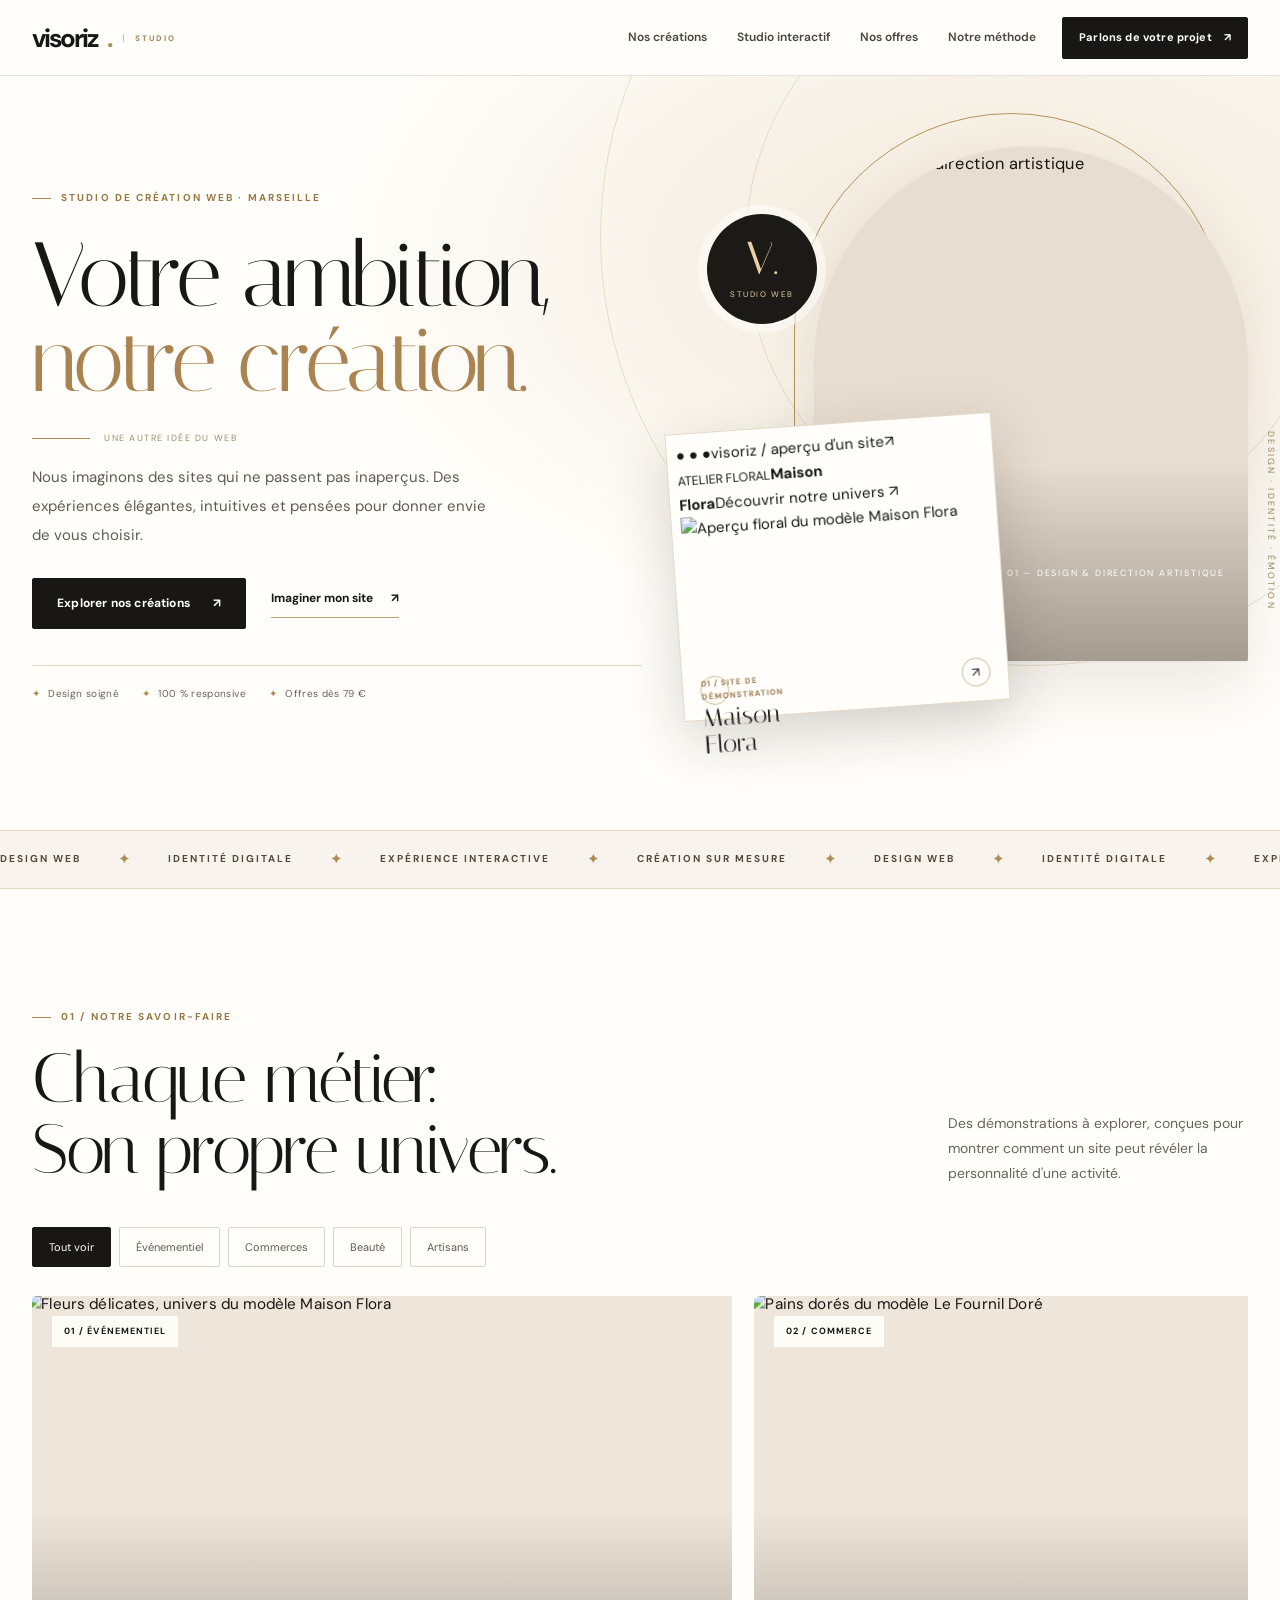
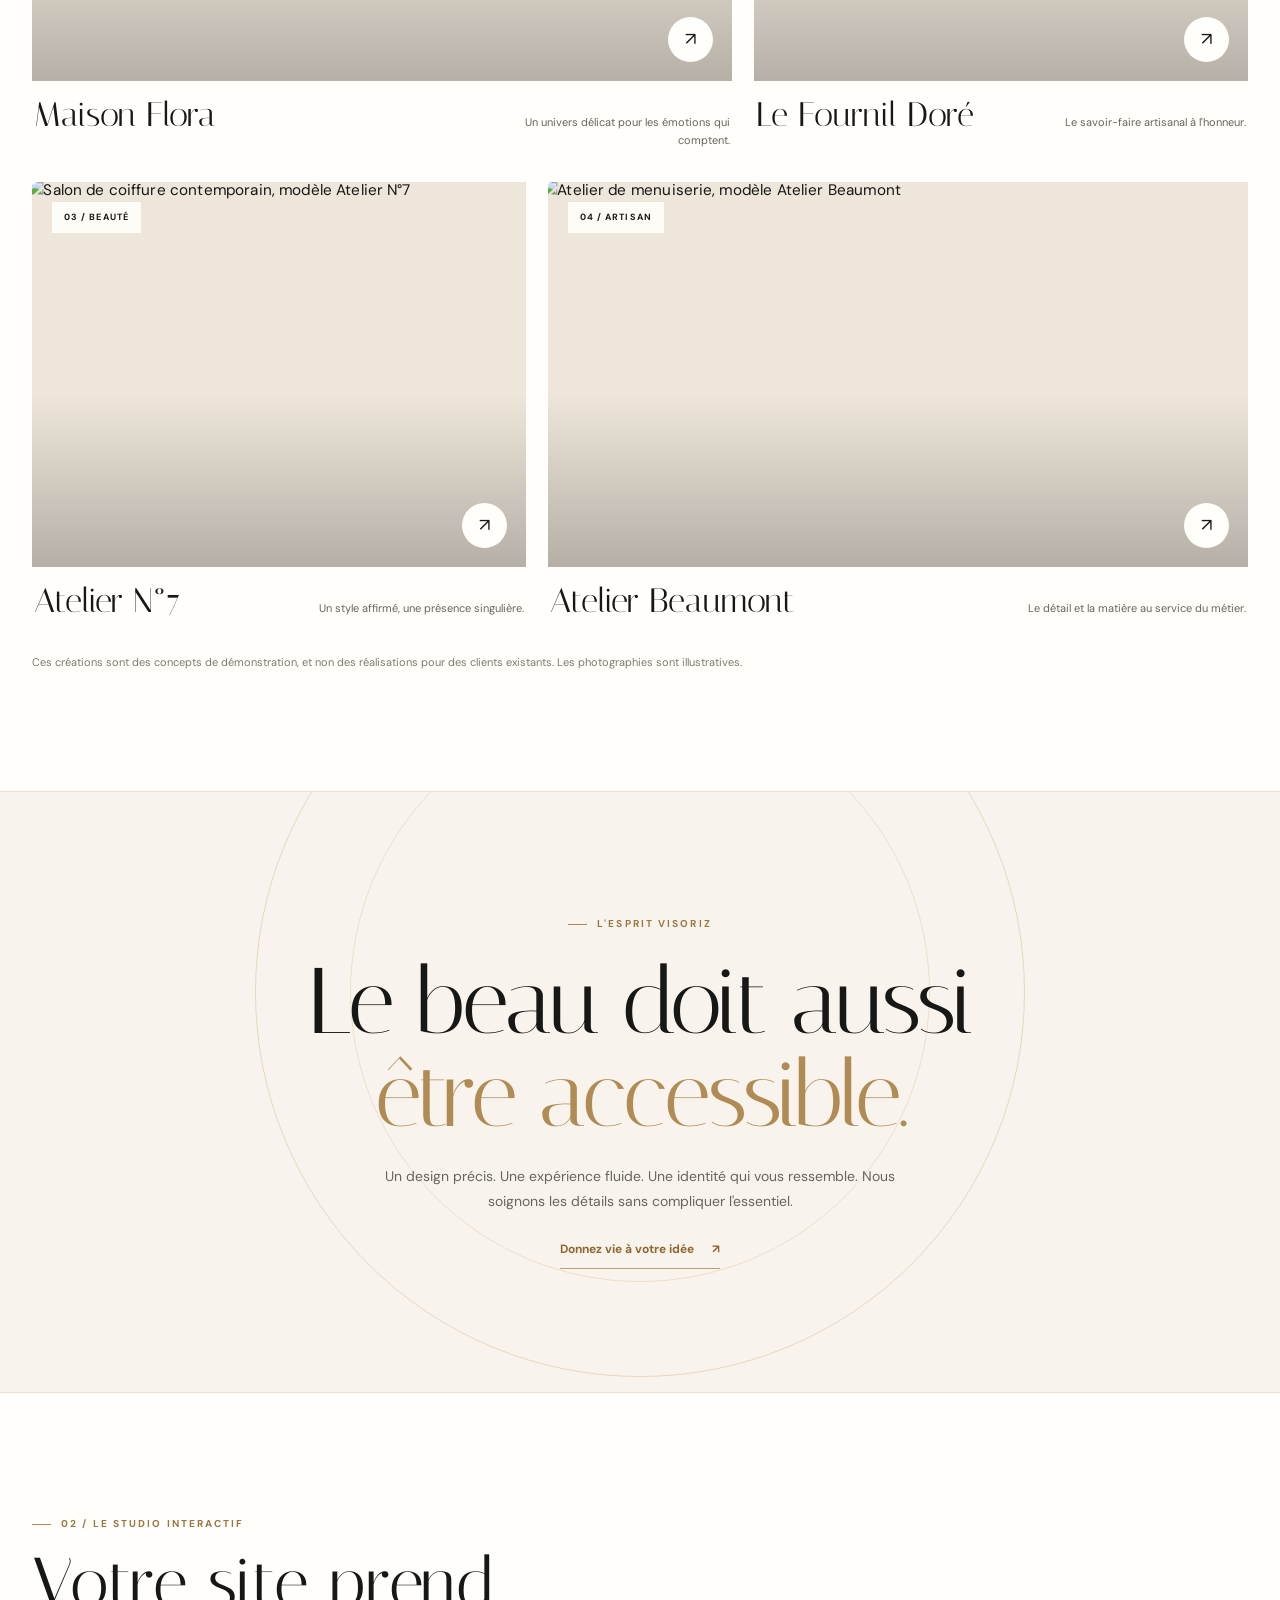
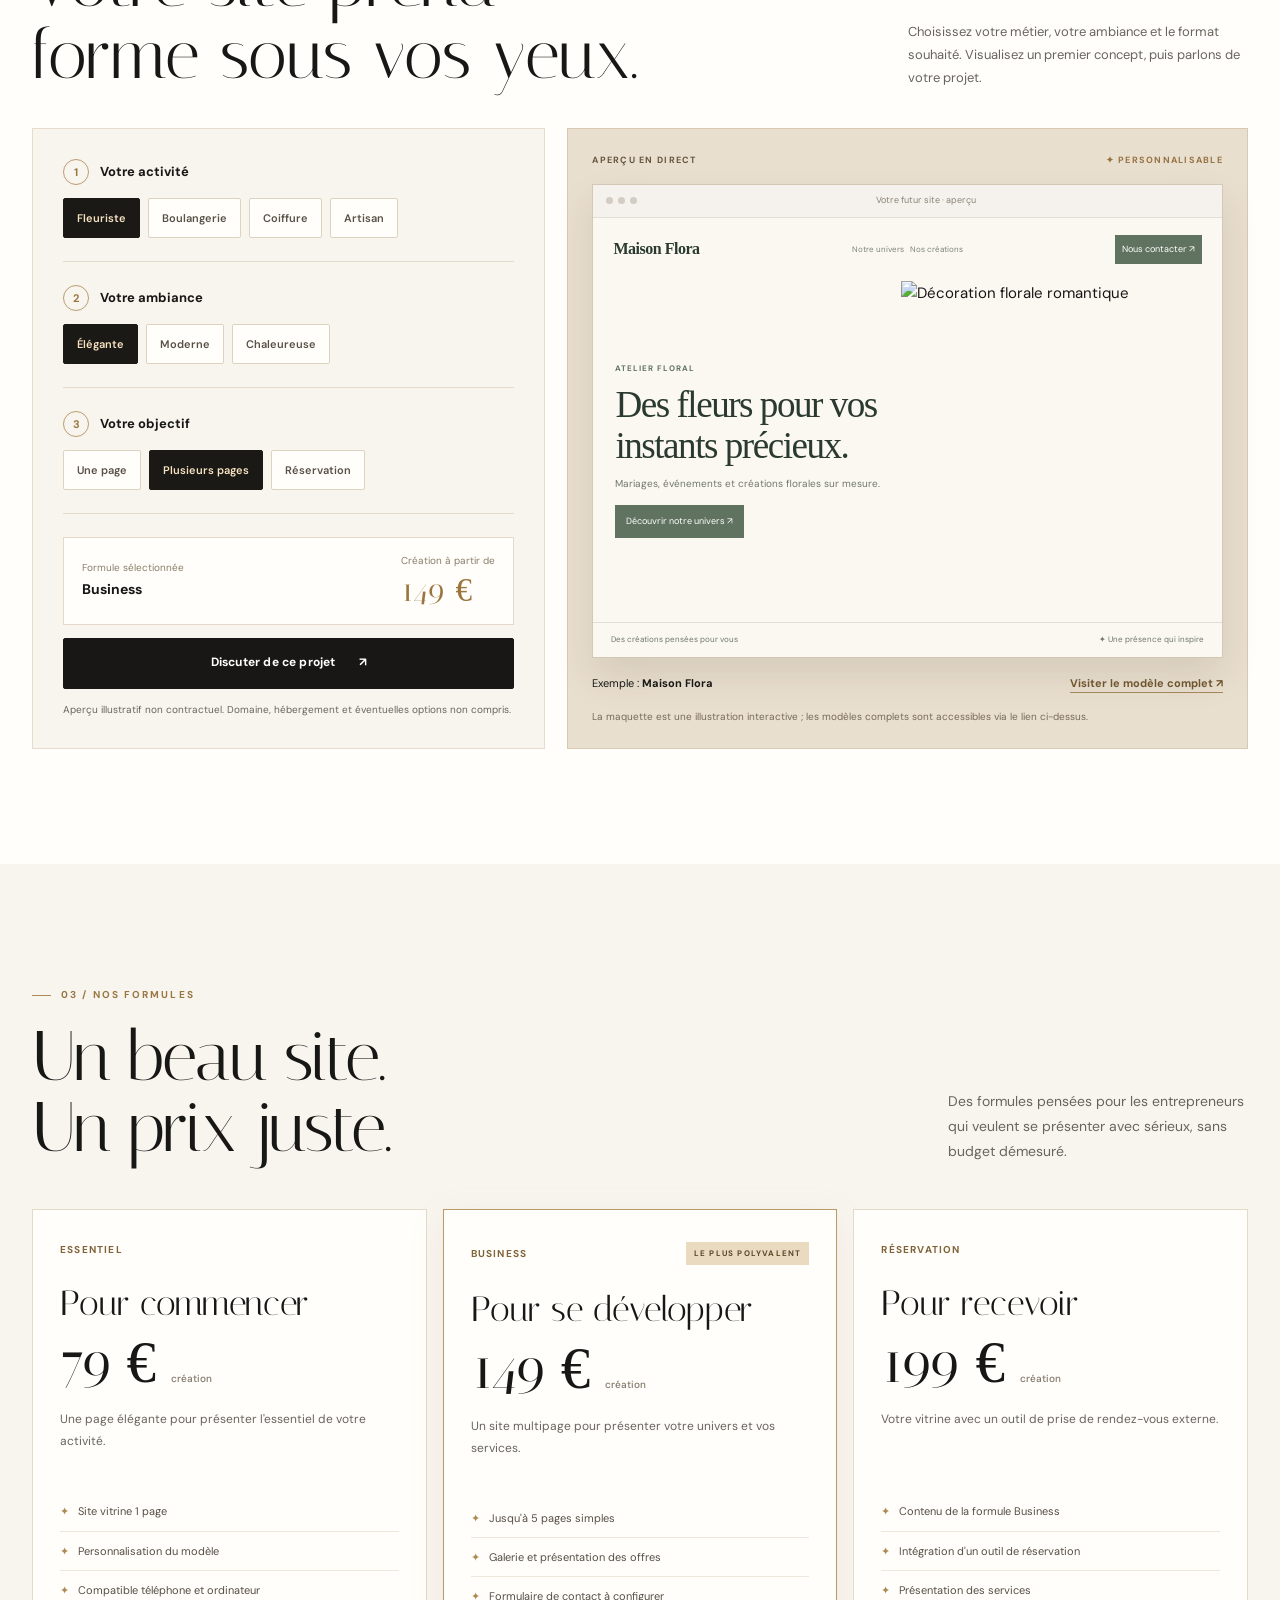
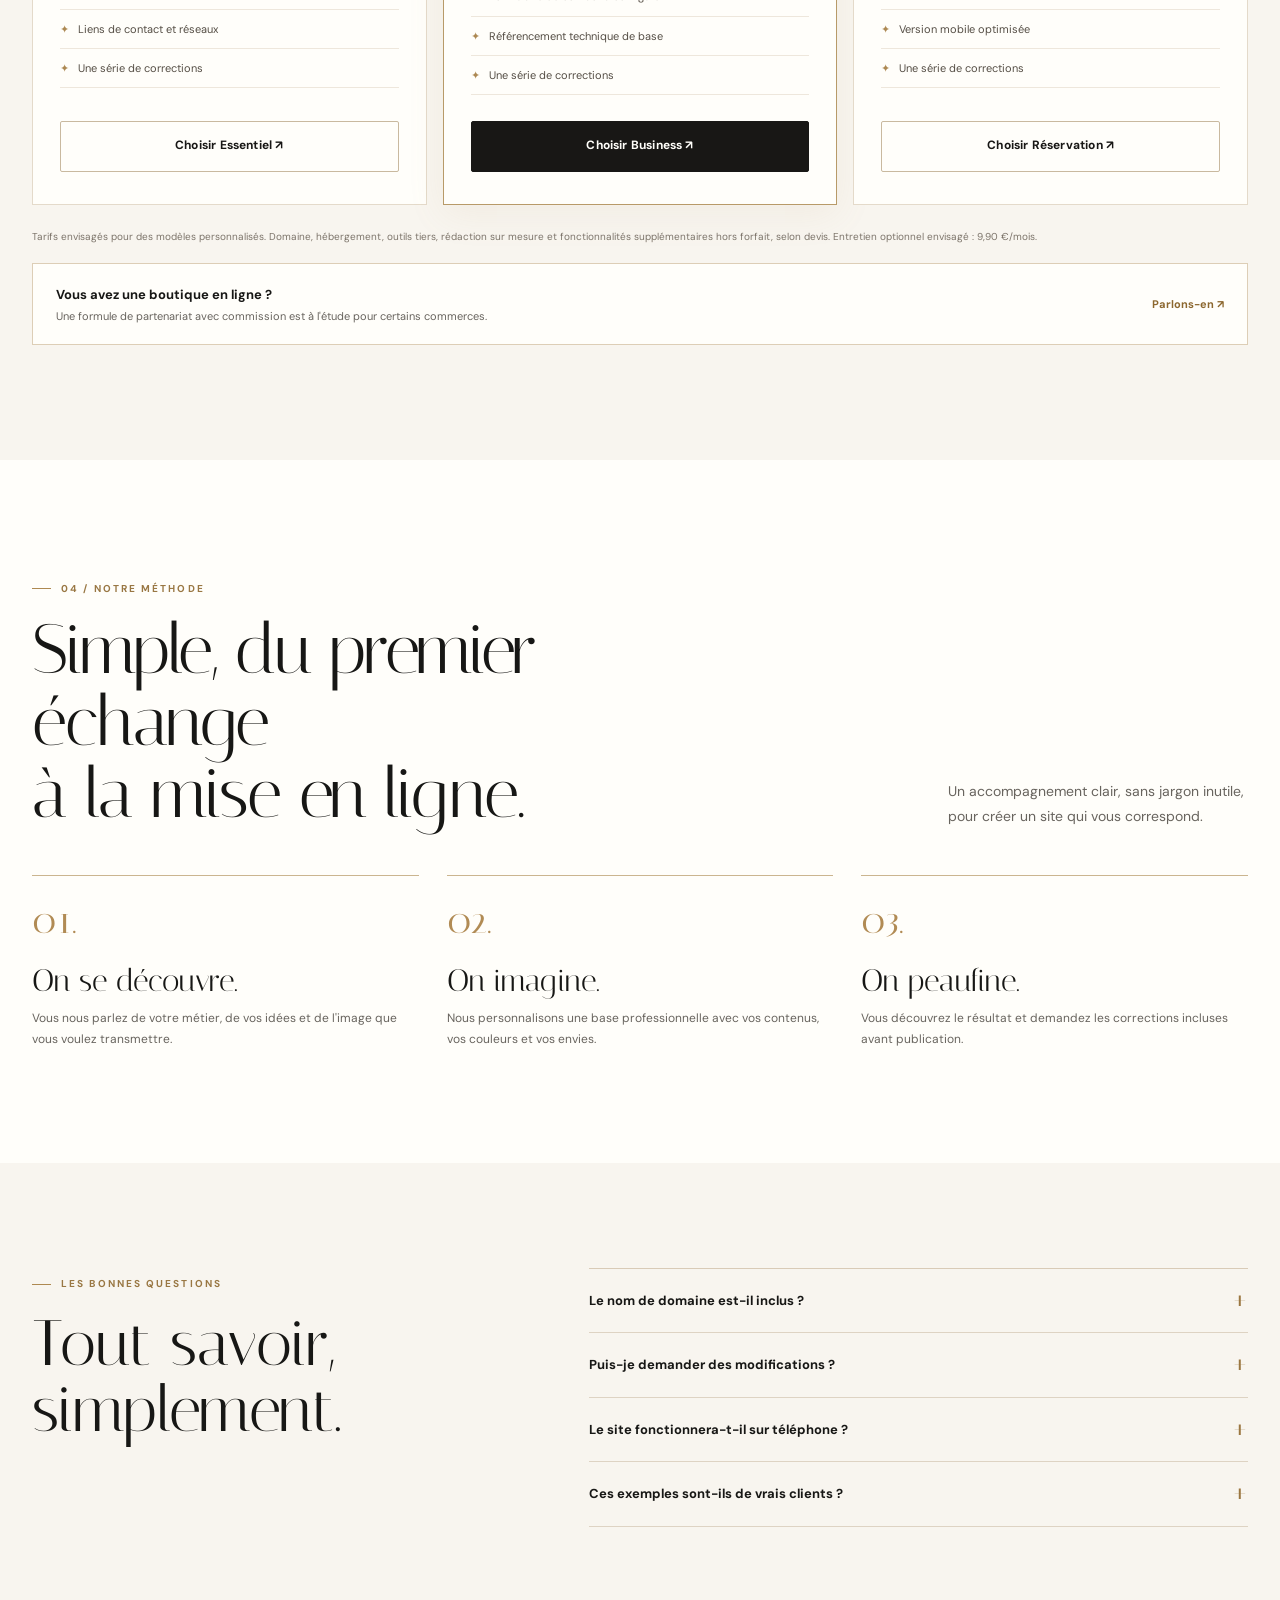
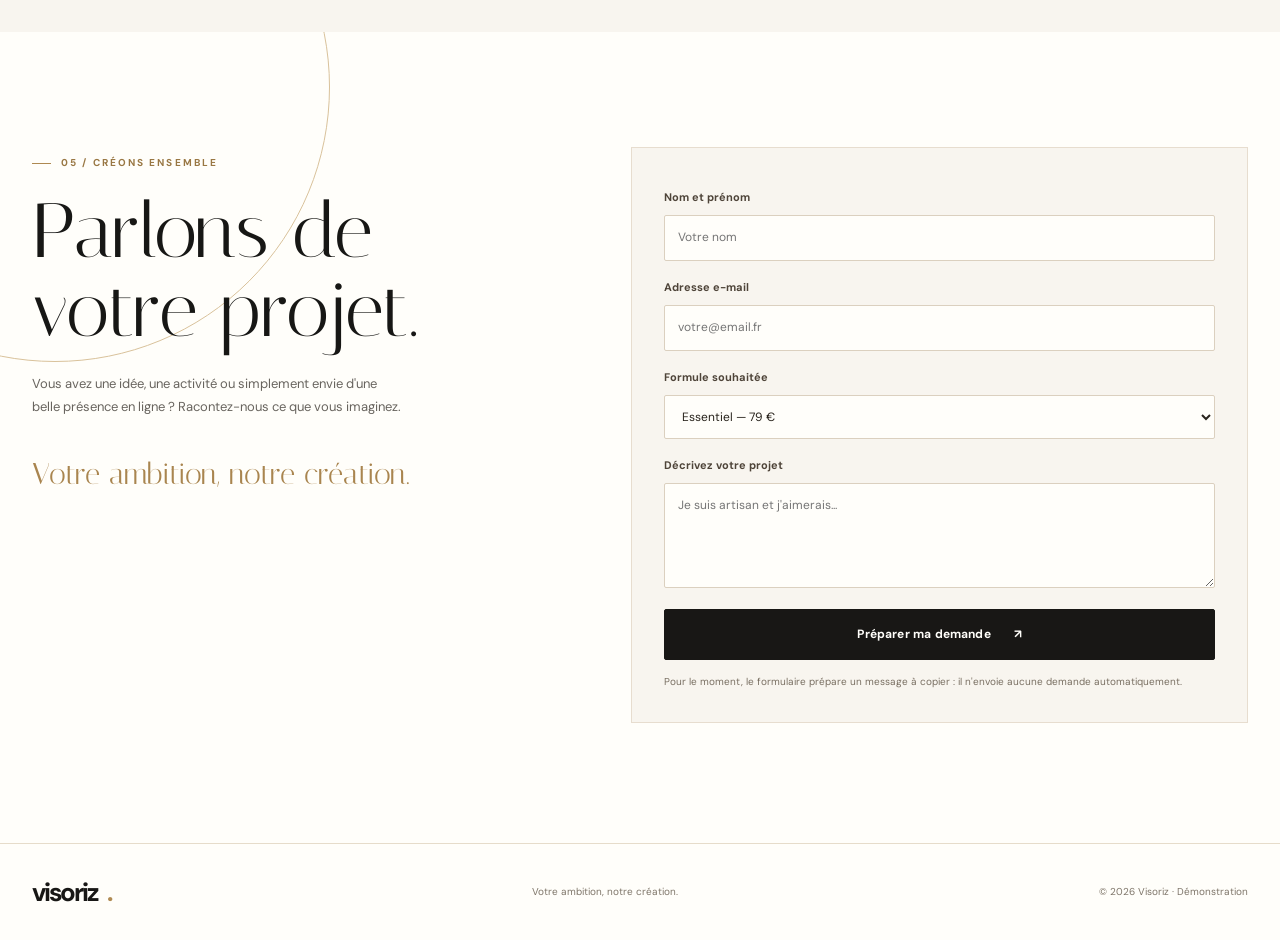
==== index.html @ ea5e7c1d "Visoriz: remplacer visuels incohérents par une maquette de site et une photo architecturale" ====
<!doctype html>
<html lang="fr">
<head>
<meta charset="utf-8">
<meta name="viewport" content="width=device-width,initial-scale=1">
<meta name="theme-color" content="#fffefa">
<meta name="color-scheme" content="light">
<meta name="supported-color-schemes" content="light">
<meta name="description" content="Visoriz, studio de création web. Des sites élégants et accessibles pour les artisans, commerçants et indépendants. Découvrez nos modèles et nos formules dès 79 €.">
<title>Visoriz — Studio de création web | Votre ambition, notre création.</title>
<link rel="preconnect" href="https://fonts.googleapis.com">
<link rel="preconnect" href="https://fonts.gstatic.com" crossorigin>
<link rel="preconnect" href="https://images.unsplash.com">
<link rel="stylesheet" href="assets/editorial.css">
</head>
<body>
<a class="skip" href="#contenu">Aller au contenu</a>
<header class="header">
<nav class="container header-inner" aria-label="Navigation principale">
<a class="brand" href="./" aria-label="Visoriz, accueil">visoriz<span class="brand-dot">.</span><span class="brand-sub">STUDIO</span></a>
<div class="desktop-nav"><a href="#realisations">Nos créations</a><a href="#studio">Studio interactif</a><a href="#tarifs">Nos offres</a><a href="#comment">Notre méthode</a></div>
<a class="btn small" href="#contact">Parlons de votre projet <span aria-hidden="true">↗</span></a>
<button class="burger" id="burger" aria-label="Ouvrir le menu" aria-controls="mobile-nav" aria-expanded="false" type="button">☰</button>
<div class="mobile-nav" id="mobile-nav"><a href="#realisations">Nos créations</a><a href="#studio">Studio interactif</a><a href="#tarifs">Nos offres</a><a href="#comment">Notre méthode</a><a href="#faq">Questions fréquentes</a><a class="btn" href="#contact">Parlons de votre projet ↗</a></div>
</nav>
</header>
<main id="contenu">
<section class="hero" aria-labelledby="hero-title">
<div class="container hero-grid">
<div class="hero-copy">
<span class="eyebrow">STUDIO DE CRÉATION WEB · MARSEILLE</span>
<h1 id="hero-title">Votre ambition,<em>notre création.</em></h1>
<div class="hero-line"><span>UNE AUTRE IDÉE DU WEB</span></div>
<p class="hero-lead">Nous imaginons des sites qui ne passent pas inaperçus. Des expériences élégantes, intuitives et pensées pour donner envie de vous choisir.</p>
<div class="hero-actions"><a class="btn" href="#realisations">Explorer nos créations <span aria-hidden="true">↗</span></a><a class="text-link" href="#studio">Imaginer mon site <span aria-hidden="true">↗</span></a></div>
<div class="hero-facts"><span>Design soigné</span><span>100 % responsive</span><span>Offres dès 79 €</span></div>
</div>
<div class="hero-art" aria-label="Aperçu de nos univers visuels">
<div class="art-outline" aria-hidden="true"></div>
<div class="hero-arch" data-luxe-depth="0.035"><img src="https://images.unsplash.com/photo-1487958449943-2429e8be8625?w=1100&q=88" alt="Architecture contemporaine blanche aux formes épurées, symbole de notre direction artistique" fetchpriority="high"><span class="art-caption">01 — DESIGN & DIRECTION ARTISTIQUE</span></div>
<a class="art-preview" href="demos/fleuriste.html" aria-label="Explorer le site de démonstration Maison Flora">
<div class="art-browser"><span class="art-browser-dots" aria-hidden="true">● ● ●</span><span>visoriz / aperçu d'un site</span><span aria-hidden="true">↗</span></div>
<div class="art-preview-scene"><div class="art-preview-scene-copy"><small>ATELIER FLORAL</small><strong>Maison<br>Flora</strong><span>Découvrir notre univers ↗</span></div><img src="https://images.unsplash.com/photo-1525310072745-f49212b5ac6d?w=700&q=85" alt="Aperçu floral du modèle Maison Flora"></div>
<div class="art-preview-body"><span><small>01 / SITE DE DÉMONSTRATION</small><strong>Maison Flora</strong></span><span aria-hidden="true">↗</span></div>
</a>
<div class="art-stamp" aria-hidden="true"><b>V.</b><small>STUDIO WEB</small></div>
<span class="art-side-label">DESIGN · IDENTITÉ · ÉMOTION</span>
</div>
</div>
</section>
<div class="marquee" aria-label="Design web, identité digitale, expérience interactive et création sur mesure"><div class="marquee-track" aria-hidden="true">
<span>DESIGN WEB</span><i>✦</i><span>IDENTITÉ DIGITALE</span><i>✦</i><span>EXPÉRIENCE INTERACTIVE</span><i>✦</i><span>CRÉATION SUR MESURE</span><i>✦</i>
<span>DESIGN WEB</span><i>✦</i><span>IDENTITÉ DIGITALE</span><i>✦</i><span>EXPÉRIENCE INTERACTIVE</span><i>✦</i><span>CRÉATION SUR MESURE</span><i>✦</i>
</div></div>
<section class="work" id="realisations" aria-labelledby="work-title"><div class="container">
<div class="section-heading"><div><span class="eyebrow">01 / NOTRE SAVOIR-FAIRE</span><h2 id="work-title">Chaque métier.<br>Son propre univers.</h2></div><p>Des démonstrations à explorer, conçues pour montrer comment un site peut révéler la personnalité d'une activité.</p></div>
<div class="filters" role="group" aria-label="Filtrer les modèles">
<button class="filter active" type="button" data-filter="all" aria-pressed="true">Tout voir</button>
<button class="filter" type="button" data-filter="fleuriste" aria-pressed="false">Événementiel</button>
<button class="filter" type="button" data-filter="boulangerie" aria-pressed="false">Commerces</button>
<button class="filter" type="button" data-filter="coiffure" aria-pressed="false">Beauté</button>
<button class="filter" type="button" data-filter="artisan" aria-pressed="false">Artisans</button>
</div>
<div class="projects">
<a class="project" data-category="fleuriste" href="demos/fleuriste.html"><div class="project-image"><img loading="lazy" src="https://images.unsplash.com/photo-1525310072745-f49212b5ac6d?w=1300&q=86" alt="Fleurs délicates, univers du modèle Maison Flora"><span class="project-tag">01 / Événementiel</span><span class="project-arrow" aria-hidden="true">↗</span></div><div class="project-text"><h3>Maison Flora</h3><p>Un univers délicat pour les émotions qui comptent.</p></div></a>
<a class="project" data-category="boulangerie" href="demos/boulangerie.html"><div class="project-image"><img loading="lazy" src="https://images.unsplash.com/photo-1509440159596-0249088772ff?w=1000&q=86" alt="Pains dorés du modèle Le Fournil Doré"><span class="project-tag">02 / Commerce</span><span class="project-arrow" aria-hidden="true">↗</span></div><div class="project-text"><h3>Le Fournil Doré</h3><p>Le savoir-faire artisanal à l'honneur.</p></div></a>
<a class="project" data-category="coiffure" href="demos/coiffure.html"><div class="project-image"><img loading="lazy" src="https://images.unsplash.com/photo-1503951914875-452162b0f3f1?w=1000&q=86" alt="Salon de coiffure contemporain, modèle Atelier N°7"><span class="project-tag">03 / Beauté</span><span class="project-arrow" aria-hidden="true">↗</span></div><div class="project-text"><h3>Atelier N°7</h3><p>Un style affirmé, une présence singulière.</p></div></a>
<a class="project" data-category="artisan" href="demos/artisan.html"><div class="project-image"><img loading="lazy" src="https://images.unsplash.com/photo-1530124566582-a618bc2615dc?w=1300&q=86" alt="Atelier de menuiserie, modèle Atelier Beaumont"><span class="project-tag">04 / Artisan</span><span class="project-arrow" aria-hidden="true">↗</span></div><div class="project-text"><h3>Atelier Beaumont</h3><p>Le détail et la matière au service du métier.</p></div></a>
</div><p class="work-note">Ces créations sont des concepts de démonstration, et non des réalisations pour des clients existants. Les photographies sont illustratives.</p>
</div></section>
<section class="signature" aria-labelledby="signature-title"><div class="container"><span class="eyebrow">L'ESPRIT VISORIZ</span><h2 id="signature-title">Le beau doit aussi<br><em>être accessible.</em></h2><p>Un design précis. Une expérience fluide. Une identité qui vous ressemble. Nous soignons les détails sans compliquer l'essentiel.</p><a href="#studio" class="text-link">Donnez vie à votre idée <span aria-hidden="true">↗</span></a></div></section>
<section class="vx-studio" id="studio" data-vx-studio aria-labelledby="vx-studio-title"><div class="container">
<div class="vx-studio-head"><div><span class="eyebrow">02 / LE STUDIO INTERACTIF</span><h2 id="vx-studio-title">Votre site prend<br>forme sous vos yeux.</h2></div><p>Choisissez votre métier, votre ambiance et le format souhaité. Visualisez un premier concept, puis parlons de votre projet.</p></div>
<div class="vx-studio-grid"><div class="vx-panel">
<div class="vx-group"><div class="vx-group-title"><span>1</span> Votre activité</div><div class="vx-options" role="group" aria-label="Votre activité">
<button class="vx-choice" type="button" data-vx-group="sector" data-vx-option="fleuriste" aria-pressed="true">Fleuriste</button><button class="vx-choice" type="button" data-vx-group="sector" data-vx-option="boulangerie" aria-pressed="false">Boulangerie</button><button class="vx-choice" type="button" data-vx-group="sector" data-vx-option="coiffure" aria-pressed="false">Coiffure</button><button class="vx-choice" type="button" data-vx-group="sector" data-vx-option="artisan" aria-pressed="false">Artisan</button></div></div>
<div class="vx-group"><div class="vx-group-title"><span>2</span> Votre ambiance</div><div class="vx-options" role="group" aria-label="Ambiance du site">
<button class="vx-choice" type="button" data-vx-group="theme" data-vx-option="refined" aria-pressed="true">Élégante</button><button class="vx-choice" type="button" data-vx-group="theme" data-vx-option="bold" aria-pressed="false">Moderne</button><button class="vx-choice" type="button" data-vx-group="theme" data-vx-option="warm" aria-pressed="false">Chaleureuse</button></div></div>
<div class="vx-group"><div class="vx-group-title"><span>3</span> Votre objectif</div><div class="vx-options" role="group" aria-label="Type de site">
<button class="vx-choice" type="button" data-vx-group="goal" data-vx-option="essentiel" aria-pressed="false">Une page</button><button class="vx-choice" type="button" data-vx-group="goal" data-vx-option="business" aria-pressed="true">Plusieurs pages</button><button class="vx-choice" type="button" data-vx-group="goal" data-vx-option="reservation" aria-pressed="false">Réservation</button></div></div>
<div class="vx-estimate" aria-live="polite"><div><small>Formule sélectionnée</small><strong id="vx-offer">Business</strong></div><div><small>Création à partir de</small><strong class="vx-price" id="vx-price">149 €</strong></div></div>
<button class="btn" id="vx-request" type="button">Discuter de ce projet <span aria-hidden="true">↗</span></button>
<p class="vx-panel-note">Aperçu illustratif non contractuel. Domaine, hébergement et éventuelles options non compris.</p>
</div>
<div class="vx-preview-wrap"><div class="vx-preview-top"><span>APERÇU EN DIRECT</span><b>✦ PERSONNALISABLE</b></div>
<div class="vx-browser" aria-label="Maquette interactive de votre futur site"><div class="vx-browser-bar"><i></i><i></i><i></i><span>Votre futur site · aperçu</span></div>
<div class="vx-site" id="vx-site"><div class="vx-site-nav"><strong id="vx-brand">Maison Flora</strong><span>Notre univers &nbsp; Nos créations</span><em>Nous contacter ↗</em></div>
<div class="vx-site-hero"><div class="vx-site-copy"><small id="vx-category">ATELIER FLORAL</small><h3 id="vx-title">Des fleurs pour vos instants précieux.</h3><p id="vx-description">Mariages, événements et créations florales sur mesure.</p><span class="vx-site-cta">Découvrir notre univers ↗</span></div><div class="vx-site-photo"><img id="vx-photo" src="https://images.unsplash.com/photo-1525310072745-f49212b5ac6d?w=1000&q=85" alt="Décoration florale romantique" data-sector="fleuriste" loading="lazy"></div></div>
<div class="vx-site-footer"><span>Des créations pensées pour vous</span><span>✦ Une présence qui inspire</span></div></div></div>
<div class="vx-preview-actions"><span>Exemple : <strong id="vx-preview-sector">Maison Flora</strong></span><a id="vx-demo" href="demos/fleuriste.html">Visiter le modèle complet ↗</a></div><span class="vx-preview-disclaimer">La maquette est une illustration interactive ; les modèles complets sont accessibles via le lien ci-dessus.</span></div>
</div></div></section>
<section id="tarifs" class="pricing" aria-labelledby="tarifs-title"><div class="container">
<div class="section-heading"><div><span class="eyebrow">03 / NOS FORMULES</span><h2 id="tarifs-title">Un beau site.<br>Un prix juste.</h2></div><p>Des formules pensées pour les entrepreneurs qui veulent se présenter avec sérieux, sans budget démesuré.</p></div>
<div class="plans">
<article class="plan"><div class="plan-top"><span>Essentiel</span></div><h3>Pour commencer</h3><div class="price">79 € <small>création</small></div><p>Une page élégante pour présenter l'essentiel de votre activité.</p><ul><li>Site vitrine 1 page</li><li>Personnalisation du modèle</li><li>Compatible téléphone et ordinateur</li><li>Liens de contact et réseaux</li><li>Une série de corrections</li></ul><a class="btn ghost" href="#contact" data-offer="Essentiel — 79 €">Choisir Essentiel ↗</a></article>
<article class="plan popular"><div class="plan-top"><span>Business</span><span class="pill">Le plus polyvalent</span></div><h3>Pour se développer</h3><div class="price">149 € <small>création</small></div><p>Un site multipage pour présenter votre univers et vos services.</p><ul><li>Jusqu'à 5 pages simples</li><li>Galerie et présentation des offres</li><li>Formulaire de contact à configurer</li><li>Référencement technique de base</li><li>Une série de corrections</li></ul><a class="btn" href="#contact" data-offer="Business — 149 €">Choisir Business ↗</a></article>
<article class="plan"><div class="plan-top"><span>Réservation</span></div><h3>Pour recevoir</h3><div class="price">199 € <small>création</small></div><p>Votre vitrine avec un outil de prise de rendez-vous externe.</p><ul><li>Contenu de la formule Business</li><li>Intégration d'un outil de réservation</li><li>Présentation des services</li><li>Version mobile optimisée</li><li>Une série de corrections</li></ul><a class="btn ghost" href="#contact" data-offer="Réservation — 199 €">Choisir Réservation ↗</a></article>
</div>
<p class="disclaimer">Tarifs envisagés pour des modèles personnalisés. Domaine, hébergement, outils tiers, rédaction sur mesure et fonctionnalités supplémentaires hors forfait, selon devis. Entretien optionnel envisagé : 9,90 €/mois.</p>
<div class="partner-mini"><div><strong>Vous avez une boutique en ligne ?</strong><p>Une formule de partenariat avec commission est à l'étude pour certains commerces.</p></div><a href="#contact" data-offer="Boutique partenaire">Parlons-en ↗</a></div>
</div></section>
<section class="process" id="comment" aria-labelledby="process-title"><div class="container">
<div class="section-heading"><div><span class="eyebrow">04 / NOTRE MÉTHODE</span><h2 id="process-title">Simple, du premier échange<br>à la mise en ligne.</h2></div><p>Un accompagnement clair, sans jargon inutile, pour créer un site qui vous correspond.</p></div>
<div class="steps"><article class="step"><span class="step-no">01.</span><h3>On se découvre.</h3><p>Vous nous parlez de votre métier, de vos idées et de l'image que vous voulez transmettre.</p></article><article class="step"><span class="step-no">02.</span><h3>On imagine.</h3><p>Nous personnalisons une base professionnelle avec vos contenus, vos couleurs et vos envies.</p></article><article class="step"><span class="step-no">03.</span><h3>On peaufine.</h3><p>Vous découvrez le résultat et demandez les corrections incluses avant publication.</p></article></div>
</div></section>
<section class="faq-section" id="faq" aria-labelledby="faq-title"><div class="container faq-grid"><div><span class="eyebrow">LES BONNES QUESTIONS</span><h2 id="faq-title">Tout savoir,<br>simplement.</h2></div><div class="faq">
<details><summary>Le nom de domaine est-il inclus ?</summary><p>Non. Le domaine et l'hébergement sont distincts du tarif de création. Nous pouvons vous guider vers une solution adaptée.</p></details>
<details><summary>Puis-je demander des modifications ?</summary><p>Oui, une série de corrections est comprise dans chaque formule. Les changements importants ou nouvelles fonctionnalités nécessitent un devis.</p></details>
<details><summary>Le site fonctionnera-t-il sur téléphone ?</summary><p>Oui. Les modèles sont conçus pour les smartphones, les tablettes et les ordinateurs.</p></details>
<details><summary>Ces exemples sont-ils de vrais clients ?</summary><p>Non. Il s'agit de démonstrations fictives permettant d'explorer notre approche graphique et nos possibilités de personnalisation.</p></details>
</div></div></section>
<section id="contact" class="contact" aria-labelledby="contact-title"><div class="container contact-grid">
<div><span class="eyebrow">05 / CRÉONS ENSEMBLE</span><h2 id="contact-title">Parlons de<br>votre projet.</h2><p>Vous avez une idée, une activité ou simplement envie d'une belle présence en ligne ? Racontez-nous ce que vous imaginez.</p><span class="contact-signature">Votre ambition, notre création.</span></div>
<form class="form" id="contact-form"><label for="name">Nom et prénom</label><input id="name" name="name" placeholder="Votre nom" autocomplete="name" required>
<label for="email">Adresse e-mail</label><input id="email" name="email" type="email" placeholder="votre@email.fr" autocomplete="email" required>
<label for="offer">Formule souhaitée</label><select id="offer" name="offer"><option>Essentiel — 79 €</option><option>Business — 149 €</option><option>Réservation — 199 €</option><option>Boutique partenaire</option><option>Je ne sais pas encore</option></select>
<label for="message">Décrivez votre projet</label><textarea id="message" name="message" rows="4" placeholder="Je suis artisan et j'aimerais..." required></textarea>
<button class="btn" type="submit">Préparer ma demande <span aria-hidden="true">↗</span></button>
<div id="form-feedback" role="status" class="form-feedback">Pour le moment, le formulaire prépare un message à copier : il n'envoie aucune demande automatiquement.</div><button class="copy-btn" id="copy-btn" type="button">Copier mon message</button>
</form></div></section>
</main>
<footer class="footer"><div class="container footer-inner"><a class="brand" href="#contenu">visoriz<span class="brand-dot">.</span></a><span>Votre ambition, notre création.</span><span>© 2026 Visoriz · Démonstration</span></div></footer>
<script src="assets/main.js" defer></script>
<script src="assets/experience.js" defer></script>
<script src="assets/luxe.js" defer></script>
<script src="assets/editorial.js" defer></script>
</body></html>
---- assets/editorial.css ----
@import url('https://fonts.googleapis.com/css2?family=DM+Sans:wght@400;500;600;700&family=Italiana&display=swap');
:root{color-scheme:light;--ink:#171715;--paper:#fffefa;--cream:#f6f2eb;--gold:#ae8951;--line:#e5ded2;--muted:#68645e;--ease:cubic-bezier(.22,1,.36,1)}
*,*:before,*:after{box-sizing:border-box}
html{scroll-behavior:smooth;scroll-padding-top:86px}
body{margin:0;background:var(--paper);color:var(--ink);font:15px/1.65 'DM Sans',Arial,sans-serif;-webkit-font-smoothing:antialiased;overflow-x:hidden}
button,input,select,textarea{font:inherit}button{cursor:pointer}img{display:block;width:100%;max-width:100%}a{color:inherit;text-decoration:none}h1,h2,h3,p{margin:0}p{color:var(--muted);line-height:1.8}
::selection{background:#e7d2a8;color:#15130f}
:focus-visible{outline:2px solid var(--gold)!important;outline-offset:4px}
.container{width:min(1216px,calc(100% - 64px));margin-inline:auto}
.skip{position:fixed;left:-9999px;top:10px;z-index:200;background:#fff;padding:10px}.skip:focus{left:10px}
.eyebrow{font-size:10px;letter-spacing:.21em;text-transform:uppercase;font-weight:700;color:#997743;display:inline-flex;align-items:center;gap:10px}
.eyebrow:before{content:'';display:inline-block;width:19px;height:1px;background:var(--gold)}
.section-heading h2,.section-title{font:400 clamp(3rem,5.5vw,6rem)/1.02 'Italiana',Georgia,serif;letter-spacing:-.027em}
.section-heading{display:flex;align-items:end;justify-content:space-between;gap:35px;margin-bottom:45px}
.section-heading h2{margin-top:17px;max-width:740px}
.section-heading p{max-width:300px;font-size:14px}
.btn{display:inline-flex;align-items:center;justify-content:center;gap:23px;min-height:51px;padding:13px 24px;border:1px solid #181715;background:#181715;color:#fffefa;border-radius:2px;font-size:12px;font-weight:700;letter-spacing:.015em;transition:background .3s,transform .3s,color .3s,border-color .3s}
.btn:hover{background:#b08b53;border-color:#b08b53;color:#171511;transform:translateY(-3px)}
.btn.light,.btn.ghost{background:transparent;color:#181715;border-color:#c9b99f}
.btn.light:hover,.btn.ghost:hover{background:#f2e7d6}
.btn.small{min-height:42px;padding:10px 16px;font-size:11px;gap:12px}
.text-link{display:inline-flex;align-items:center;gap:18px;border-bottom:1px solid #bba071;padding-bottom:8px;font-size:12px;font-weight:700;transition:gap .25s}
.text-link:hover{gap:26px}
/* Header */
.header{position:sticky;top:0;z-index:80;height:76px;background:#fffefaed;backdrop-filter:blur(18px);border-bottom:1px solid #e9e1d5;transition:box-shadow .3s}
.header.is-scrolled{box-shadow:0 12px 30px #21190e0d}
.header-inner{height:100%;display:flex;align-items:center;gap:26px;justify-content:space-between}
.brand{display:flex;align-items:center;gap:10px;font-size:26px;font-weight:700;letter-spacing:-.085em;line-height:1}
.brand .brand-dot{color:#b08b53}
.brand .brand-sub{font-size:8px;letter-spacing:.25em;color:#a18357;font-weight:700;border-left:1px solid #cbbfae;padding-left:11px;margin-left:3px;align-self:center}
.desktop-nav{display:flex;align-items:center;gap:30px;margin-left:auto}
.desktop-nav>a{font-size:12px;color:#49453e;font-weight:600;transition:color .2s}
.desktop-nav>a:hover{color:#ad8548}
.burger{display:none;width:43px;height:43px;align-items:center;justify-content:center;background:#fff;border:1px solid #dfd4c3;border-radius:2px;color:#181715;font-size:22px}
.mobile-nav{display:none}
/* Editorial hero */
.hero{position:relative;overflow:hidden;background:radial-gradient(ellipse at 78% 24%,#f1e8d9 0%,#fffefa 48%,#fffefa 100%);padding:74px 0 95px;isolation:isolate}
.hero:before{content:'';position:absolute;right:-180px;top:-270px;width:860px;height:860px;border:1px solid #cfb78766;border-radius:50%;z-index:-1}
.hero:after{content:'';position:absolute;right:-55px;top:-125px;width:590px;height:590px;border:1px solid #c6a77050;border-radius:50%;z-index:-1}
.hero-grid{display:grid;grid-template-columns:1.04fr .96fr;gap:42px;align-items:center}
.hero-copy{position:relative;z-index:2;padding:25px 0}
.hero h1{font:400 clamp(4.4rem,7.1vw,8.15rem)/.94 'Italiana',Georgia,serif;letter-spacing:-.035em;margin:26px 0 0;white-space:nowrap}
.hero h1 em{display:block;font-style:normal;color:#aa8350}
.hero-line{display:flex;align-items:center;gap:14px;margin:27px 0 17px}
.hero-line:before{content:'';width:58px;height:1px;background:#b08b53}
.hero-line span{font-size:9px;letter-spacing:.17em;color:#9e8b6e}
.hero-lead{max-width:460px;font-size:15px;line-height:1.95;color:#5f5b54}
.hero-actions{display:flex;align-items:center;gap:25px;flex-wrap:wrap;margin-top:28px}
.hero-facts{display:flex;align-items:center;gap:23px;flex-wrap:wrap;margin-top:36px;padding-top:20px;border-top:1px solid #e3d7c6}
.hero-facts span{font-size:10px;letter-spacing:.035em;color:#6c6357}
.hero-facts span:before{content:'✦';color:#af874e;margin-right:8px}
/* Hero art: full-size photographic arch and layered creative work */
.hero-art{height:585px;position:relative;min-width:0}
.hero-arch{position:absolute;top:0;right:0;width:77%;height:88%;overflow:hidden;border-radius:260px 260px 3px 3px;background:#e7ddd0;box-shadow:0 25px 65px #4d39201d}
.hero-arch:after{content:'';position:absolute;inset:0;background:linear-gradient(180deg,transparent 62%,#18120b52)}
.hero-arch img{width:100%;height:100%;object-fit:cover;object-position:48% 50%;transform:scale(1.09);will-change:transform}
.hero-art .art-outline{position:absolute;z-index:-1;right:7%;top:-28px;width:77%;height:88%;border:1px solid #b9935a;border-radius:260px 260px 3px 3px;transform:translate(19px,-9px)}
.hero-art .art-caption{position:absolute;right:23px;bottom:80px;color:#fff;font-size:9px;letter-spacing:.2em;z-index:2}
.art-preview{position:absolute;left:-10px;bottom:24px;width:58%;background:#fffefa;box-shadow:0 20px 55px #271c112e;border:1px solid #e4d9c7;padding:9px;transform:rotate(-4deg);transition:transform .4s var(--ease);z-index:4}
.art-preview:hover{transform:rotate(0deg) translateY(-7px)}
.art-preview img{height:148px;object-fit:cover}
.art-preview-body{display:flex;align-items:center;justify-content:space-between;gap:9px;padding:12px 8px 5px}
.art-preview-body small{display:block;color:#9a794c;font-size:8px;letter-spacing:.13em;font-weight:700}
.art-preview-body strong{font:400 25px/1.1 'Italiana',Georgia,serif}
.art-preview-body>span{display:grid;place-items:center;width:29px;height:29px;border:1px solid #cbb995;border-radius:50%;font-size:13px}
.art-stamp{position:absolute;top:11%;left:4%;width:110px;height:110px;display:flex;flex-direction:column;align-items:center;justify-content:center;background:#1c1a17;color:#e9d1a4;border-radius:50%;z-index:5;box-shadow:0 0 0 9px #fffefa8c}
.art-stamp b{font:400 46px/.9 'Italiana',Georgia,serif}.art-stamp small{font-size:8px;letter-spacing:.2em;margin-top:9px}
.art-side-label{position:absolute;right:-30px;top:48%;writing-mode:vertical-rl;letter-spacing:.25em;font-size:9px;color:#9d865f}
/* Gold line marquee */
.marquee{overflow:hidden;border-block:1px solid #e5d9c4;background:#f8f4ed;padding:16px 0}
.marquee-track{display:flex;width:max-content;gap:37px;align-items:center;animation:marquee 37s linear infinite}
.marquee-track span{white-space:nowrap;font-size:10px;letter-spacing:.2em;font-weight:700;color:#54483a}
.marquee-track i{font-style:normal;color:#b08b53}
@keyframes marquee{to{transform:translateX(-50%)}}
/* Work / portfolio */
.work{padding:112px 0 118px;background:#fffefa}
.filters{display:flex;flex-wrap:wrap;gap:8px;margin:-4px 0 29px}
.filter{border:1px solid #ded4c5;background:#fffefa;padding:10px 16px;font-size:11px;color:#625b51;border-radius:2px;transition:all .25s}
.filter:hover,.filter.active{background:#181715;border-color:#181715;color:#fff}
.projects{display:grid;grid-template-columns:repeat(12,1fr);gap:28px 22px}
.project{display:block;grid-column:span 6;min-width:0;position:relative}
.project:nth-child(4n+1){grid-column:span 7}
.project:nth-child(4n+2){grid-column:span 5}
.project:nth-child(4n+3){grid-column:span 5}
.project:nth-child(4n+4){grid-column:span 7}
.project[data-filtered=true]{display:none}
.project-image{position:relative;height:385px;overflow:hidden;background:#eee6da}
.project-image img{height:100%;object-fit:cover;transition:transform .85s var(--ease);transform:scale(1.02)}
.project:hover .project-image img{transform:scale(1.095)}
.project-image:after{content:'';position:absolute;inset:0;background:linear-gradient(0deg,#0a08083f,transparent 45%);pointer-events:none}
.project-tag{position:absolute;top:20px;left:20px;background:#fffefaee;padding:8px 12px;font-size:9px;letter-spacing:.12em;font-weight:700;text-transform:uppercase;z-index:1}
.project-arrow{position:absolute;right:19px;bottom:19px;width:45px;height:45px;display:grid;place-items:center;background:#fffefa;border-radius:50%;font-size:18px;z-index:2;transition:background .25s,transform .25s}
.project:hover .project-arrow{background:#d9bb87;transform:rotate(45deg)}
.project-text{display:flex;justify-content:space-between;gap:14px;align-items:baseline;padding:16px 2px 5px}
.project-text h3{font:400 34px/1.05 'Italiana',Georgia,serif}
.project-text p{font-size:11px;max-width:250px;line-height:1.6;text-align:right}
.work-note{margin-top:29px;color:#81786c;font-size:11px}
/* Signature */
.signature{background:#f8f4ed;position:relative;overflow:hidden;text-align:center;padding:116px 0 123px;border-block:1px solid #ebe1d3}
.signature:before{content:'';position:absolute;top:-185px;left:50%;transform:translateX(-50%);width:770px;height:770px;border:1px solid #d3b98b7c;border-radius:50%;pointer-events:none}
.signature:after{content:'';position:absolute;top:-90px;left:50%;transform:translateX(-50%);width:580px;height:580px;border:1px solid #e0cda987;border-radius:50%;pointer-events:none}
.signature .container{position:relative;z-index:1}
.signature h2{font:400 clamp(3.9rem,7.3vw,8.5rem)/1 'Italiana',Georgia,serif;letter-spacing:-.03em;margin:22px 0}
.signature h2 em{font-style:normal;color:#b08b53}
.signature p{max-width:560px;margin:0 auto 22px;font-size:14px}
.signature .text-link{color:#8e682f}
/* Configurator */
.vx-studio{background:#fffefa;padding:115px 0}
.vx-studio-head{display:flex;align-items:end;justify-content:space-between;gap:35px;margin-bottom:38px}
.vx-studio-head h2{font:400 clamp(3rem,5.4vw,5.8rem)/1.03 'Italiana',Georgia,serif;margin-top:15px}
.vx-studio-head p{max-width:340px;font-size:13px}
.vx-studio-grid{display:grid;grid-template-columns:minmax(0,.86fr) minmax(0,1.14fr);gap:22px;align-items:stretch}
.vx-panel{background:#f8f5ef;border:1px solid #e6dccd;padding:30px}
.vx-group{border-bottom:1px solid #e4dacc;padding-bottom:23px;margin-bottom:23px}
.vx-group-title{display:flex;align-items:center;gap:11px;font-size:13px;font-weight:700;margin-bottom:13px}
.vx-group-title span{width:26px;height:26px;border:1px solid #b99d70;border-radius:50%;display:grid;place-items:center;color:#9b763f;font-size:11px}
.vx-options{display:flex;flex-wrap:wrap;gap:8px}
.vx-choice{border:1px solid #ded2c0;background:#fffefa;padding:10px 13px;border-radius:2px;font-size:11px;font-weight:600;color:#595147;transition:background .25s,border-color .25s,color .25s}
.vx-choice:hover{border-color:#aa8957}
.vx-choice[aria-pressed=true]{background:#1b1916;color:#f8e3c0;border-color:#1b1916}
.vx-estimate{display:flex;align-items:center;justify-content:space-between;gap:15px;background:#fffefa;border:1px solid #e5dac9;padding:15px 18px}
.vx-estimate small{display:block;color:#8b7d69;font-size:10px}
.vx-estimate strong{font-size:14px}
.vx-estimate .vx-price{font:400 33px 'Italiana',Georgia,serif;color:#9c753e;white-space:nowrap}
.vx-panel>.btn{width:100%;margin-top:13px}
.vx-panel-note{font-size:10px;margin-top:12px;line-height:1.7}
.vx-preview-wrap{background:#e9dfcf;padding:24px;display:flex;flex-direction:column;gap:16px;border:1px solid #d9c9b0}
.vx-preview-top{display:flex;align-items:center;justify-content:space-between;gap:15px;color:#655640;font-size:9px;letter-spacing:.14em;font-weight:700}
.vx-preview-top b{color:#967243}
.vx-browser{background:#fff;border:1px solid #d5c7b5;box-shadow:0 18px 36px #3d2a121c;flex:1;min-height:360px;overflow:hidden;display:flex;flex-direction:column}
.vx-browser-bar{height:33px;display:flex;align-items:center;gap:5px;padding:0 13px;background:#f5f2ed;border-bottom:1px solid #e5ded4}
.vx-browser-bar i{height:7px;width:7px;background:#d2ccc4;border-radius:50%}
.vx-browser-bar span{margin:auto;color:#8b8278;font-size:9px}
.vx-site{--vx-theme:#607361;--vx-txt:#2a3a30;--vx-surface:#fbf8f2;--vx-serif:Georgia,serif;flex:1;background:var(--vx-surface);display:flex;flex-direction:column;transition:background .25s}
.vx-site.theme-bold{--vx-theme:#22252a;--vx-txt:#202328;--vx-surface:#f1f1f2;--vx-serif:'DM Sans',sans-serif}
.vx-site.theme-warm{--vx-theme:#a3634e;--vx-txt:#5a3d33;--vx-surface:#fbf1e7;--vx-serif:Georgia,serif}
.vx-site-nav{display:flex;align-items:center;justify-content:space-between;padding:17px 20px;gap:8px}
.vx-site-nav strong{font:700 16px var(--vx-serif);letter-spacing:-.03em;color:var(--vx-txt)}
.vx-site-nav span{font-size:8px;color:#7e847c}
.vx-site-nav em{font-size:9px;font-style:normal;background:var(--vx-theme);color:#fff;padding:7px}
.vx-site-hero{display:grid;grid-template-columns:.98fr 1.02fr;flex:1;min-height:260px}
.vx-site-copy{padding:24px 8px 27px 22px;display:flex;flex-direction:column;align-items:flex-start;justify-content:center}
.vx-site-copy small{font-size:8px;color:var(--vx-theme);letter-spacing:.12em;font-weight:700}
.vx-site-copy h3{font:400 clamp(1.5rem,2.9vw,2.6rem)/1.09 var(--vx-serif);color:var(--vx-txt);letter-spacing:-.04em;margin:10px 0}
.vx-site-copy p{font-size:10px;line-height:1.6;color:#70776d;margin-bottom:13px}
.vx-site-cta{font-size:9px;background:var(--vx-theme);color:#fff;padding:9px 11px}
.vx-site-photo{min-width:0;overflow:hidden}.vx-site-photo img{height:100%;object-fit:cover;transition:opacity .25s,transform .5s}
.vx-site-photo img.vx-fade{opacity:.5;transform:scale(1.04)}
.vx-site-footer{border-top:1px solid #e3ded5;padding:10px 18px;display:flex;justify-content:space-between;gap:10px;font-size:8px;color:#6f756e}
.vx-preview-actions{display:flex;align-items:center;justify-content:space-between;gap:14px;font-size:11px}
.vx-preview-actions a{color:#70552f;font-weight:700;border-bottom:1px solid #a3875b}
.vx-preview-disclaimer{font-size:10px;color:#766a5a;line-height:1.5}
/* Offers */
.pricing{background:#f8f5ef;padding:115px 0}
.plans{display:grid;grid-template-columns:repeat(3,1fr);gap:16px}
.plan{position:relative;background:#fffefa;border:1px solid #e4daca;padding:32px 27px;display:flex;flex-direction:column;transition:transform .3s,box-shadow .3s}
.plan:hover{transform:translateY(-7px);box-shadow:0 17px 40px #3c2c1615}
.plan.popular{border-color:#b89a68;box-shadow:0 9px 35px #b49b7419}
.plan-top{display:flex;justify-content:space-between;align-items:center;gap:10px;font-size:10px;font-weight:700;letter-spacing:.12em;text-transform:uppercase;color:#80633a}
.pill{background:#e9dac0;padding:5px 8px;font-size:8px;color:#5c4627}
.plan h3{font:400 35px 'Italiana',Georgia,serif;margin:24px 0 10px}
.price{font:400 59px/.98 'Italiana',Georgia,serif;letter-spacing:-.025em;margin-bottom:18px}
.price small{font:500 10px 'DM Sans',sans-serif;color:#817567;letter-spacing:0}
.plan p{font-size:12px;min-height:65px}
.plan ul{list-style:none;margin:18px 0 26px;padding:0;flex:1}
.plan li{font-size:11px;padding:10px 0;border-bottom:1px solid #eee7dc;color:#554e45}
.plan li:before{content:'✦';color:#ad8953;margin-right:9px}
.plan .btn{width:100%}
.disclaimer{font-size:10px;margin-top:23px;color:#7c746a;line-height:1.7}
.partner-mini{margin-top:18px;border:1px solid #ddceb6;padding:18px 23px;display:flex;align-items:center;justify-content:space-between;gap:20px;background:#fffefa}
.partner-mini strong{font-size:13px}.partner-mini p{font-size:11px}.partner-mini a{font-size:11px;color:#8c672e;font-weight:700;white-space:nowrap}
/* Process */
.process{padding:112px 0;background:#fffefa}
.steps{display:grid;grid-template-columns:repeat(3,1fr);gap:28px}
.step{border-top:1px solid #cbb58f;padding-top:22px}
.step-no{font:400 38px 'Italiana',Georgia,serif;color:#b18b54}
.step h3{font:400 31px/1.1 'Italiana',Georgia,serif;margin:21px 0 10px}
.step p{font-size:12px}
/* FAQ */
.faq-section{background:#f8f5ef;padding:105px 0}
.faq-grid{display:grid;grid-template-columns:.85fr 1.15fr;gap:70px}
.faq-grid h2{font:400 clamp(3rem,5vw,5.5rem)/1.03 'Italiana',Georgia,serif;margin-top:18px}
.faq{border-top:1px solid #d9cbb7}
.faq details{border-bottom:1px solid #ded3c3}
.faq summary{cursor:pointer;padding:21px 26px 21px 0;font-size:13px;font-weight:700;position:relative;list-style:none}
.faq summary::-webkit-details-marker{display:none}
.faq summary:after{content:'+';position:absolute;right:0;top:15px;font:400 25px 'Italiana',serif;color:#9b7741}
.faq details[open] summary:after{content:'−'}
.faq details p{font-size:12px;padding:0 20px 20px 0}
/* Contact */
.contact{position:relative;background:#fffefa;padding:115px 0 120px;overflow:hidden}
.contact:before{content:'';position:absolute;left:-220px;top:-220px;width:550px;height:550px;border:1px solid #d9c29b;border-radius:50%;pointer-events:none}
.contact-grid{position:relative;display:grid;grid-template-columns:.9fr 1.1fr;gap:95px;align-items:start}
.contact h2{font:400 clamp(3.5rem,6vw,6.4rem)/1.03 'Italiana',Georgia,serif;margin:21px 0}
.contact p{font-size:13px;max-width:370px}
.contact-signature{display:block;font:400 30px 'Italiana',Georgia,serif;color:#a9854f;margin-top:38px}
.form{background:#f8f5ef;border:1px solid #e7ddcf;padding:32px;display:flex;flex-direction:column;gap:9px}
.form label{font-size:11px;font-weight:700;color:#4e4439;margin-top:8px}
.form input,.form select,.form textarea{background:#fffefa;border:1px solid #dbd0bf;border-radius:2px;padding:12px 13px;color:#29241d;outline:none;font-size:12px;width:100%}
.form input:focus,.form select:focus,.form textarea:focus{border-color:#a9864f;box-shadow:0 0 0 2px #c6a46d26}
.form .btn{margin-top:12px}
.form-feedback{font-size:10px;color:#786e61;line-height:1.6;margin-top:5px}
.copy-btn{display:none;border:1px solid #b99c71;background:transparent;color:#6c4d25;padding:11px;font-size:11px}
.copy-btn.visible{display:block}
.footer{border-top:1px solid #e6dcca;background:#fffefa}
.footer-inner{min-height:96px;display:flex;align-items:center;justify-content:space-between;gap:15px;color:#7e7569;font-size:10px}
.footer .brand{color:#181715}
.footer .brand-sub{display:none}
/* Motion and responsive */
.vx-reveal{opacity:0;transform:translateY(26px);transition:opacity .8s var(--ease),transform .8s var(--ease)}
.vx-reveal.is-visible{opacity:1;transform:none}
.vx-progress{position:fixed;top:0;left:0;width:0;height:2px;background:#b58b50;z-index:120;pointer-events:none}
[data-luxe-depth]{will-change:transform}
@media(max-width:1100px){
 .desktop-nav{gap:18px}.hero h1{font-size:clamp(3.9rem,6.9vw,6.5rem)}
 .hero-art{height:500px}.art-preview img{height:120px}
 .project-image{height:315px}.contact-grid{gap:50px}
}
@media(max-width:900px){
 .desktop-nav,.header .btn.small{display:none}
 .burger{display:flex}
 .mobile-nav{display:none;position:absolute;top:75px;left:0;right:0;padding:18px 32px 25px;background:#fffefa;box-shadow:0 17px 25px #2b20101c;border-bottom:1px solid #e4d9c7}
 .mobile-nav.open{display:flex;flex-direction:column;gap:0}
 .mobile-nav a{font-size:13px;padding:12px 0;border-bottom:1px solid #eee7de}
 .mobile-nav .btn{margin-top:13px;color:#fff;justify-content:center}
 .hero-grid{grid-template-columns:1fr 1fr;gap:20px}
 .hero h1{font-size:clamp(3.8rem,7.2vw,5.6rem)}
 .hero-art{height:430px}.art-stamp{width:80px;height:80px}.art-stamp b{font-size:32px}.art-stamp small{font-size:6px}
 .art-preview{width:65%}.art-preview img{height:100px}
 .vx-studio-grid{grid-template-columns:1fr}
 .vx-preview-wrap{order:-1}
 .plans{gap:10px}.plan{padding:24px 18px}
}
@media(max-width:700px){
 html{scroll-padding-top:67px}
 .container{width:calc(100% - 40px)}
 .header{height:65px}.mobile-nav{top:64px}
 .brand{font-size:24px}.brand .brand-sub{font-size:7px}
 .hero{padding:32px 0 50px}
 .hero-grid{display:flex;flex-direction:column;gap:20px}
 .hero-copy{padding:0;width:100%}
 .hero .eyebrow{font-size:9px;letter-spacing:.14em}
 .hero h1{font-size:clamp(3.3rem,11.5vw,5.25rem);line-height:.97;margin:17px 0 0;white-space:normal}
 .hero-line{margin:17px 0 13px}
 .hero-lead{font-size:12px;line-height:1.7;max-width:500px}
 .hero-actions{margin-top:19px;gap:16px}
 .hero-actions .btn{min-height:44px;padding:10px 16px;font-size:11px}
 .hero-actions .text-link{font-size:11px}
 .hero-facts{display:none}
 .hero-art{width:100%;height:300px;margin-top:4px}
 .hero-arch{width:76%;height:93%;right:4%;border-radius:180px 180px 2px 2px}
 .hero-art .art-outline{right:4%;height:93%;width:76%;border-radius:180px 180px 2px 2px}
 .art-preview{width:47%;left:1%;bottom:0;padding:6px}
 .art-preview img{height:95px}
 .art-preview-body{padding:7px 4px 2px}
 .art-preview-body small{font-size:6px}
 .art-preview-body strong{font-size:20px}
 .art-preview-body>span{width:23px;height:23px;font-size:12px}
 .art-stamp{left:0;top:6%;width:63px;height:63px;box-shadow:0 0 0 6px #fffefa99}
 .art-stamp b{font-size:26px}.art-stamp small{font-size:5px;margin-top:4px}
 .art-side-label,.hero-art .art-caption{display:none}
 .marquee{padding:11px 0}.marquee-track{gap:24px}.marquee-track span{font-size:9px}
 .work,.vx-studio,.pricing,.process,.faq-section,.contact{padding:73px 0}
 .section-heading{display:block;margin-bottom:27px}
 .section-heading h2{font-size:clamp(3rem,10.5vw,4.6rem)}
 .section-heading p{font-size:12px;margin-top:15px}
 .filters{gap:6px;margin-bottom:20px}
 .filter{padding:9px 11px;font-size:10px}
 .projects{grid-template-columns:1fr;gap:30px}
 .project,.project:nth-child(n){grid-column:1}
 .project-image{height:275px}
 .project-text h3{font-size:30px}
 .project-text p{font-size:10px}
 .signature{padding:87px 0}
 .signature h2{font-size:clamp(3.7rem,12vw,5.5rem)}
 .signature p{font-size:12px}
 .signature:before{width:500px;height:500px;top:-100px}
 .signature:after{width:350px;height:350px;top:-30px}
 .vx-studio-head{display:block;margin-bottom:25px}
 .vx-studio-head h2{font-size:clamp(3rem,10vw,4.5rem)}
 .vx-studio-head p{font-size:12px;margin-top:13px}
 .vx-panel{padding:20px}
 .vx-preview-wrap{padding:13px}
 .vx-browser{min-height:300px}
 .vx-site-nav{padding:11px}
 .vx-site-nav span{display:none}
 .vx-site-hero{min-height:220px}
 .vx-site-copy{padding:14px 8px 16px 13px}
 .vx-site-copy h3{font-size:clamp(1.4rem,5.8vw,2.3rem)}
 .vx-site-copy p{font-size:9px}
 .vx-preview-actions{font-size:10px}
 .plans{grid-template-columns:1fr;gap:15px}
 .plan{padding:27px 24px}
 .plan p{min-height:0}
 .partner-mini{display:block}
 .partner-mini a{display:inline-block;margin-top:10px}
 .steps{grid-template-columns:1fr;gap:28px}
 .faq-grid{grid-template-columns:1fr;gap:26px}
 .faq-grid h2{font-size:clamp(3.1rem,11vw,4.8rem)}
 .contact-grid{grid-template-columns:1fr;gap:27px}
 .contact h2{font-size:clamp(3.3rem,11vw,5rem)}
 .contact-signature{margin-top:20px}
 .form{padding:21px}
 .footer-inner{min-height:120px;flex-wrap:wrap;justify-content:flex-start;gap:10px 20px}
 .footer-inner span:last-child{width:100%}
}
@media(max-width:370px){
 .hero h1{font-size:clamp(2.9rem,11.2vw,3.45rem)}
 .hero-art{height:255px}
 .art-preview img{height:75px}
 .hero-actions{gap:11px}
 .hero-actions .btn{padding:10px 11px}
}
@media(prefers-reduced-motion:reduce){
 html{scroll-behavior:auto}
 .marquee-track{animation:none}
 .vx-reveal{opacity:1;transform:none;transition:none}
 *,*:before,*:after{animation-duration:.01ms!important;transition-duration:.01ms!important}
}

/* Motion polish: restrained parallax, gold active indicator */
.hero-arch[data-luxe-depth]{transform:translate3d(0,calc(var(--luxe-depth,0px) + var(--hero-shift,0px)),0)}
.desktop-nav>a[aria-current]{color:#98713d}
.desktop-nav>a[aria-current]:after{content:'';display:block;width:100%;height:1px;background:#b28d57;margin-top:5px}
@media(prefers-reduced-motion:reduce){.hero-arch[data-luxe-depth]{transform:none!important}}
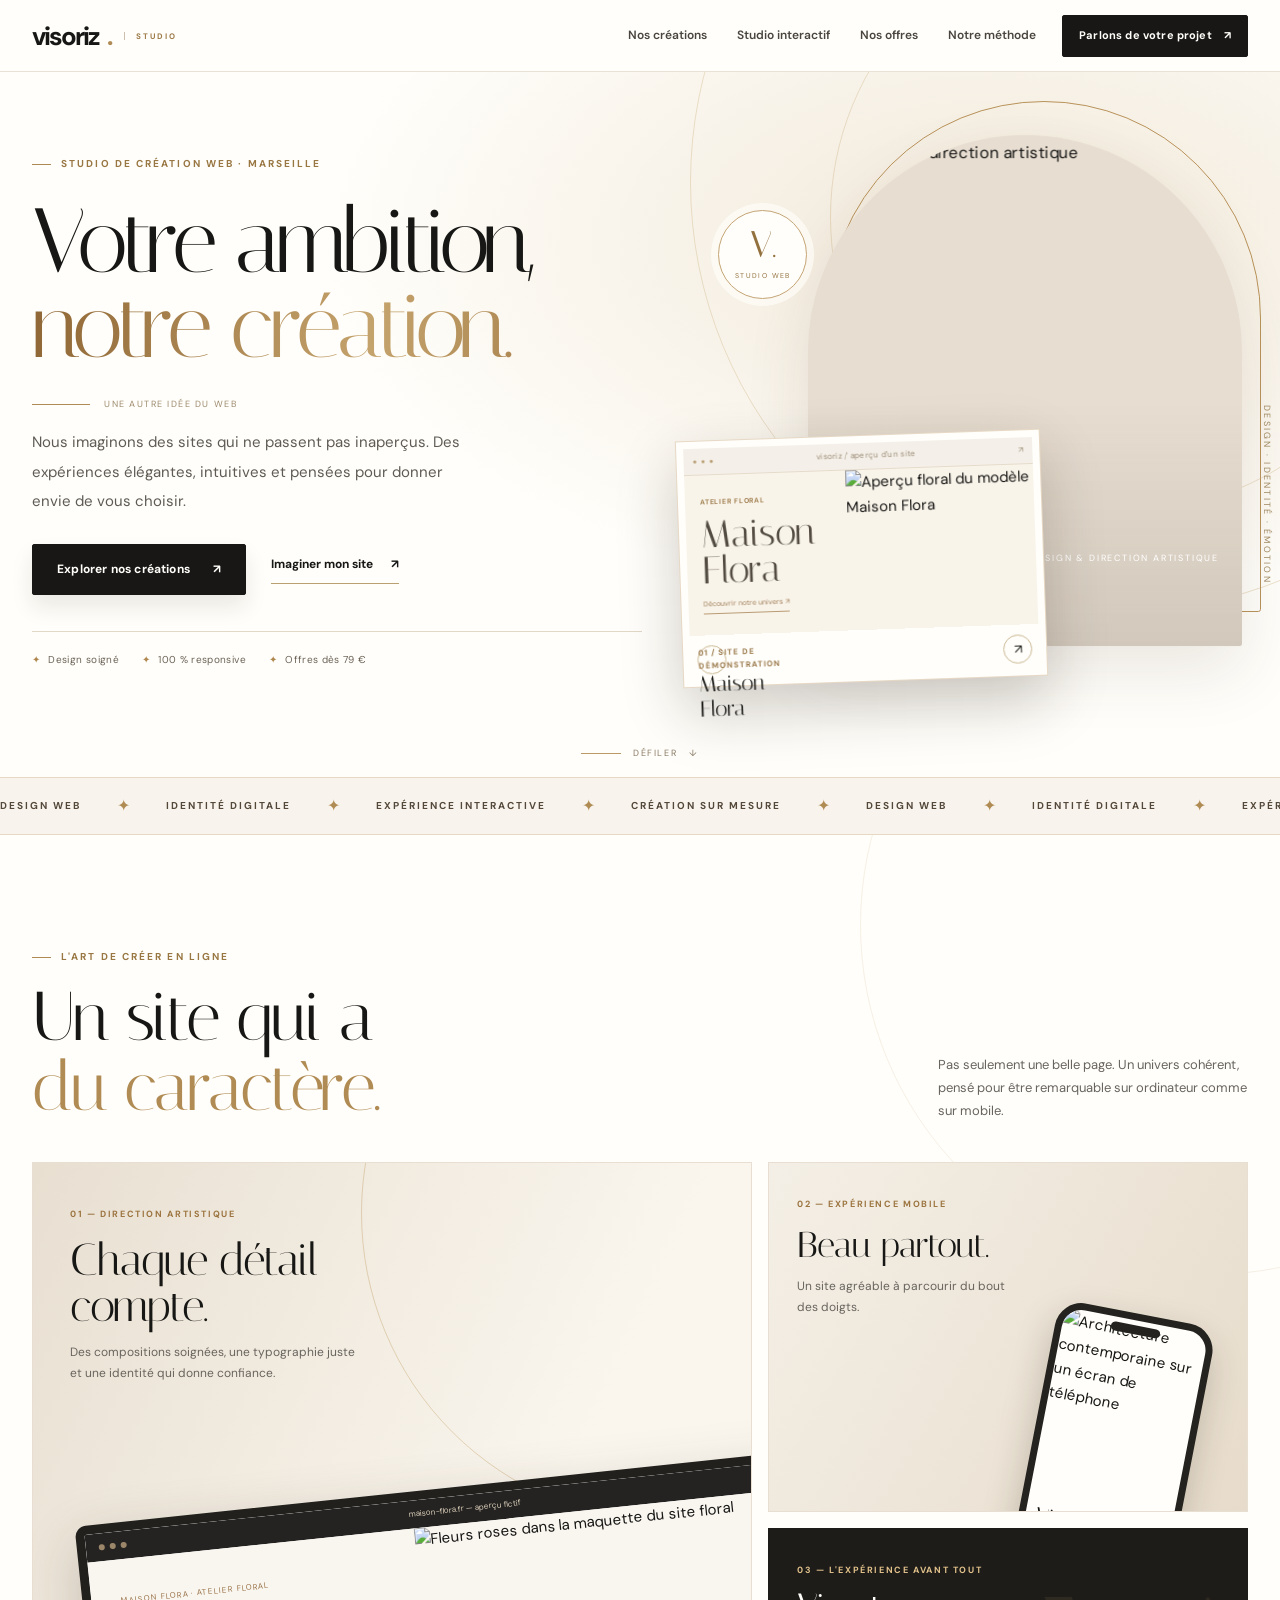
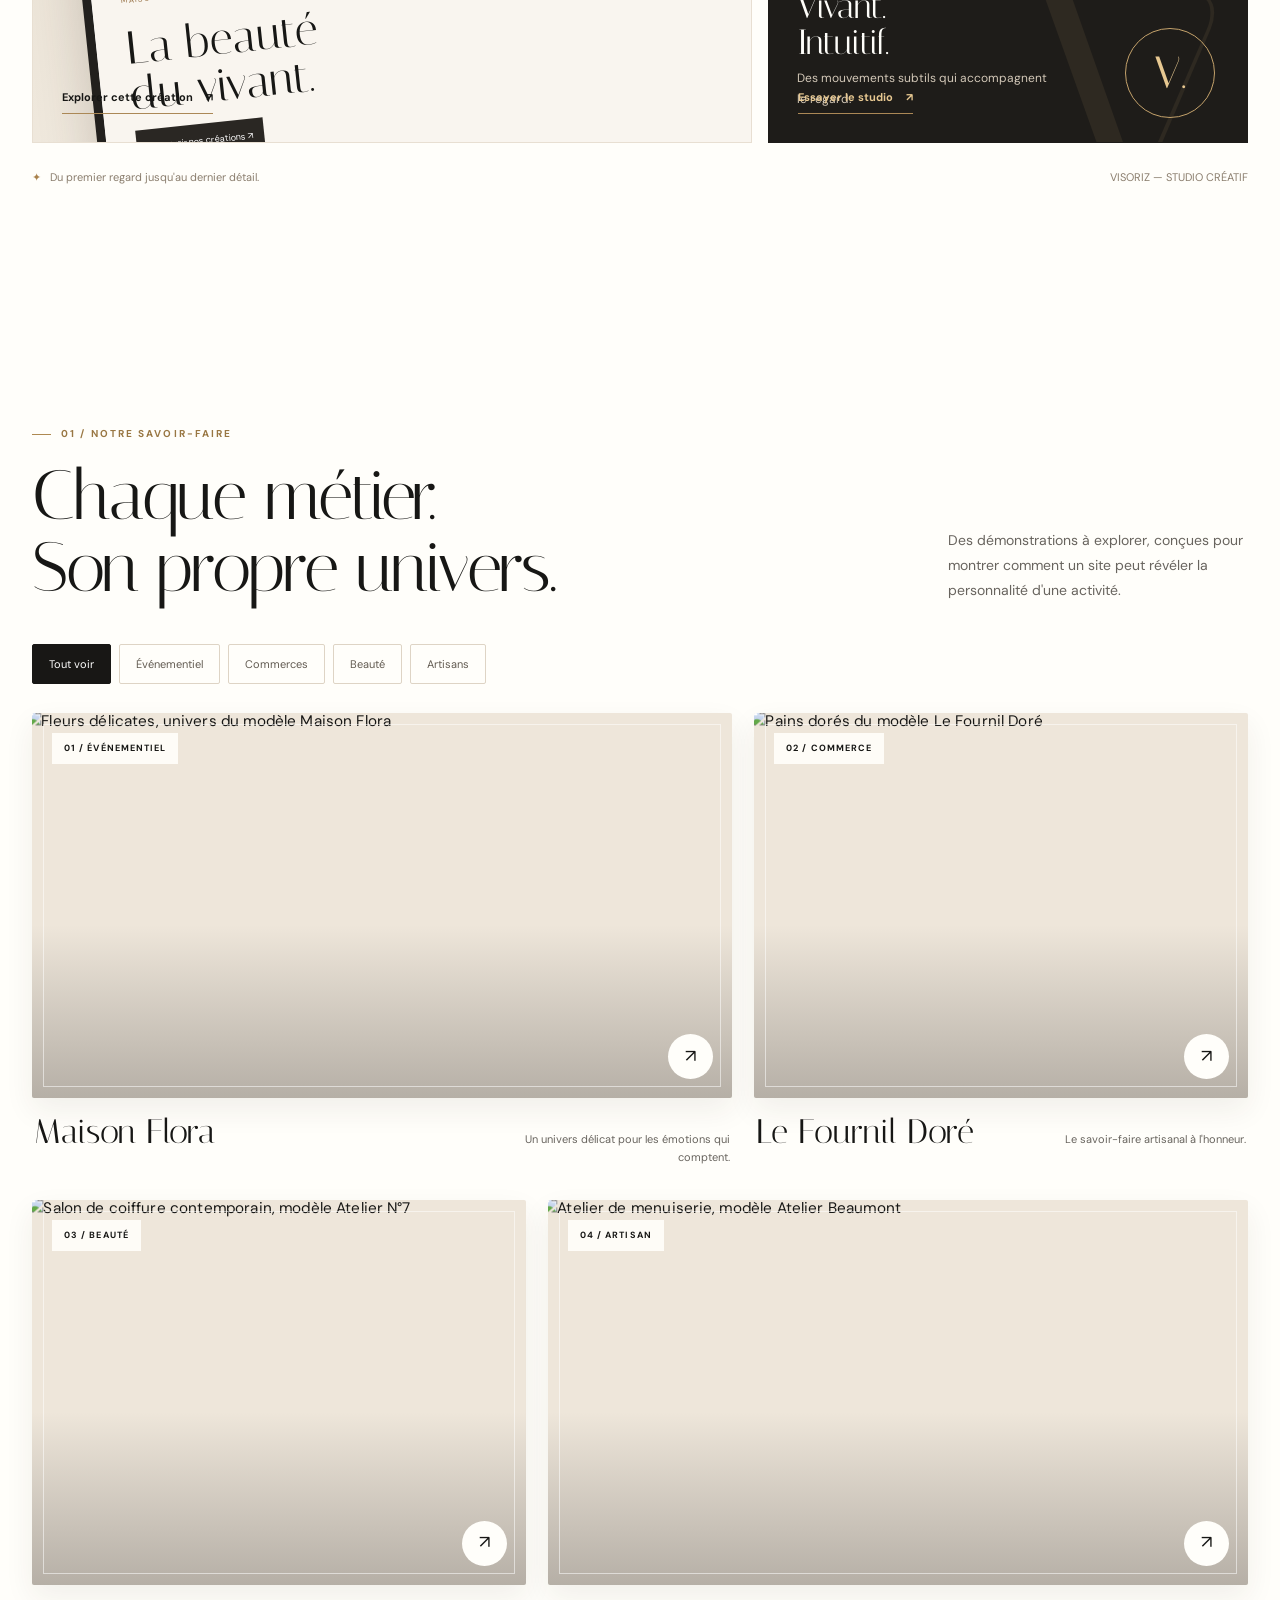
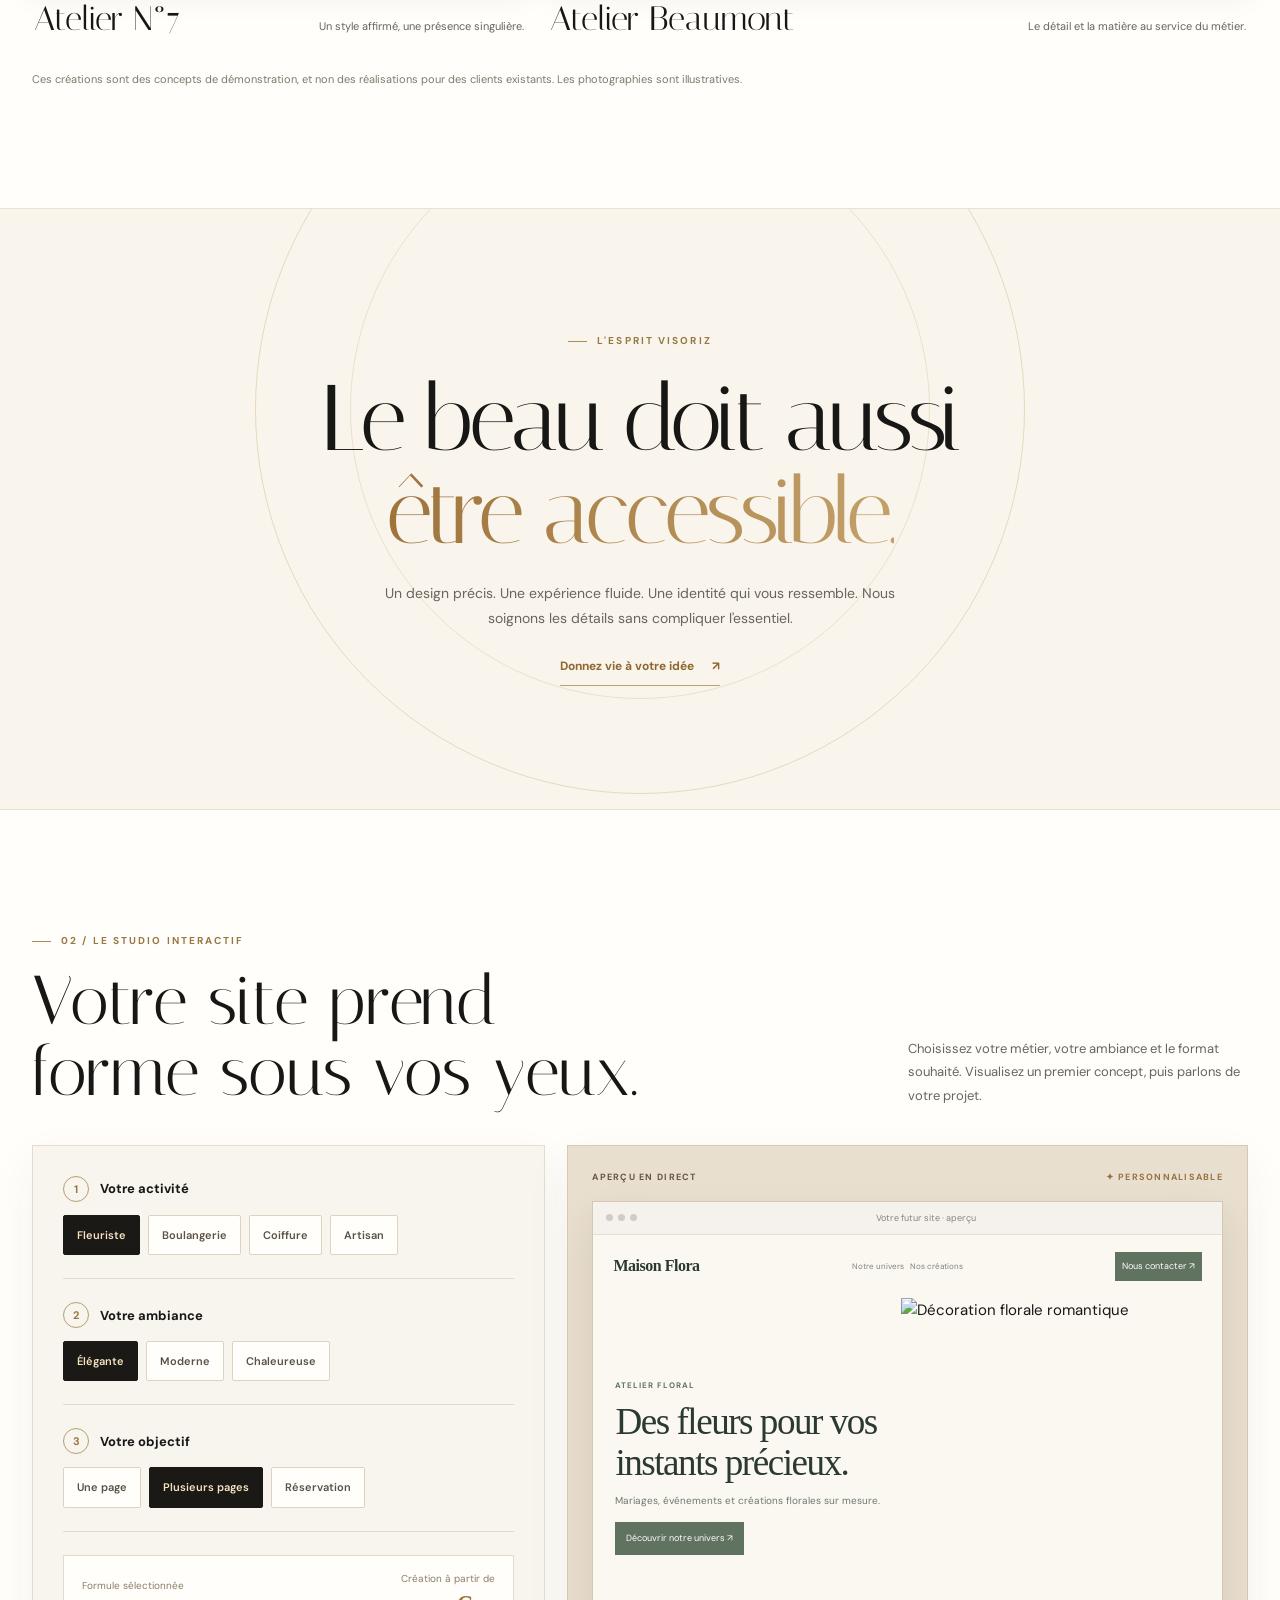
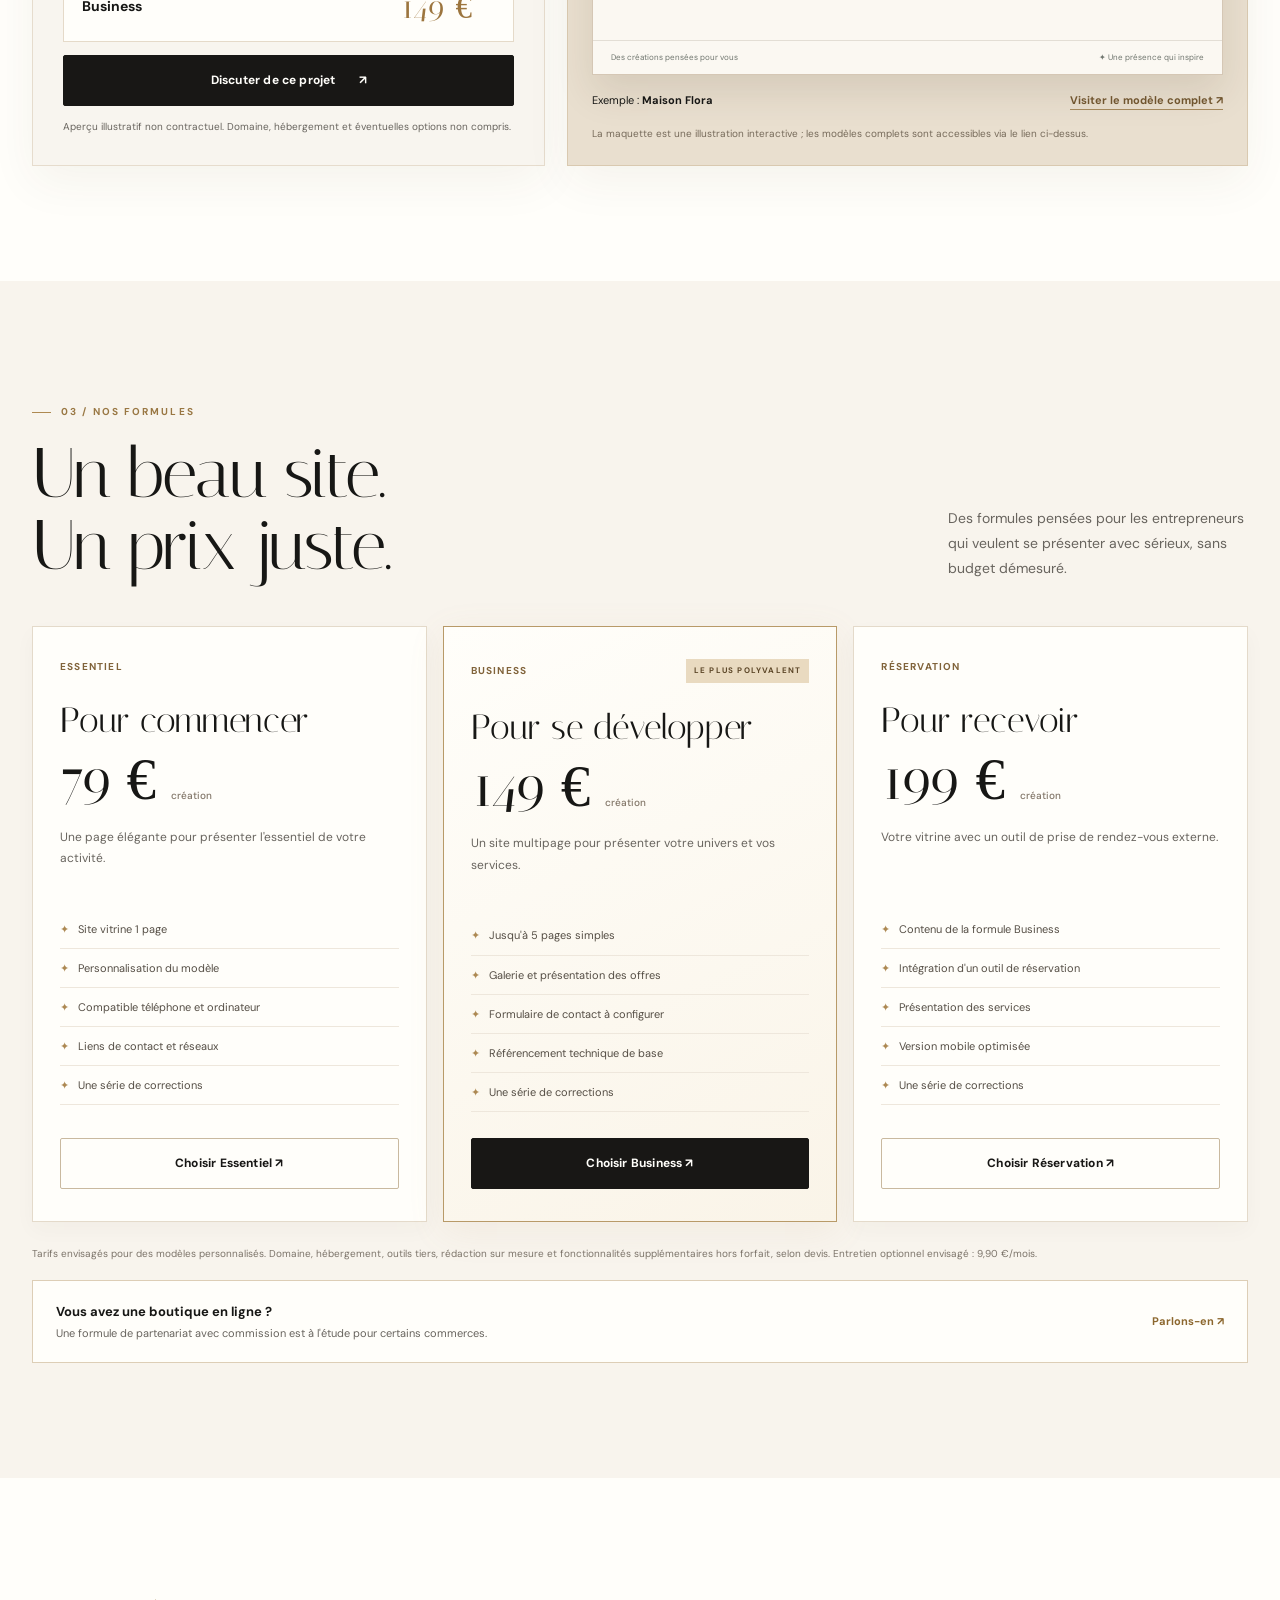
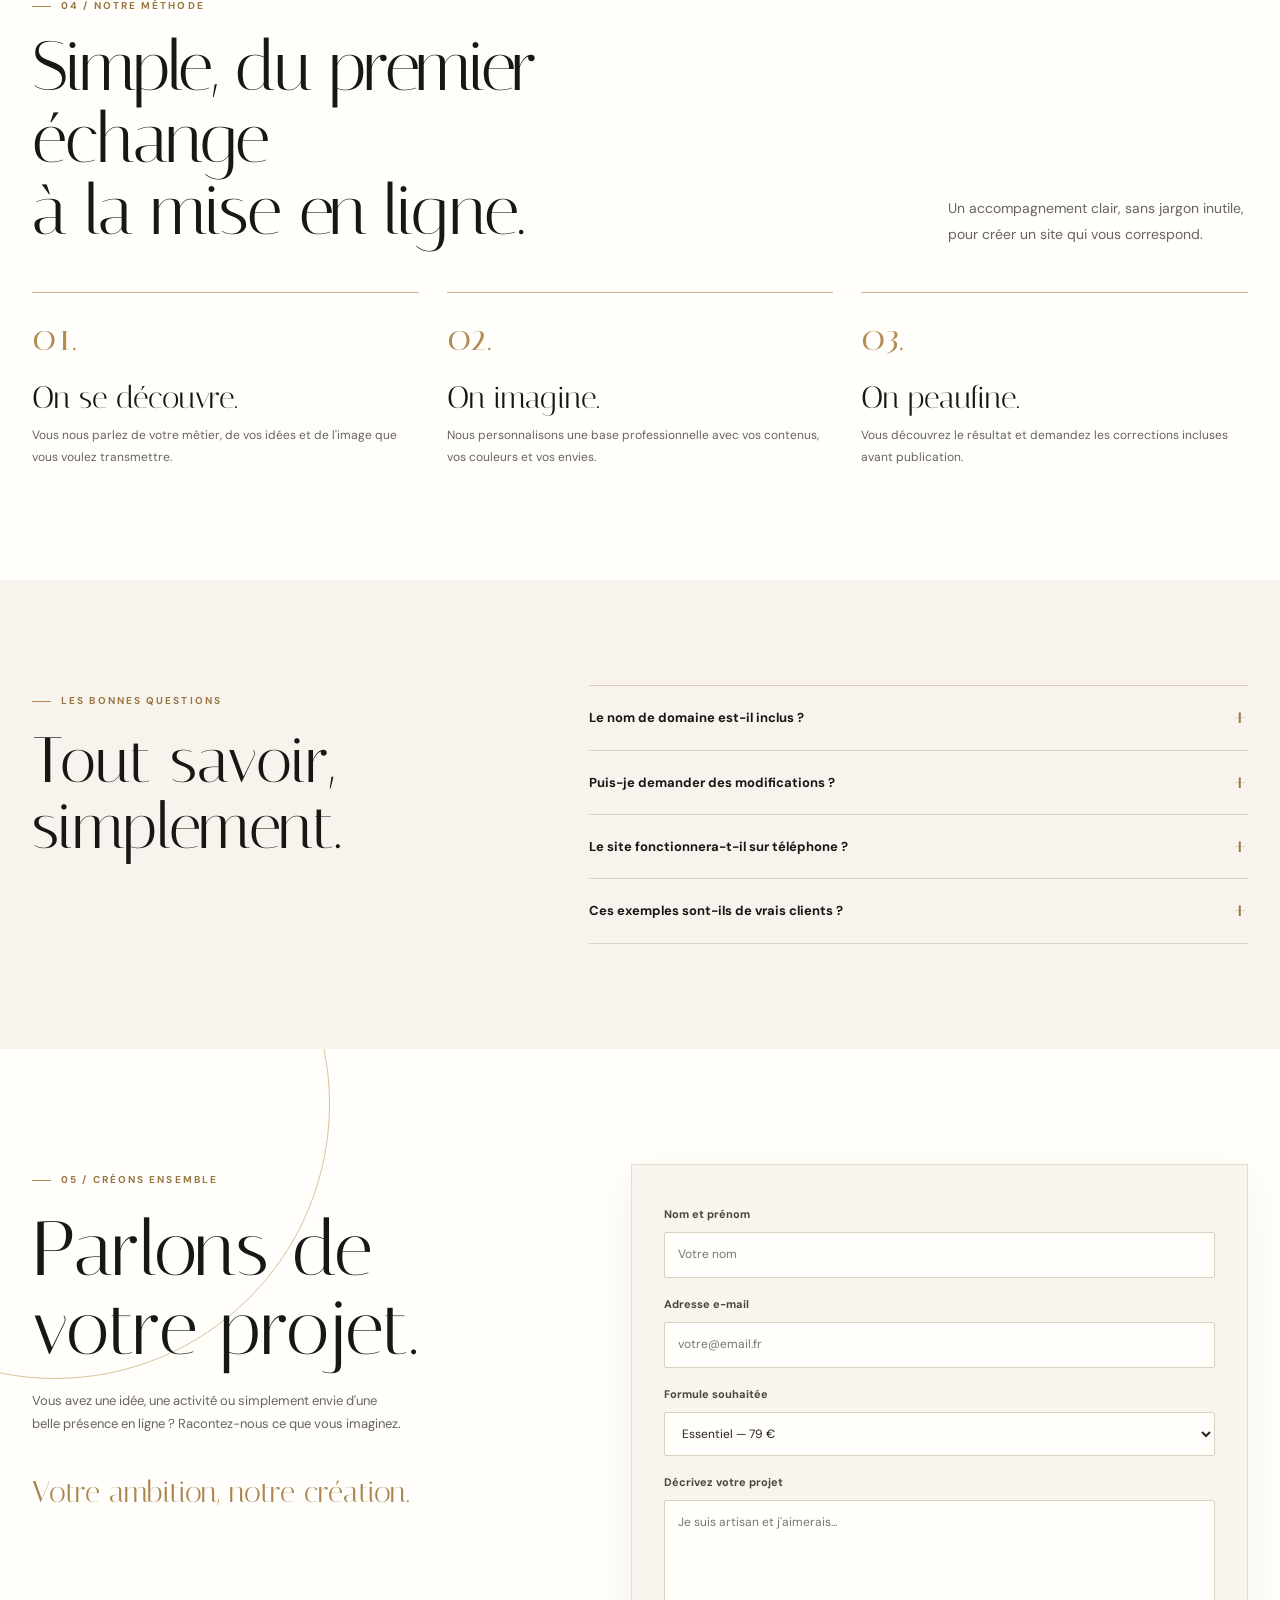
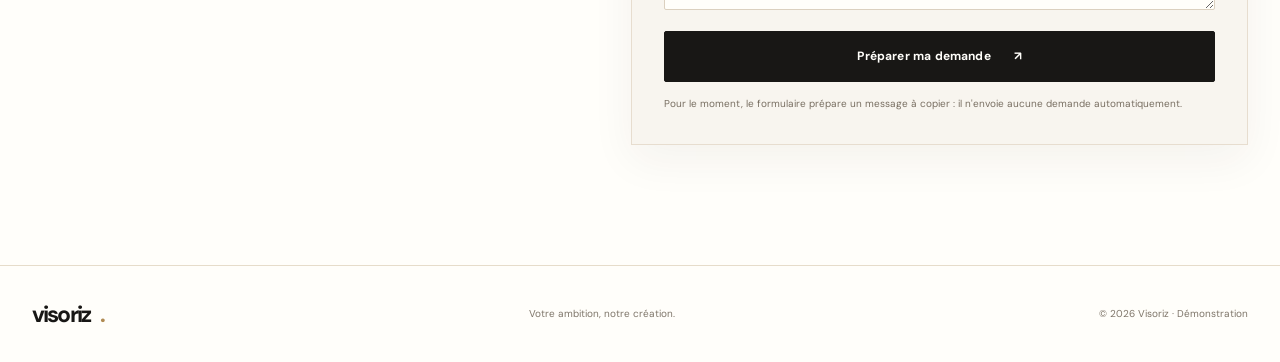
==== commit 457911ef: "Visoriz: intégrer une section bento design et une navigation visuelle dans la page" ====
--- a/index.html
+++ b/index.html
@@ -12,6 +12,7 @@
 <link rel="preconnect" href="https://fonts.gstatic.com" crossorigin>
 <link rel="preconnect" href="https://images.unsplash.com">
 <link rel="stylesheet" href="assets/editorial.css">
+<link rel="stylesheet" href="assets/ui-atelier.css">
 </head>
 <body>
 <a class="skip" href="#contenu">Aller au contenu</a>
@@ -47,11 +48,33 @@
 <span class="art-side-label">DESIGN · IDENTITÉ · ÉMOTION</span>
 </div>
 </div>
+<a class="hero-scroll" href="#expertise" aria-label="Découvrir notre savoir-faire">DÉFILER <span aria-hidden="true">↓</span></a>
 </section>
 <div class="marquee" aria-label="Design web, identité digitale, expérience interactive et création sur mesure"><div class="marquee-track" aria-hidden="true">
 <span>DESIGN WEB</span><i>✦</i><span>IDENTITÉ DIGITALE</span><i>✦</i><span>EXPÉRIENCE INTERACTIVE</span><i>✦</i><span>CRÉATION SUR MESURE</span><i>✦</i>
 <span>DESIGN WEB</span><i>✦</i><span>IDENTITÉ DIGITALE</span><i>✦</i><span>EXPÉRIENCE INTERACTIVE</span><i>✦</i><span>CRÉATION SUR MESURE</span><i>✦</i>
 </div></div>
+<section class="ui-craft" id="expertise" aria-labelledby="ui-craft-title">
+<div class="container">
+<div class="ui-craft-head"><div><span class="eyebrow">L'ART DE CRÉER EN LIGNE</span><h2 id="ui-craft-title">Un site qui a<br><em>du caractère.</em></h2></div><p>Pas seulement une belle page. Un univers cohérent, pensé pour être remarquable sur ordinateur comme sur mobile.</p></div>
+<div class="ui-bento">
+<article class="ui-panel ui-panel--main">
+<div class="ui-panel-copy"><span class="ui-panel-eyebrow">01 — DIRECTION ARTISTIQUE</span><h3>Chaque détail<br>compte.</h3><p>Des compositions soignées, une typographie juste et une identité qui donne confiance.</p></div>
+<div class="ui-device-desktop" aria-label="Maquette de site de démonstration pour un atelier floral"><div class="ui-device-toolbar"><i></i><i></i><i></i><span>maison-flora.fr — aperçu fictif</span></div><div class="ui-device-screen"><div class="ui-device-screen-copy"><small>MAISON FLORA · ATELIER FLORAL</small><strong>La beauté<br>du vivant.</strong><span>Découvrir nos créations ↗</span></div><img loading="lazy" src="https://images.unsplash.com/photo-1525310072745-f49212b5ac6d?w=850&q=84" alt="Fleurs roses dans la maquette du site floral"></div></div>
+<a class="ui-panel-link" href="demos/fleuriste.html">Explorer cette création <span aria-hidden="true">↗</span></a>
+</article>
+<article class="ui-panel ui-panel--phone">
+<div class="ui-panel-copy"><span class="ui-panel-eyebrow">02 — EXPÉRIENCE MOBILE</span><h3>Beau partout.</h3><p>Un site agréable à parcourir du bout des doigts.</p></div>
+<div class="ui-phone" aria-label="Illustration d'un site sur smartphone"><img loading="lazy" src="https://images.unsplash.com/photo-1487958449943-2429e8be8625?w=500&q=82" alt="Architecture contemporaine sur un écran de téléphone"><strong>Visoriz Studio</strong><span>DESIGN & ÉMOTION</span></div>
+</article>
+<article class="ui-panel ui-panel--detail">
+<div class="ui-panel-copy"><span class="ui-panel-eyebrow">03 — L'EXPÉRIENCE AVANT TOUT</span><h3>Vivant.<br>Intuitif.</h3><p>Des mouvements subtils qui accompagnent le regard.</p></div>
+<div class="ui-detail-orb" aria-hidden="true">V.</div>
+<a class="ui-panel-link" href="#studio">Essayer le studio <span aria-hidden="true">↗</span></a>
+</article>
+</div>
+<div class="ui-craft-foot"><span>Du premier regard jusqu'au dernier détail.</span><span>VISORIZ — STUDIO CRÉATIF</span></div>
+</div></section>
 <section class="work" id="realisations" aria-labelledby="work-title"><div class="container">
 <div class="section-heading"><div><span class="eyebrow">01 / NOTRE SAVOIR-FAIRE</span><h2 id="work-title">Chaque métier.<br>Son propre univers.</h2></div><p>Des démonstrations à explorer, conçues pour montrer comment un site peut révéler la personnalité d'une activité.</p></div>
 <div class="filters" role="group" aria-label="Filtrer les modèles">
--- a/assets/editorial.css
+++ b/assets/editorial.css
@@ -323,3 +323,53 @@
 .desktop-nav>a[aria-current]{color:#98713d}
 .desktop-nav>a[aria-current]:after{content:'';display:block;width:100%;height:1px;background:#b28d57;margin-top:5px}
 @media(prefers-reduced-motion:reduce){.hero-arch[data-luxe-depth]{transform:none!important}}
+
+/* Light-mode protection: prevent Chromium's automatic darkening of light sites. */
+:root,html{color-scheme:only light!important;background-color:#fffefa!important}
+body{color-scheme:only light!important;background-color:#fffefa!important}
+.header{background:#fffefa!important;color:#171715!important}
+.hero{background:radial-gradient(ellipse at 78% 24%,#f1e8d9 0%,#fffefa 48%,#fffefa 100%)!important;color:#171715!important}
+.hero h1,.hero h1:not(em){color:#171715!important}
+.hero h1 em{color:#aa8350!important}
+.hero .hero-lead{color:#5f5b54!important}
+.hero .eyebrow{color:#997743!important}
+.work,.vx-studio,.process,.contact,.footer{background:#fffefa!important;color:#171715!important}
+.signature,.pricing,.faq-section{background:#f8f4ed!important;color:#171715!important}
+.marquee{background:#f8f4ed!important;color:#54483a!important}
+.art-preview{width:67%;max-width:365px;left:-5%;bottom:12px;padding:7px;transform:rotate(-3deg)}
+.art-browser{height:27px;display:flex;align-items:center;justify-content:space-between;gap:7px;padding:0 9px;background:#f4f0e9;border-bottom:1px solid #e5dbcb;color:#9a8a74;font-size:8px;letter-spacing:.035em}
+.art-browser-dots{color:#b79b6f;font-size:7px;letter-spacing:1px}
+.art-preview-scene{display:grid;grid-template-columns:.92fr 1.08fr;background:#f9f4ea;min-height:155px}
+.art-preview-scene-copy{display:flex;flex-direction:column;align-items:flex-start;justify-content:center;padding:15px 9px 15px 15px}
+.art-preview-scene-copy small{font-size:7px;color:#a18152;letter-spacing:.11em;font-weight:700}
+.art-preview-scene-copy strong{font:400 32px/.96 'Italiana',Georgia,serif;color:#514b41;margin:9px 0}
+.art-preview-scene-copy>span{font-size:7px;color:#9b7850;border-bottom:1px solid #b89b73;padding-bottom:3px}
+.art-preview-scene img{height:100%;min-height:155px;object-fit:cover;object-position:center}
+.art-preview-body{padding:10px 7px 5px}
+.art-preview-body strong{font-size:22px}
+@media(max-width:900px){
+.art-preview{width:74%;left:-7%}
+.art-preview-scene{min-height:118px}
+.art-preview-scene img{min-height:118px}
+.art-preview-scene-copy{padding:10px}
+.art-preview-scene-copy strong{font-size:25px}
+}
+@media(max-width:700px){
+.art-preview{width:62%;left:0;bottom:-5px;padding:5px}
+.art-browser{height:20px;padding:0 5px;font-size:6px}
+.art-browser-dots{font-size:5px}
+.art-preview-scene{min-height:90px}
+.art-preview-scene img{min-height:90px}
+.art-preview-scene-copy{padding:6px}
+.art-preview-scene-copy small{font-size:5px}
+.art-preview-scene-copy strong{font-size:21px;margin:5px 0}
+.art-preview-scene-copy>span{font-size:5px}
+.art-preview-body{padding:5px 4px 2px}
+.art-preview-body strong{font-size:17px}
+.art-preview-body small{font-size:5px}
+}
+@media(max-width:370px){
+.art-preview-scene{min-height:75px}
+.art-preview-scene img{min-height:75px}
+.art-preview-scene-copy strong{font-size:18px}
+}
--- a/assets/ui-atelier.css
+++ b/assets/ui-atelier.css
@@ -0,0 +1,171 @@
+/* VISORIZ / UI ATELIER — Visual composition refinements */
+:root{--ui-gold:#aa824c;--ui-cream:#f8f4ec;--ui-border:#e8dfd0;--ui-ink:#191713}
+body{background:#fffefa}
+.header{height:72px}
+.header-inner{position:relative}
+.brand{letter-spacing:-.08em}
+.brand-sub{color:#9d7a48!important}
+.desktop-nav>a{position:relative}
+.desktop-nav>a:after{content:'';position:absolute;left:0;bottom:-7px;width:0;height:1px;background:#b08b53;transition:width .3s}
+.desktop-nav>a:hover:after{width:100%}
+.hero{padding:66px 0 83px}
+.hero:before{right:-270px;top:-320px}
+.hero:after{right:-140px;top:-150px}
+.hero-copy{padding-top:10px}
+.hero h1{letter-spacing:-.047em}
+.hero h1 em{background:linear-gradient(95deg,#8f6736,#c5a36c 56%,#9b7340);-webkit-background-clip:text;background-clip:text;-webkit-text-fill-color:transparent}
+.hero-lead{max-width:430px}
+.hero-actions .btn{box-shadow:0 12px 22px #261c0c18}
+.hero-art{height:555px}
+.hero-arch{width:77%;right:1%;height:92%;border-radius:240px 240px 3px 3px}
+.hero-arch img{filter:saturate(.72) contrast(.98);object-position:52% center}
+.hero-arch:after{background:linear-gradient(0deg,#1b18131a,transparent 48%)}
+.hero-art .art-outline{height:92%;right:1%;width:77%;border-radius:240px 240px 3px 3px}
+.art-stamp{width:89px;height:89px;top:13%;left:6%;box-shadow:0 0 0 7px #fffefaab;background:#fffefa;color:#93713f;border:1px solid #c4a474}
+.art-stamp b{font-size:37px}.art-stamp small{font-size:7px}
+.art-preview{width:66%;left:-1%;bottom:2%;border:1px solid #e6d8c4;box-shadow:0 24px 56px #2a1d0e38;transform:rotate(-2deg)}
+.art-preview:hover{transform:rotate(0deg) translateY(-7px)}
+.art-preview-scene{min-height:160px}
+.art-preview-scene img{min-height:160px}
+.art-preview-scene-copy strong{font-size:38px}
+.art-side-label{right:-26px}
+.hero-scroll{position:absolute;bottom:16px;left:50%;transform:translateX(-50%);display:flex;align-items:center;gap:12px;color:#8b7b66;font-size:9px;letter-spacing:.18em}
+.hero-scroll:before{content:'';width:40px;height:1px;background:#bb9a68}
+.hero-scroll span{animation:ui-scroll-hint 2.5s ease-in-out infinite;display:inline-block}
+@keyframes ui-scroll-hint{50%{transform:translateY(4px)}}
+.marquee{padding:15px 0}
+.marquee-track{gap:36px}
+.marquee-track i{font-size:16px}
+/* Creative bento / designed visual UI */
+.ui-craft{position:relative;padding:106px 0 120px;background:#fffefa;overflow:hidden}
+.ui-craft:before{content:'';position:absolute;right:-280px;top:-260px;width:700px;height:700px;border-radius:50%;border:1px solid #cdb18330;pointer-events:none}
+.ui-craft-head{display:flex;justify-content:space-between;align-items:end;gap:32px;margin-bottom:39px}
+.ui-craft-head h2{font:400 clamp(3.1rem,5.4vw,6rem)/1.02 'Italiana',Georgia,serif;letter-spacing:-.03em;margin-top:16px}
+.ui-craft-head h2 em{font-style:normal;color:#b08b53}
+.ui-craft-head p{max-width:310px;font-size:13px}
+.ui-bento{display:grid;grid-template-columns:1.2fr .8fr;grid-template-rows:350px 215px;gap:16px}
+.ui-panel{position:relative;overflow:hidden;border:1px solid #e8dfd2;background:#f7f2e9;isolation:isolate}
+.ui-panel--main{grid-row:span 2;background:#eae1d3}
+.ui-panel--main:before{content:'';position:absolute;inset:0;background:linear-gradient(115deg,#e8dfd1,#faf6ee 70%);z-index:-2}
+.ui-panel--main:after{content:'';position:absolute;width:620px;height:620px;border:1px solid #c6a46d6e;border-radius:50%;right:-230px;top:-260px;z-index:-1}
+.ui-panel-eyebrow{font-size:9px;letter-spacing:.18em;font-weight:700;color:#9c7540}
+.ui-panel h3{font:400 clamp(2.2rem,3.5vw,3.8rem)/1.04 'Italiana',Georgia,serif;letter-spacing:-.025em;margin:12px 0}
+.ui-panel p{font-size:12px;line-height:1.75}
+.ui-panel--main>.ui-panel-copy{position:absolute;top:37px;left:37px;right:30px;z-index:3;max-width:370px}
+.ui-panel--main .ui-panel-copy p{max-width:290px}
+.ui-device-desktop{position:absolute;left:8%;right:-12%;bottom:-16%;height:62%;background:#fff;border:9px solid #22201d;border-radius:11px 11px 0 0;box-shadow:0 20px 55px #3a281d39;transform:rotate(-6deg) translateY(12px);transition:transform .8s cubic-bezier(.22,1,.36,1);overflow:hidden}
+.ui-panel--main:hover .ui-device-desktop{transform:rotate(-2deg) translateY(0)}
+.ui-device-toolbar{height:28px;background:#242321;display:flex;align-items:center;gap:5px;padding:0 13px;color:#ddd0bc;font-size:8px}
+.ui-device-toolbar i{width:6px;height:6px;border-radius:50%;background:#9b8669}
+.ui-device-toolbar span{margin:auto}
+.ui-device-screen{height:calc(100% - 28px);display:grid;grid-template-columns:.9fr 1.1fr;background:#f9f5ef}
+.ui-device-screen-copy{padding:27px 9%}
+.ui-device-screen-copy small{font-size:8px;color:#9a754a;letter-spacing:.12em}
+.ui-device-screen-copy strong{display:block;font:400 clamp(1.6rem,3.6vw,3.8rem)/1 'Italiana',Georgia,serif;margin:15px 0 13px}
+.ui-device-screen-copy span{font-size:9px;background:#2a2723;color:#fff;padding:10px;display:inline-block}
+.ui-device-screen img{height:100%;object-fit:cover}
+.ui-panel--phone{background:linear-gradient(120deg,#f4efe6,#e7dccb);display:flex;align-items:center;justify-content:center}
+.ui-panel--phone .ui-panel-copy{position:absolute;top:27px;left:28px;z-index:3;max-width:210px}
+.ui-panel--phone h3{font-size:clamp(2rem,2.8vw,3rem)}
+.ui-phone{position:absolute;width:160px;height:300px;right:12%;bottom:-100px;border:7px solid #25231f;border-radius:27px;background:#fffefa;box-shadow:0 15px 35px #2b1e1238;transform:rotate(11deg);transition:transform .7s cubic-bezier(.22,1,.36,1);overflow:hidden}
+.ui-panel--phone:hover .ui-phone{transform:rotate(3deg) translateY(-18px)}
+.ui-phone:before{content:'';position:absolute;top:5px;left:50%;transform:translateX(-50%);width:50px;height:9px;background:#25231f;border-radius:8px;z-index:3}
+.ui-phone img{width:100%;height:65%;object-fit:cover}
+.ui-phone strong{display:block;font:400 22px/1 'Italiana',Georgia,serif;padding:13px 10px 6px}
+.ui-phone span{display:block;font-size:7px;color:#a07d4b;padding:0 10px}
+.ui-panel--detail{background:#1e1c19;color:#fffefa;border-color:#1e1c19}
+.ui-panel--detail:before{content:'V.';position:absolute;right:-12px;bottom:-115px;font:400 320px/.9 'Italiana',Georgia,serif;color:#d6b57a15;pointer-events:none}
+.ui-panel--detail .ui-panel-copy{position:absolute;inset:27px 28px auto;z-index:2}
+.ui-panel--detail h3{font-size:clamp(2rem,2.7vw,3rem);margin:8px 0}
+.ui-panel--detail p{color:#d3c8b8;max-width:250px}
+.ui-panel--detail .ui-panel-eyebrow{color:#e2c28b}
+.ui-detail-orb{position:absolute;right:32px;bottom:24px;width:90px;height:90px;border:1px solid #c4a26b;border-radius:50%;display:grid;place-items:center;color:#e7c891;font:400 45px 'Italiana',Georgia,serif;transition:transform .5s}
+.ui-panel--detail:hover .ui-detail-orb{transform:rotate(35deg)}
+.ui-panel-link{position:absolute;bottom:28px;left:29px;z-index:5;display:inline-flex;align-items:center;gap:13px;border-bottom:1px solid #ab8856;padding-bottom:7px;font-size:11px;font-weight:700}
+.ui-panel--detail .ui-panel-link{color:#e7c891}
+.ui-craft-foot{margin-top:25px;display:flex;justify-content:space-between;align-items:center;gap:20px;color:#8a7d6d;font-size:11px}
+.ui-craft-foot span:first-child:before{content:'✦';margin-right:9px;color:#a9824d}
+/* Portfolio images: consistent premium frames */
+.project-image{border-radius:2px;box-shadow:0 12px 30px #35291a12}
+.project-image:before{content:'';position:absolute;inset:11px;border:1px solid #fff8;z-index:1;pointer-events:none}
+.project-image img{filter:saturate(.82)}
+.project:hover .project-image img{filter:saturate(1)}
+.project-text h3{transition:color .25s}
+.project:hover .project-text h3{color:#9a713a}
+.project-arrow{transition:background .25s,transform .25s}
+.filter{transition:background .2s,color .2s,border-color .2s,transform .2s}
+.filter:active{transform:scale(.96)}
+/* Subtle typographic polish */
+.signature{background:#f9f5ed!important}
+.signature h2{letter-spacing:-.045em}
+.signature h2 em{background:linear-gradient(90deg,#9e743b,#c3a06a);-webkit-background-clip:text;background-clip:text;-webkit-text-fill-color:transparent}
+.vx-panel,.vx-preview-wrap{box-shadow:0 16px 45px #48351b0e}
+.vx-choice{transition:all .23s}
+.vx-choice:active{transform:scale(.97)}
+.plan{box-shadow:0 8px 20px #49321a08}
+.plan.popular{background:linear-gradient(155deg,#fffefa,#faf4e8)}
+.contact .form{box-shadow:0 15px 42px #3a2d1c0e}
+.form input,.form select,.form textarea{min-height:44px}
+.form textarea{min-height:110px}
+.footer-inner .brand{font-size:23px}
+/* small but real microinteractions */
+.btn,.text-link,.project,.art-preview,.ui-panel-link{-webkit-tap-highlight-color:transparent}
+@media(max-width:1000px){
+ .ui-bento{grid-template-rows:330px 215px}
+ .ui-panel--main>.ui-panel-copy{left:26px;top:27px}
+ .ui-device-desktop{height:55%}
+ .ui-panel--phone .ui-panel-copy{left:23px;top:22px}
+ .ui-phone{right:6%}
+}
+@media(max-width:700px){
+ .header{height:64px}
+ .hero{padding:28px 0 49px}
+ .hero h1{font-size:clamp(3.2rem,11vw,5rem);margin-top:17px}
+ .hero-lead{font-size:12px;max-width:430px}
+ .hero-actions{gap:15px}
+ .hero-actions .btn{box-shadow:none}
+ .hero-art{height:365px;margin-top:5px}
+ .hero-arch{height:94%;width:78%;right:3%;border-radius:180px 180px 2px 2px}
+ .hero-art .art-outline{height:94%;width:78%;right:3%;border-radius:180px 180px 2px 2px}
+ .art-stamp{width:65px;height:65px;left:1%;top:10%;box-shadow:0 0 0 5px #fffefaaa}
+ .art-stamp b{font-size:28px}.art-stamp small{font-size:5px}
+ .art-preview{width:65%;left:0;bottom:0}
+ .art-preview-scene{min-height:110px}
+ .art-preview-scene img{min-height:110px}
+ .art-preview-scene-copy strong{font-size:26px}
+ .hero-scroll{display:none}
+ .ui-craft{padding:70px 0 77px}
+ .ui-craft-head{display:block;margin-bottom:25px}
+ .ui-craft-head h2{font-size:clamp(3.1rem,10vw,4.5rem)}
+ .ui-craft-head p{margin-top:13px;font-size:12px}
+ .ui-bento{grid-template-columns:1fr;grid-template-rows:430px 270px 220px;gap:12px}
+ .ui-panel--main{grid-row:span 1}
+ .ui-panel--main>.ui-panel-copy{top:25px;left:24px}
+ .ui-panel h3{font-size:clamp(2.5rem,9vw,3.7rem)}
+ .ui-panel p{font-size:11px}
+ .ui-device-desktop{height:55%;left:7%;right:-15%;bottom:-12%;transform:rotate(-6deg)}
+ .ui-device-screen-copy{padding:18px 8%}
+ .ui-device-screen-copy strong{font-size:clamp(1.6rem,7vw,2.8rem)}
+ .ui-panel--phone .ui-panel-copy{top:24px;left:24px}
+ .ui-panel--phone h3,.ui-panel--detail h3{font-size:clamp(2.2rem,8vw,3rem)}
+ .ui-phone{right:12%;bottom:-128px}
+ .ui-panel--detail .ui-panel-copy{top:22px;left:24px}
+ .ui-panel-link{bottom:22px;left:24px}
+ .ui-detail-orb{width:76px;height:76px;right:23px;bottom:20px}
+ .ui-craft-foot{font-size:10px;align-items:start}
+ .ui-craft-foot span:last-child{white-space:nowrap}
+ .work{padding-top:75px}
+ .project-image{height:300px}
+}
+@media(max-width:390px){
+ .hero-art{height:310px}
+ .art-preview-scene{min-height:92px}
+ .art-preview-scene img{min-height:92px}
+ .art-preview-scene-copy strong{font-size:21px}
+ .ui-bento{grid-template-rows:390px 250px 220px}
+ .ui-phone{right:6%}
+}
+@media(prefers-reduced-motion:reduce){
+ .hero-scroll span{animation:none}
+ .ui-device-desktop,.ui-phone,.ui-detail-orb{transition:none}
+}
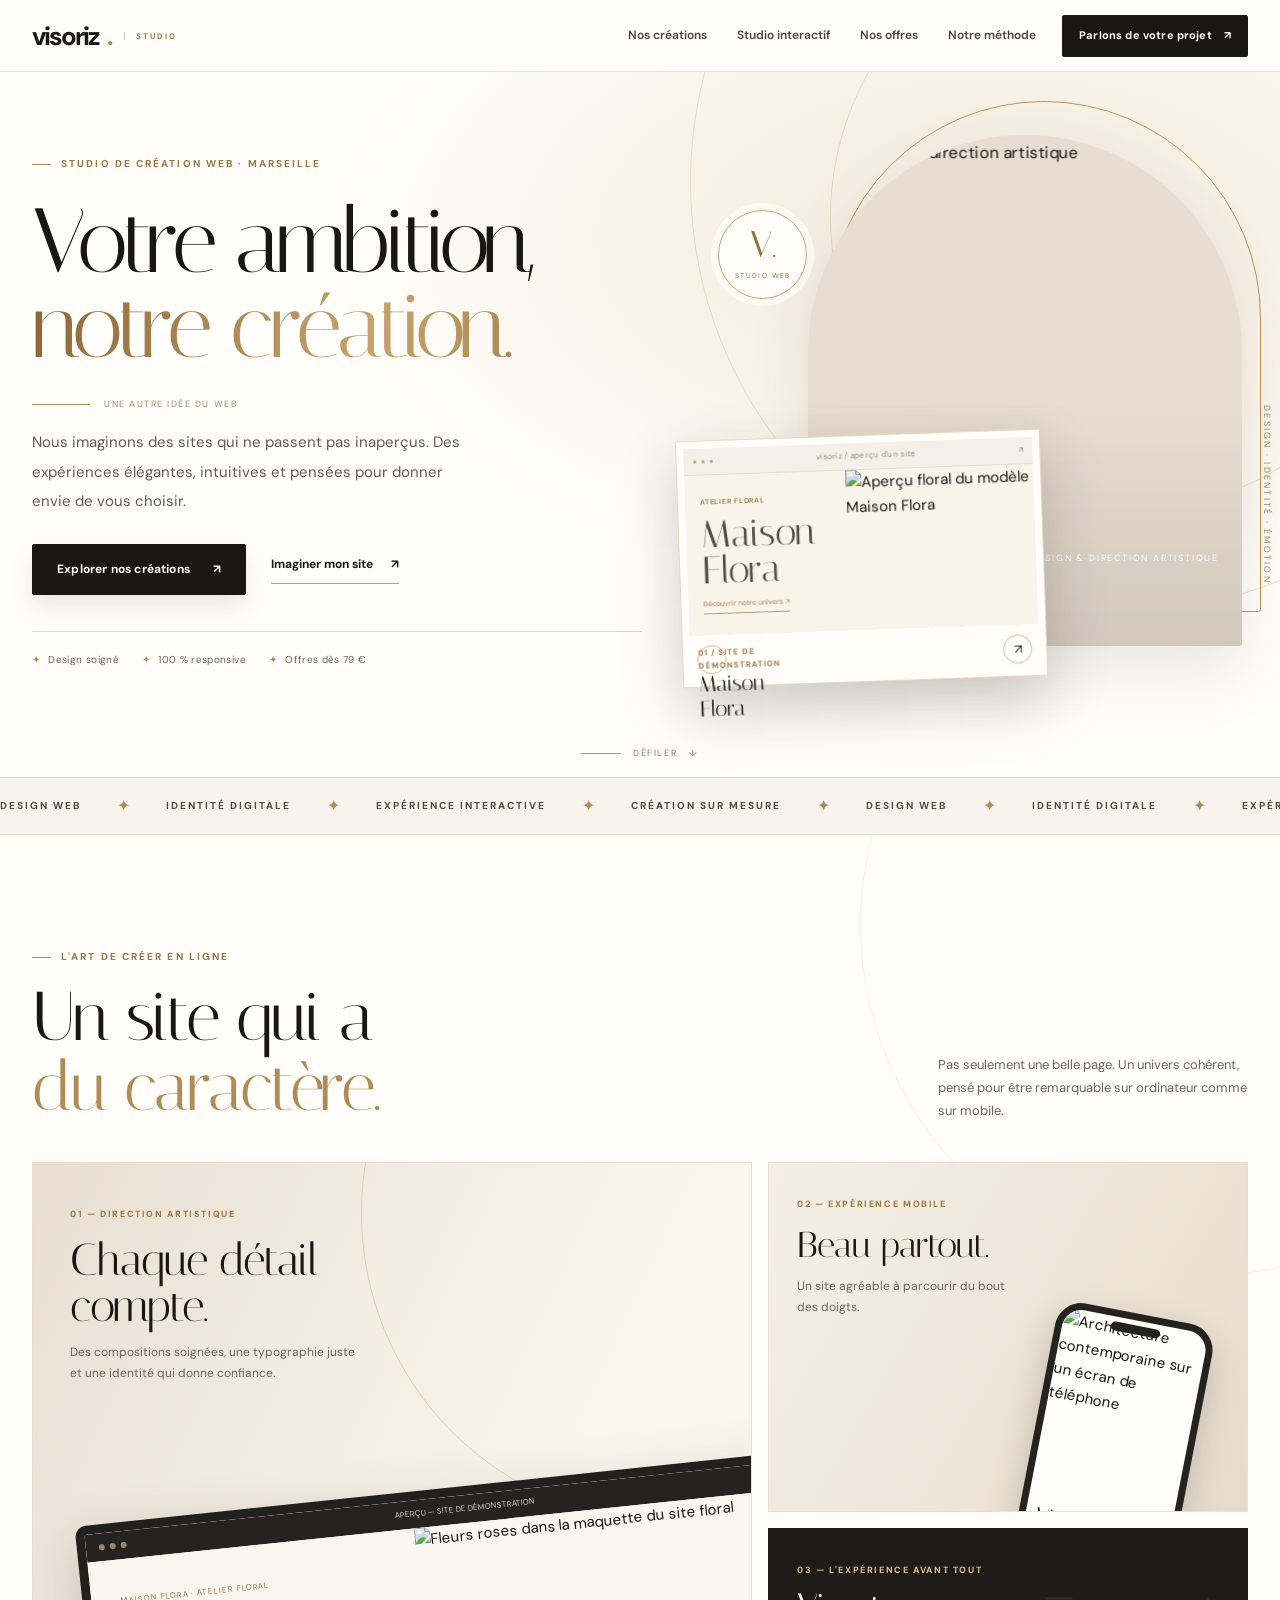
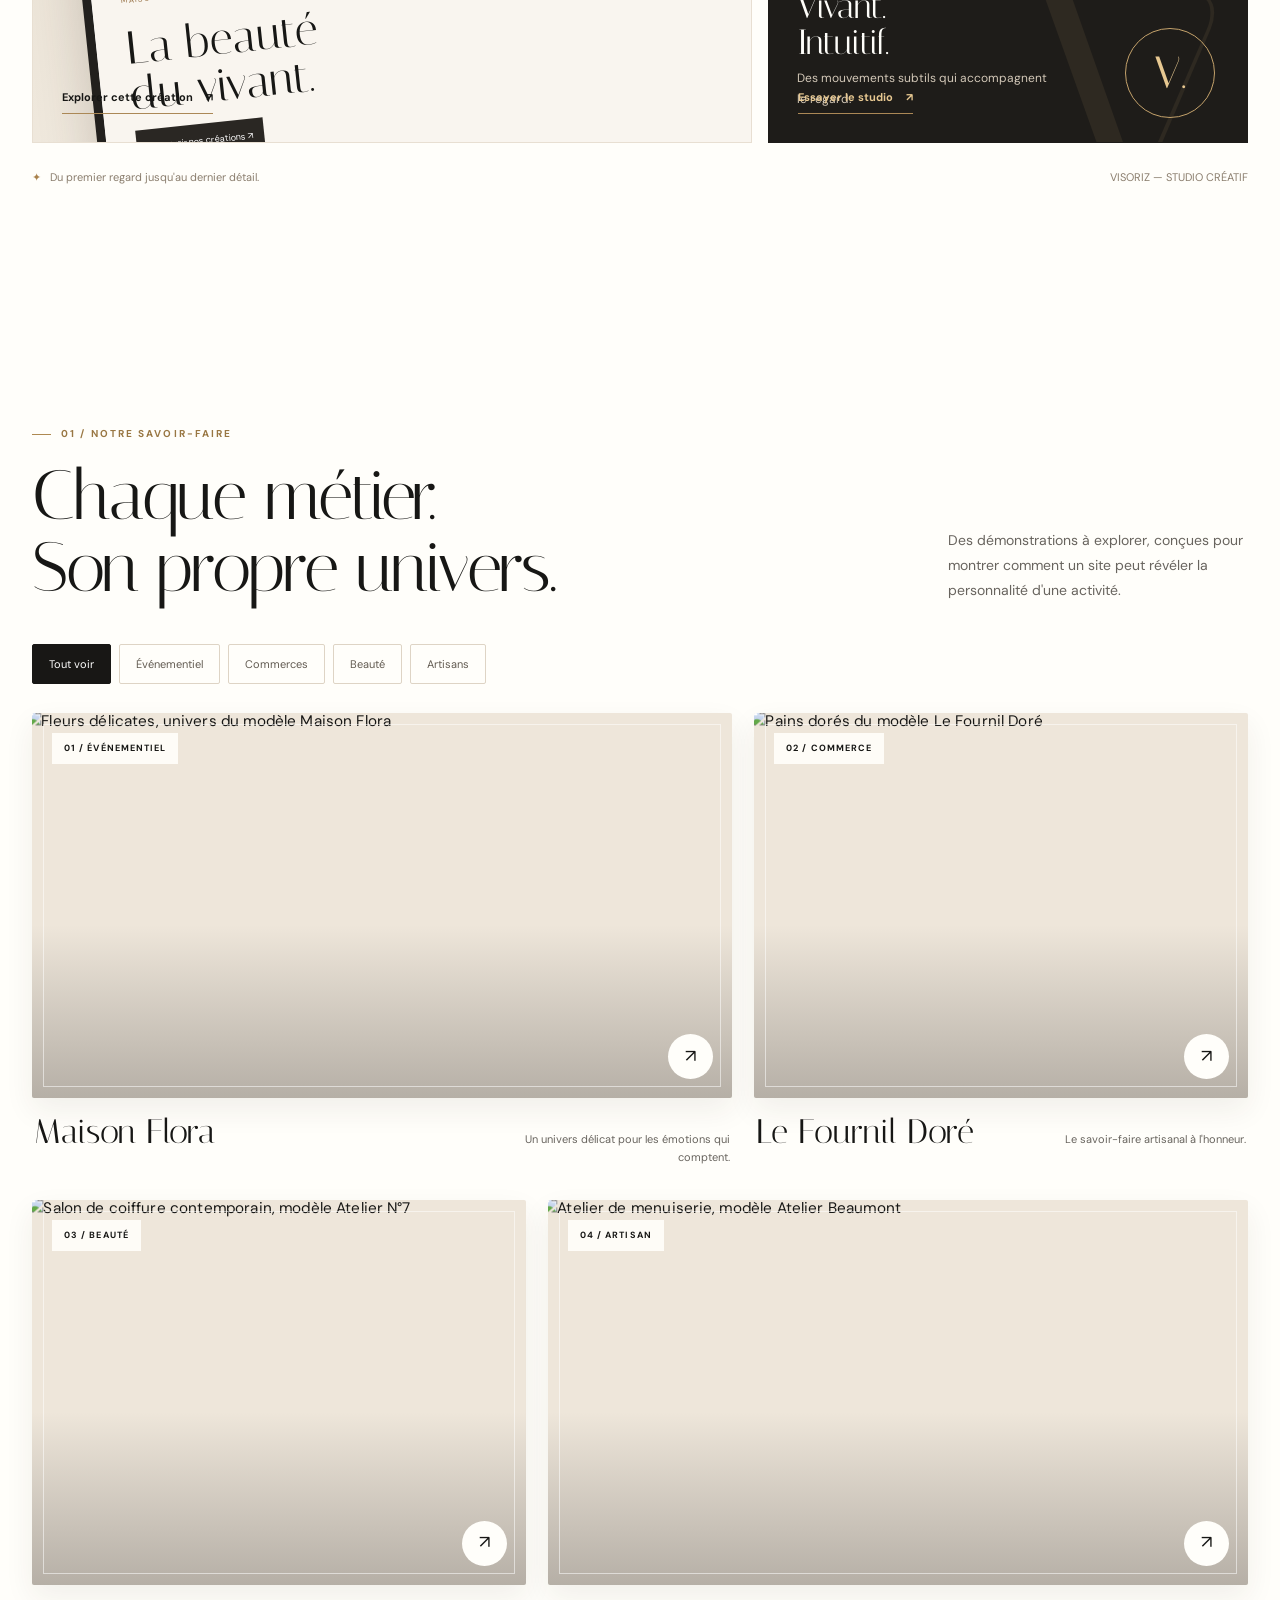
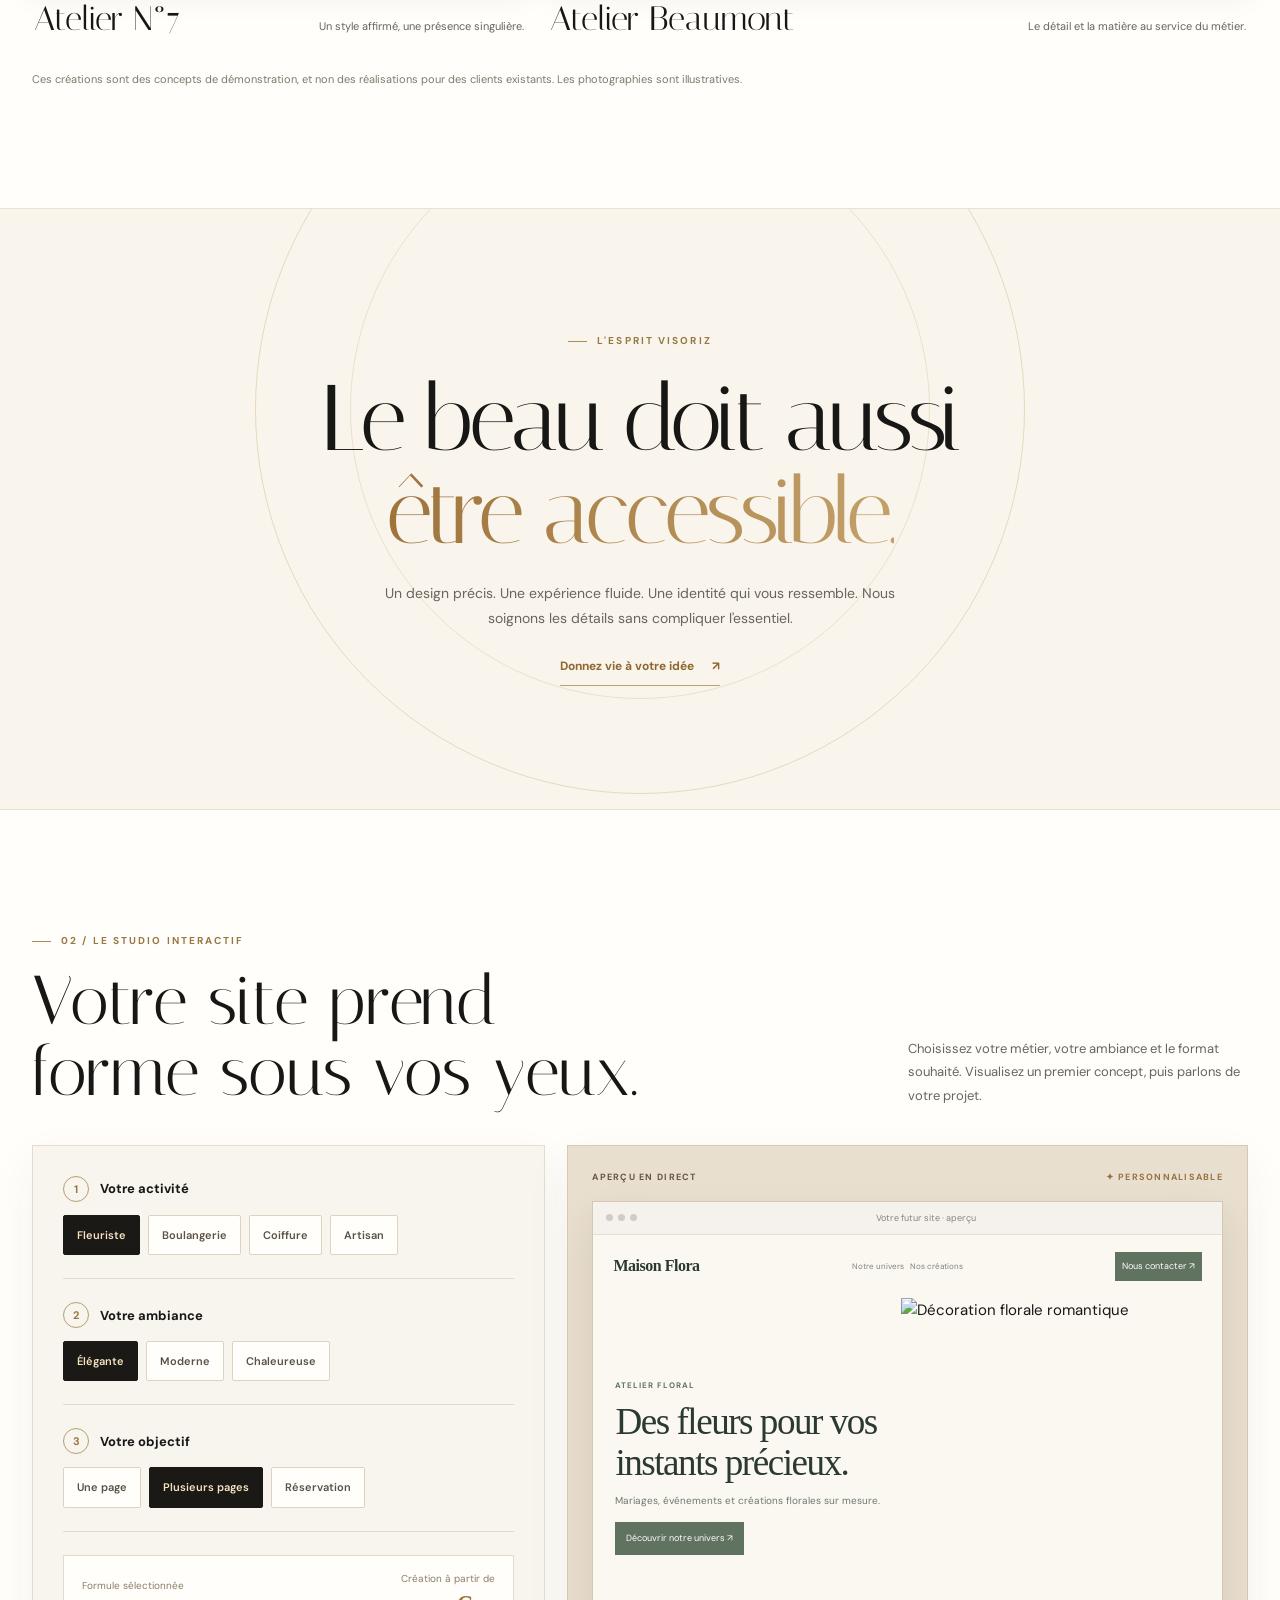
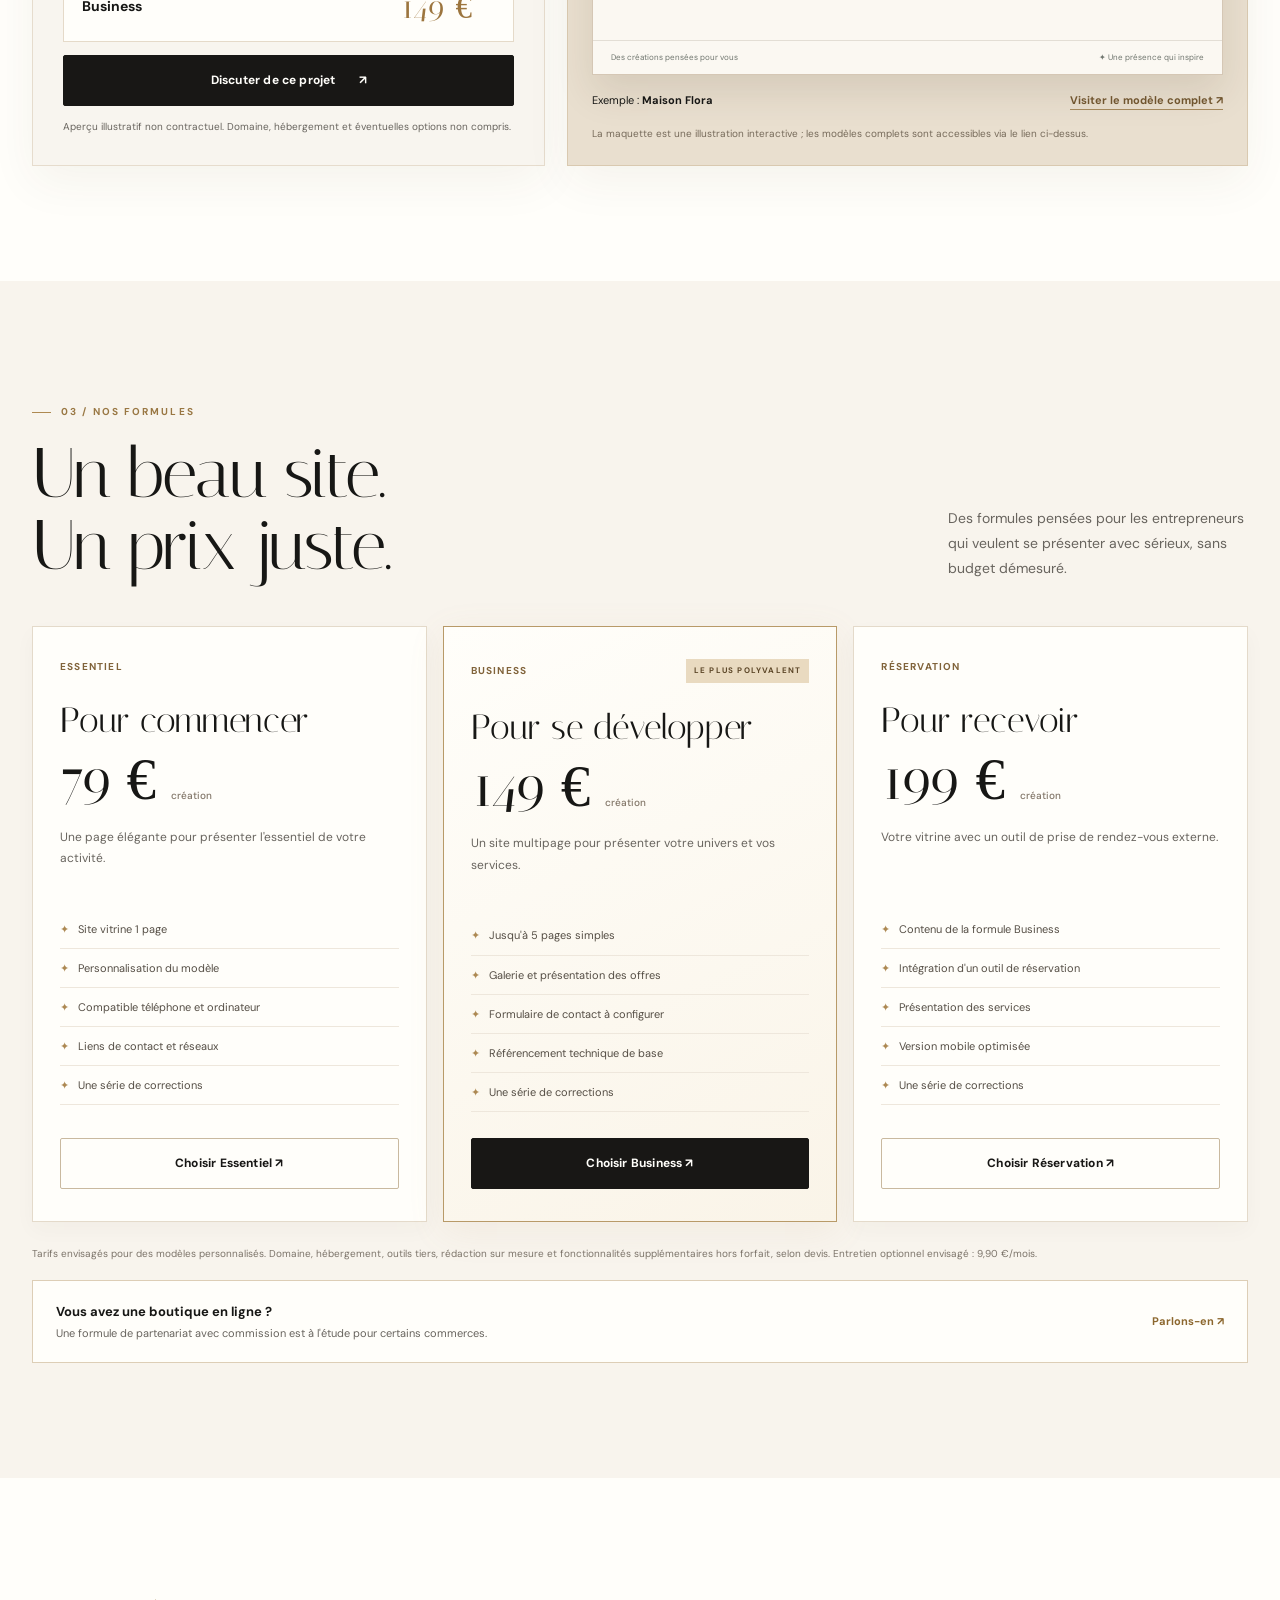
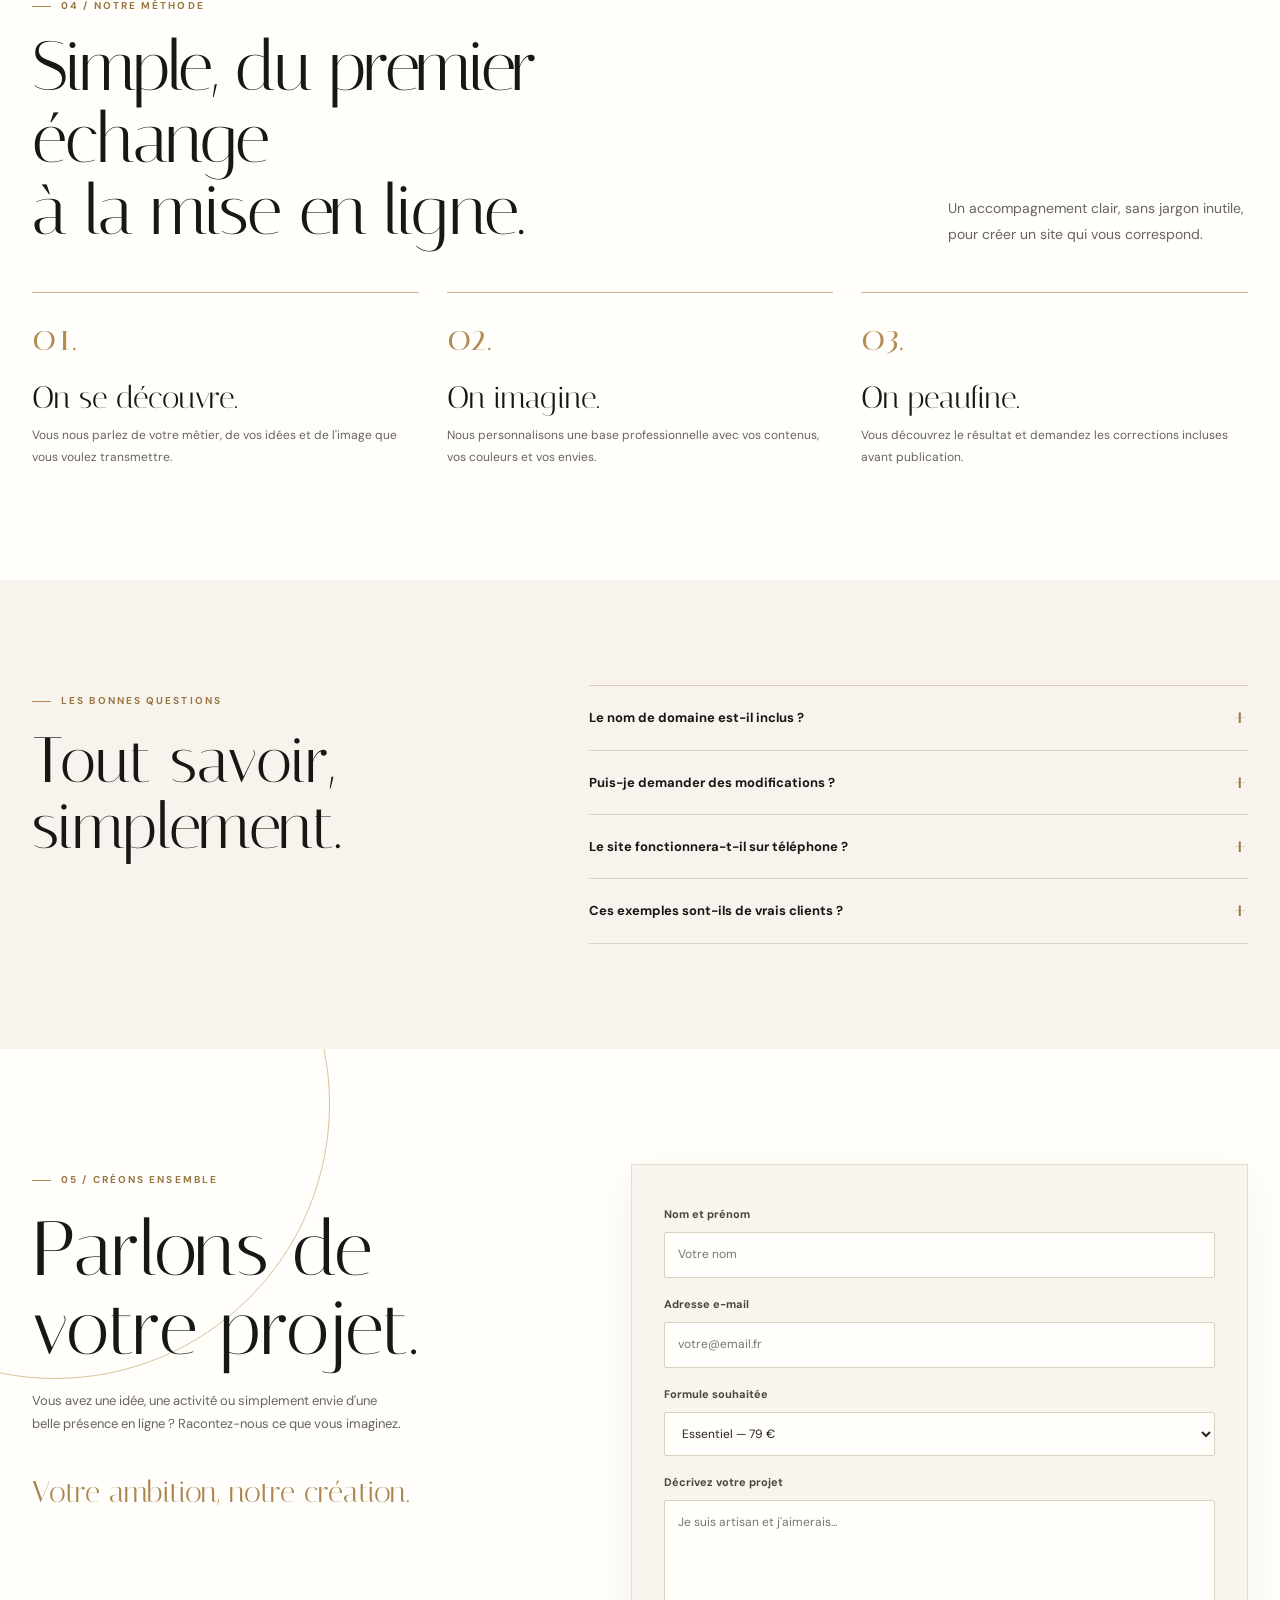
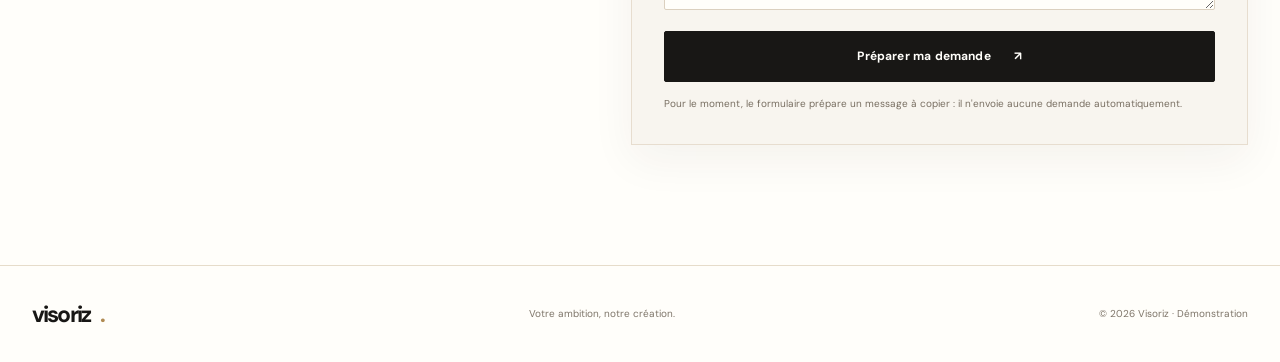
==== commit 52988521: "Visoriz: libellé clair de la maquette fictive" ====
--- a/index.html
+++ b/index.html
@@ -60,7 +60,7 @@
 <div class="ui-bento">
 <article class="ui-panel ui-panel--main">
 <div class="ui-panel-copy"><span class="ui-panel-eyebrow">01 — DIRECTION ARTISTIQUE</span><h3>Chaque détail<br>compte.</h3><p>Des compositions soignées, une typographie juste et une identité qui donne confiance.</p></div>
-<div class="ui-device-desktop" aria-label="Maquette de site de démonstration pour un atelier floral"><div class="ui-device-toolbar"><i></i><i></i><i></i><span>maison-flora.fr — aperçu fictif</span></div><div class="ui-device-screen"><div class="ui-device-screen-copy"><small>MAISON FLORA · ATELIER FLORAL</small><strong>La beauté<br>du vivant.</strong><span>Découvrir nos créations ↗</span></div><img loading="lazy" src="https://images.unsplash.com/photo-1525310072745-f49212b5ac6d?w=850&q=84" alt="Fleurs roses dans la maquette du site floral"></div></div>
+<div class="ui-device-desktop" aria-label="Maquette de site de démonstration pour un atelier floral"><div class="ui-device-toolbar"><i></i><i></i><i></i><span>APERÇU — SITE DE DÉMONSTRATION</span></div><div class="ui-device-screen"><div class="ui-device-screen-copy"><small>MAISON FLORA · ATELIER FLORAL</small><strong>La beauté<br>du vivant.</strong><span>Découvrir nos créations ↗</span></div><img loading="lazy" src="https://images.unsplash.com/photo-1525310072745-f49212b5ac6d?w=850&q=84" alt="Fleurs roses dans la maquette du site floral"></div></div>
 <a class="ui-panel-link" href="demos/fleuriste.html">Explorer cette création <span aria-hidden="true">↗</span></a>
 </article>
 <article class="ui-panel ui-panel--phone">
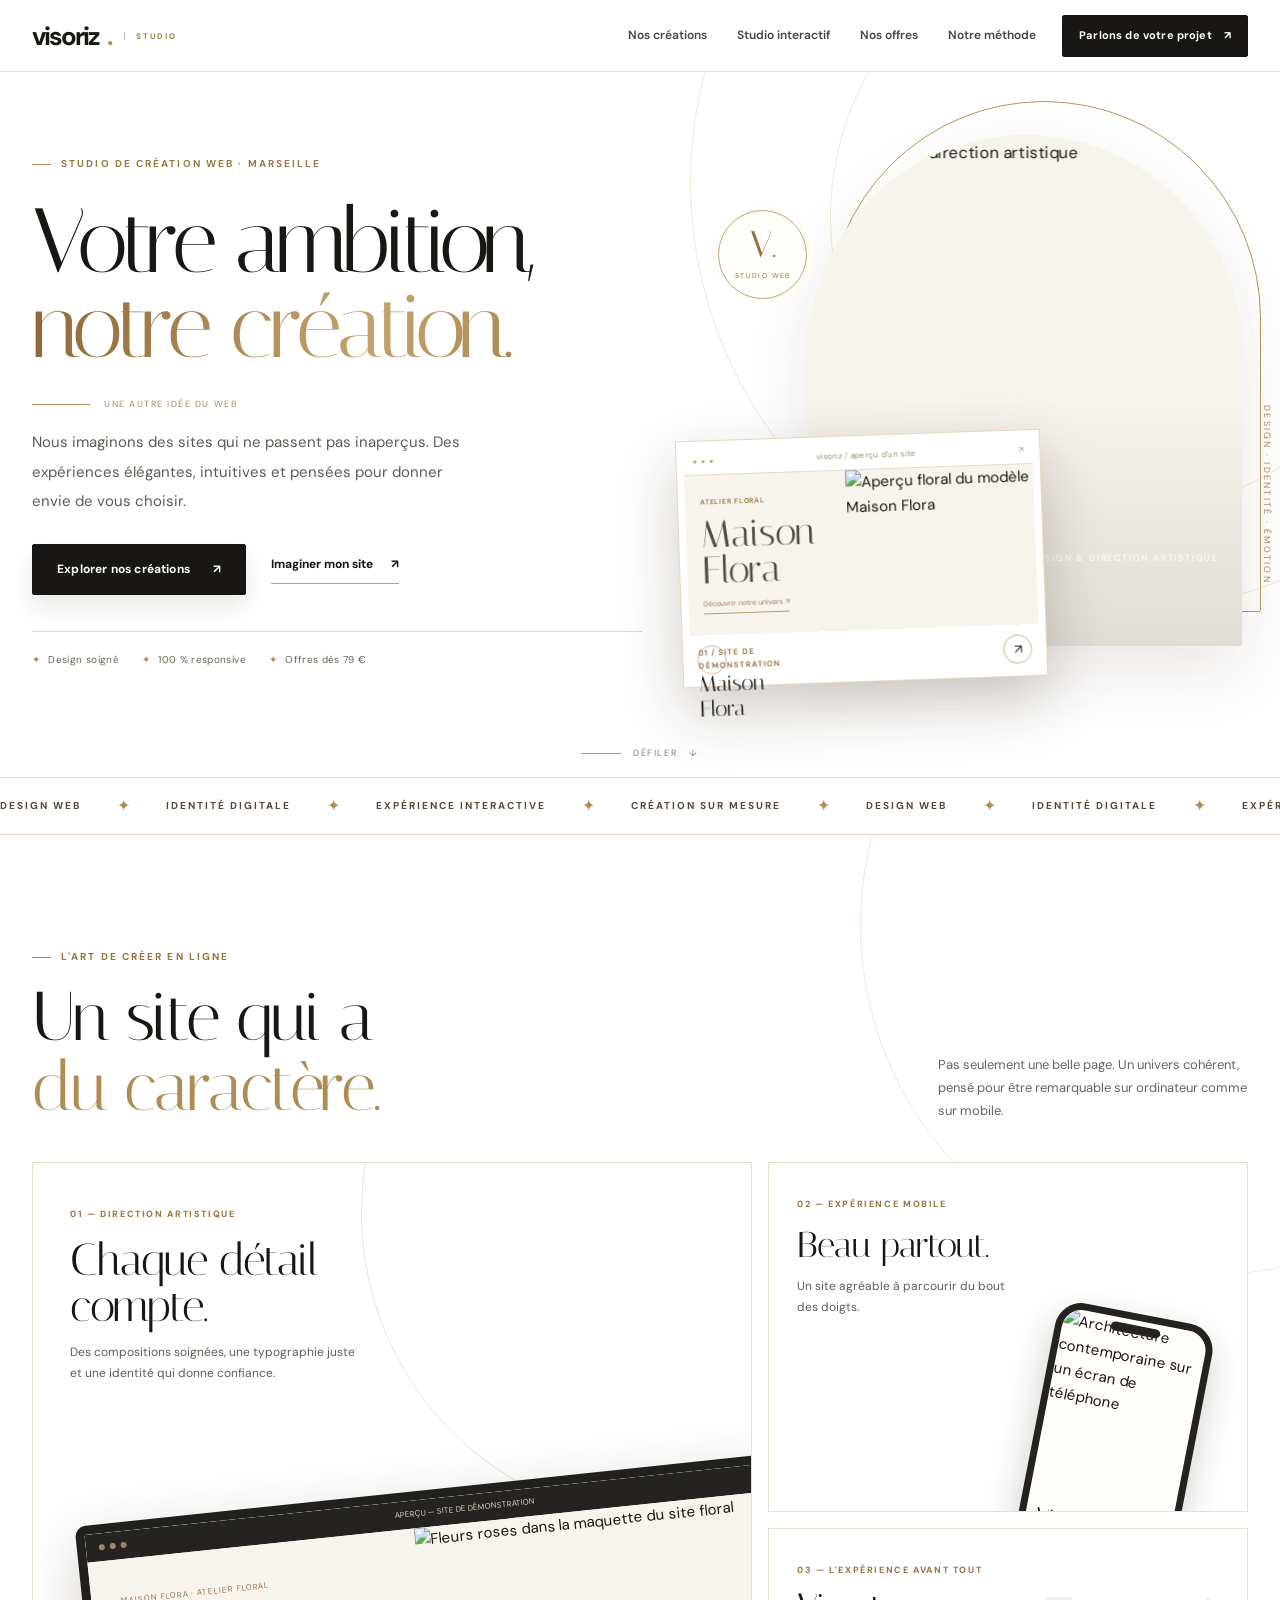
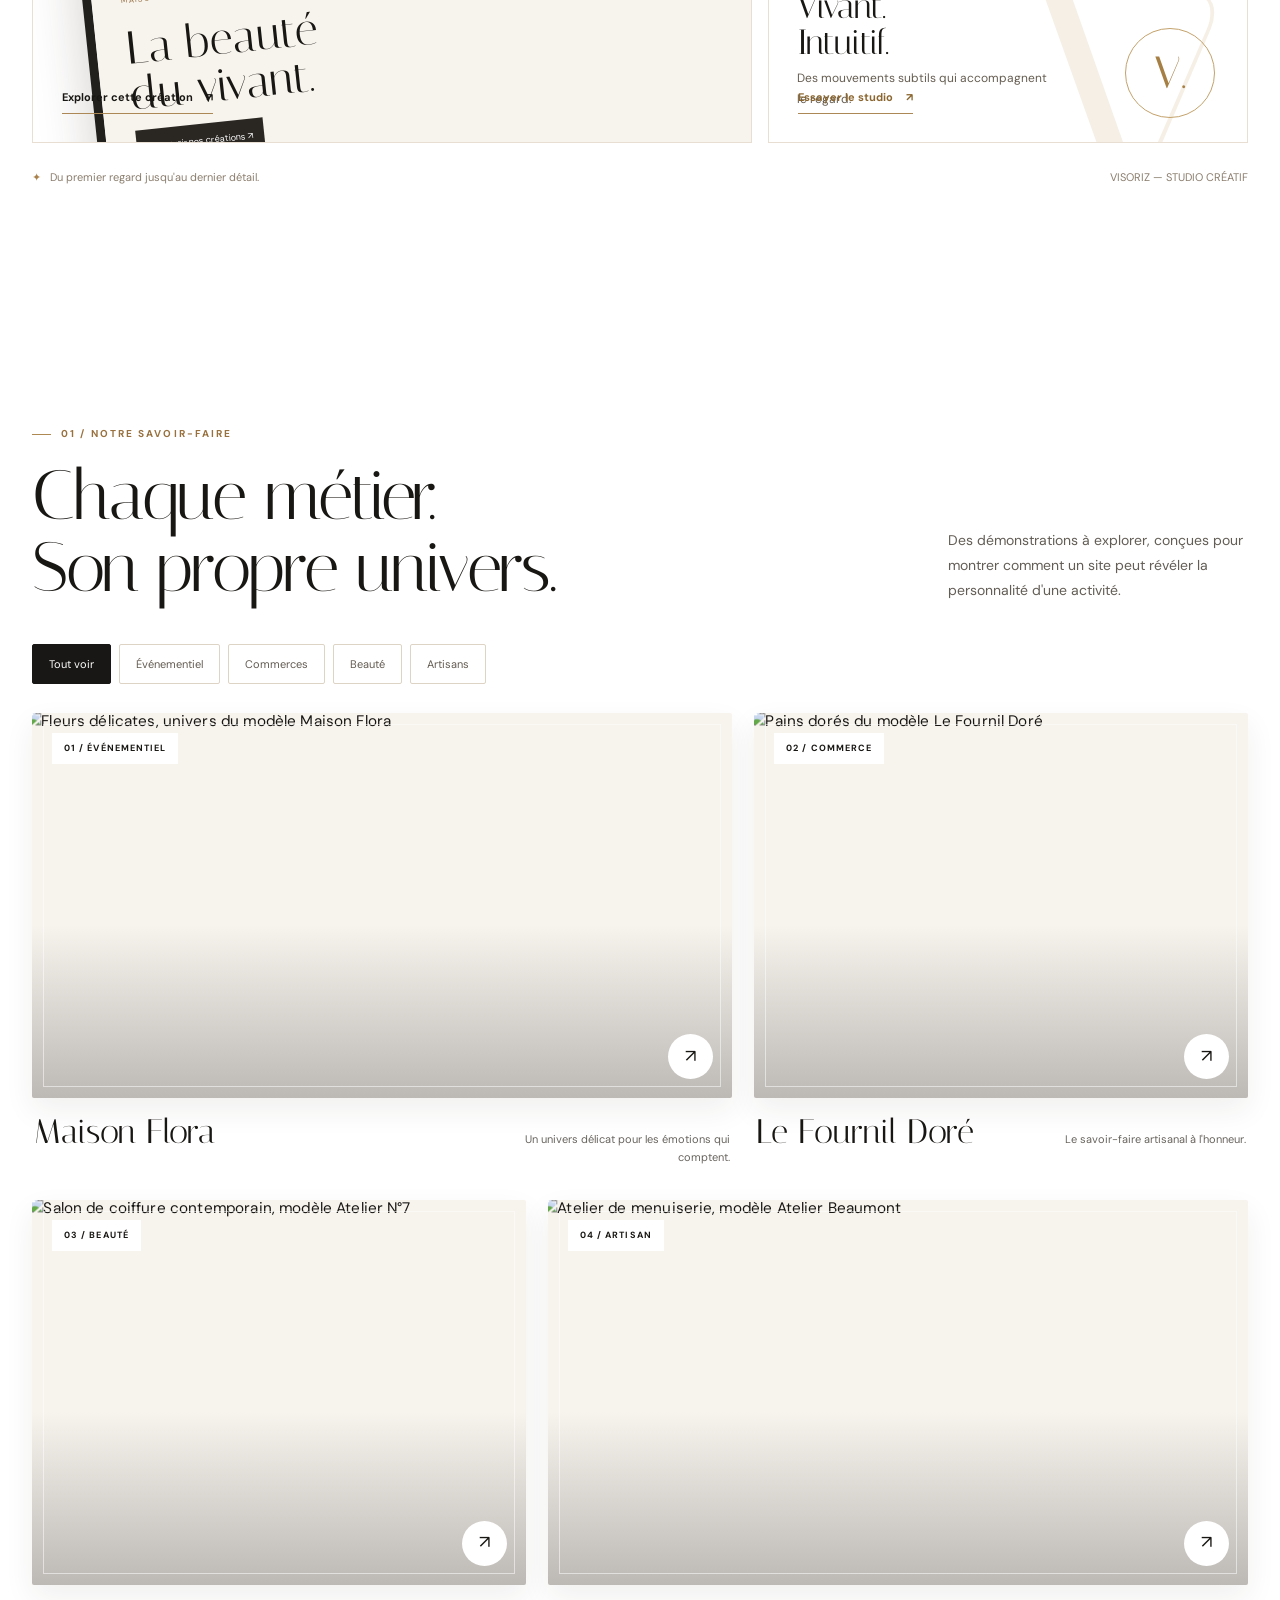
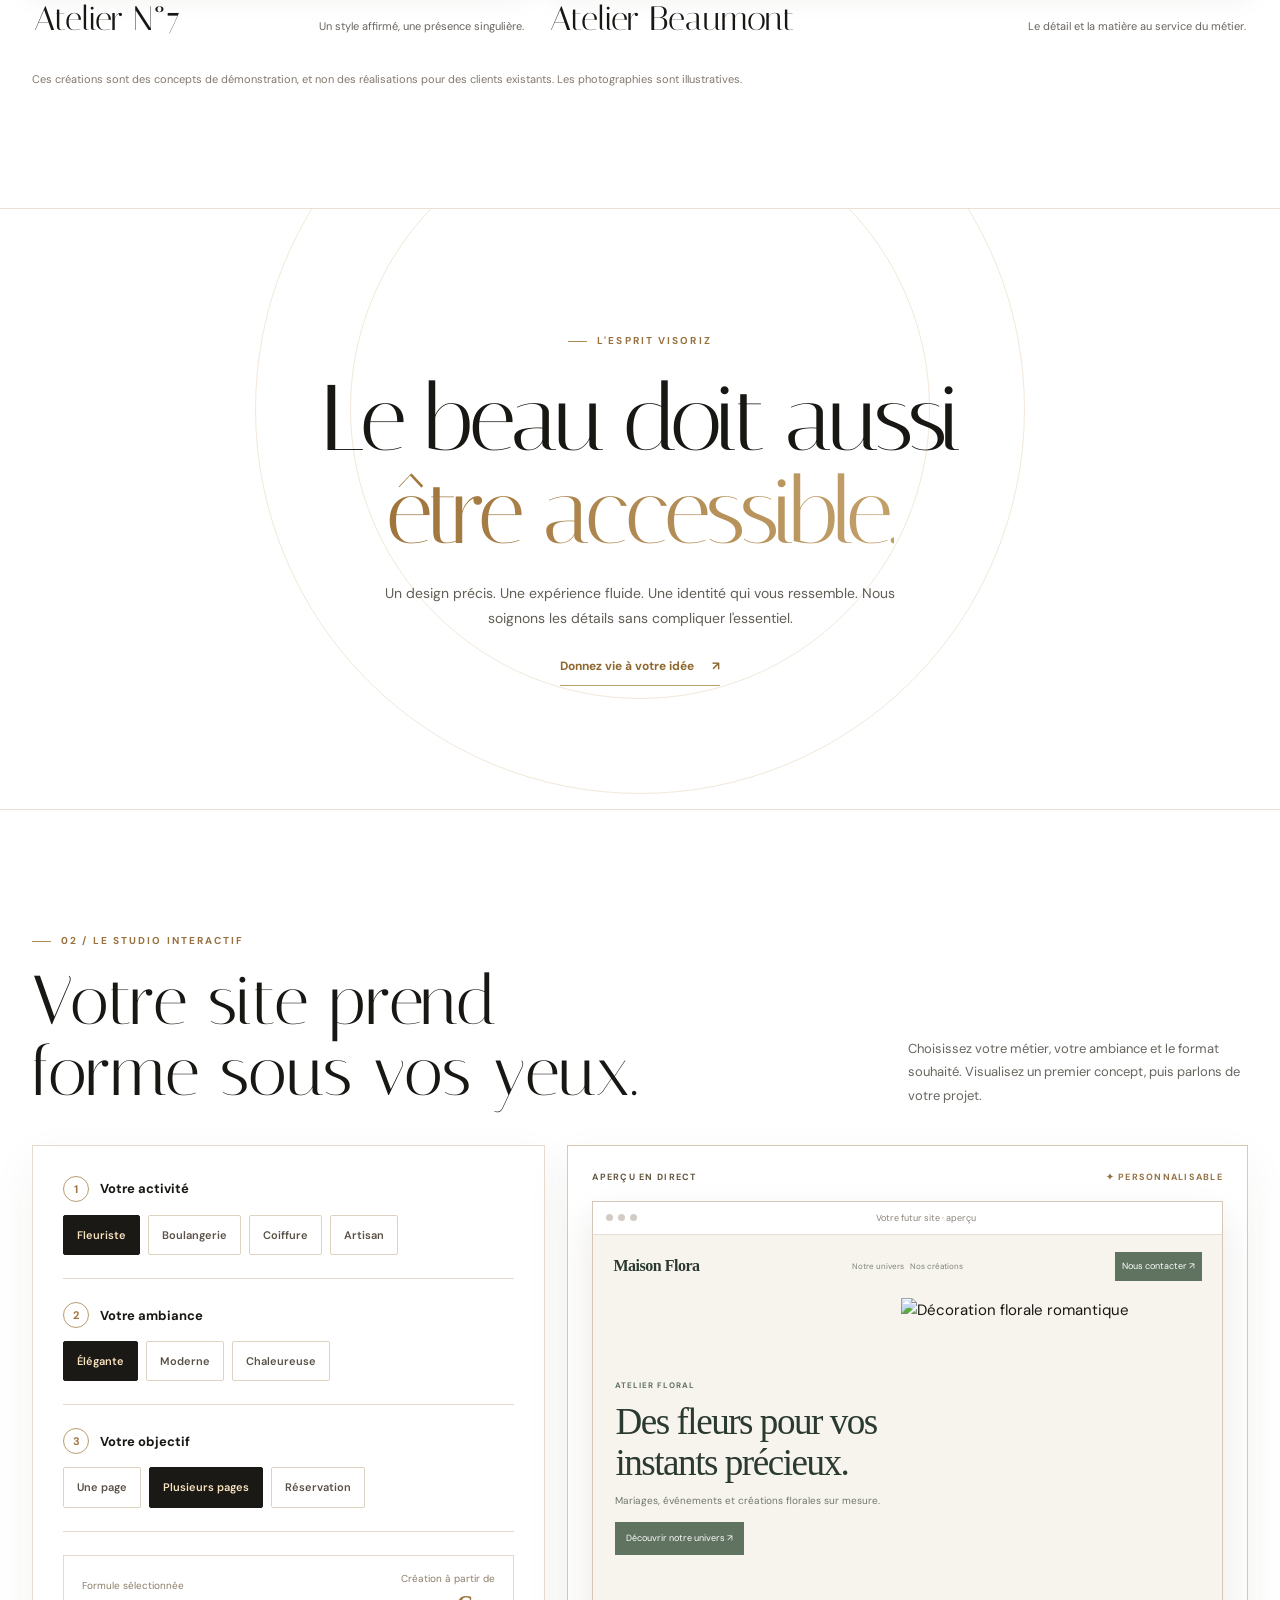
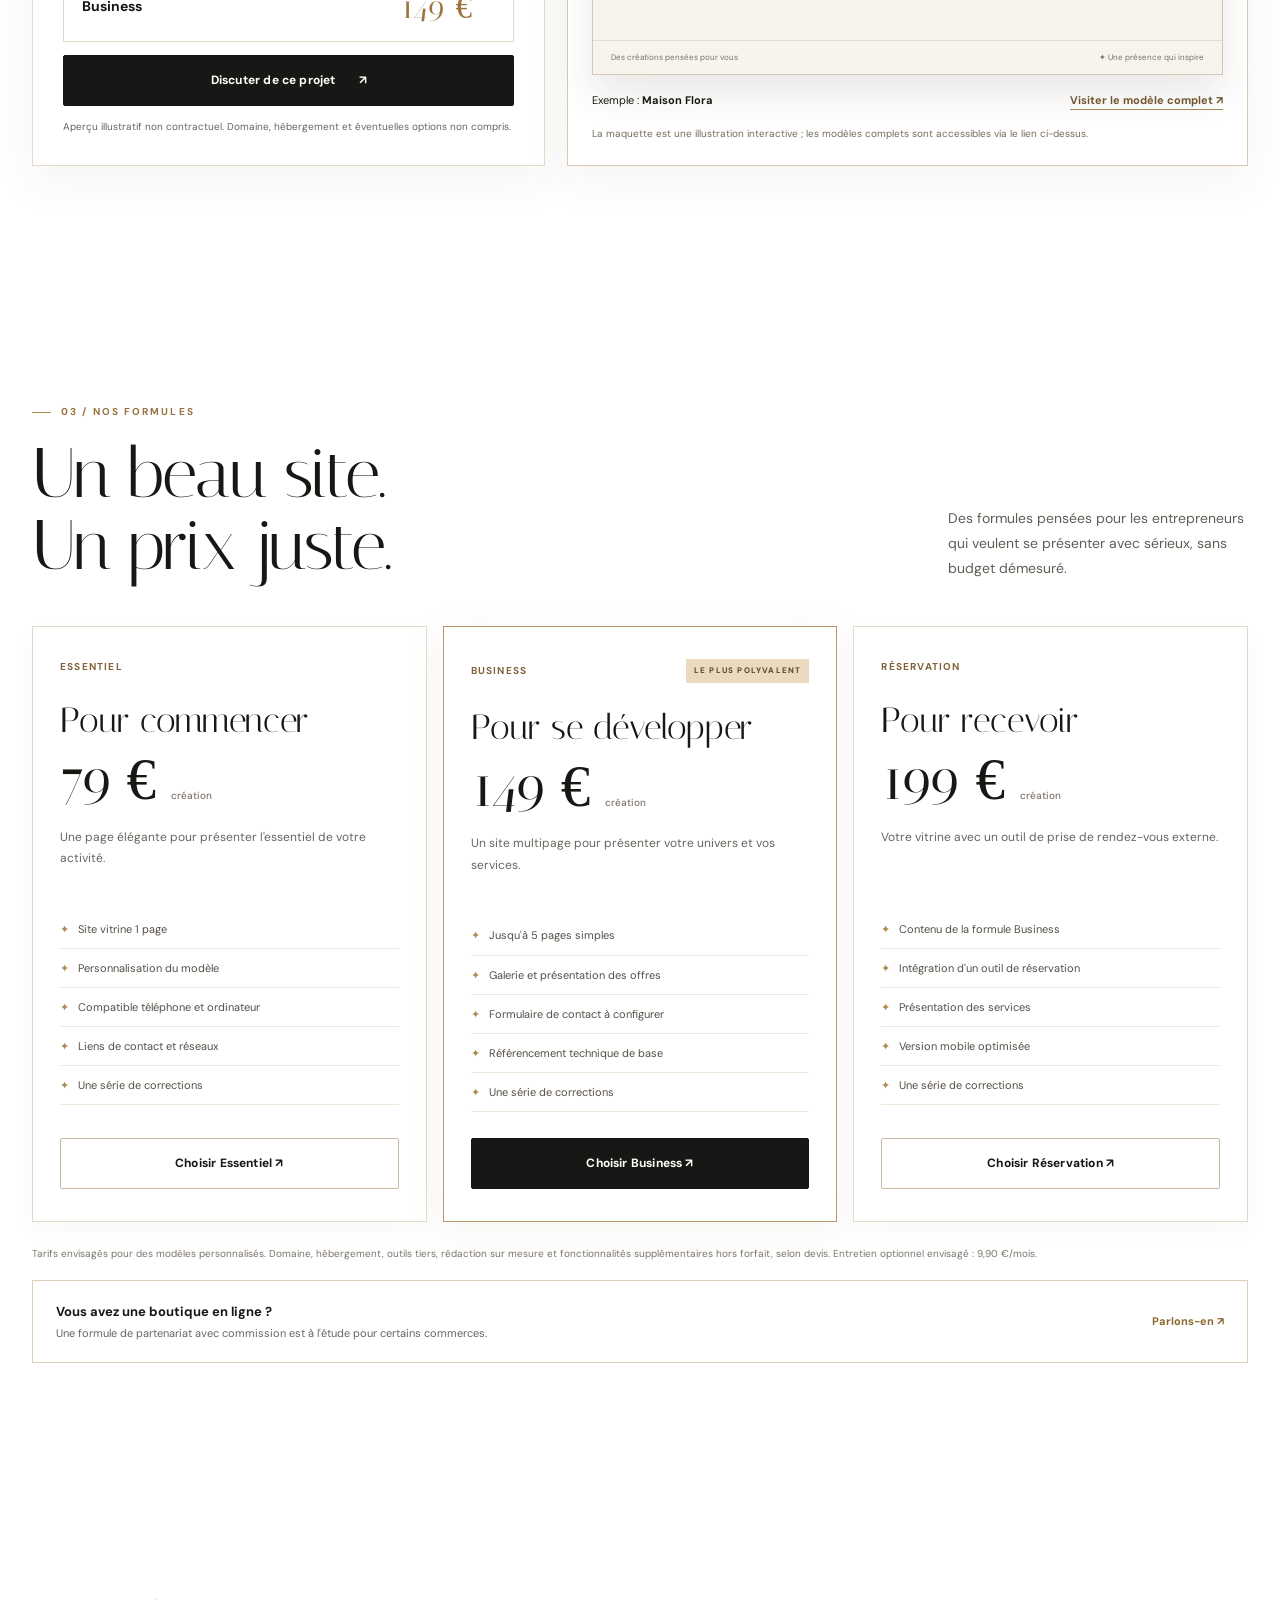
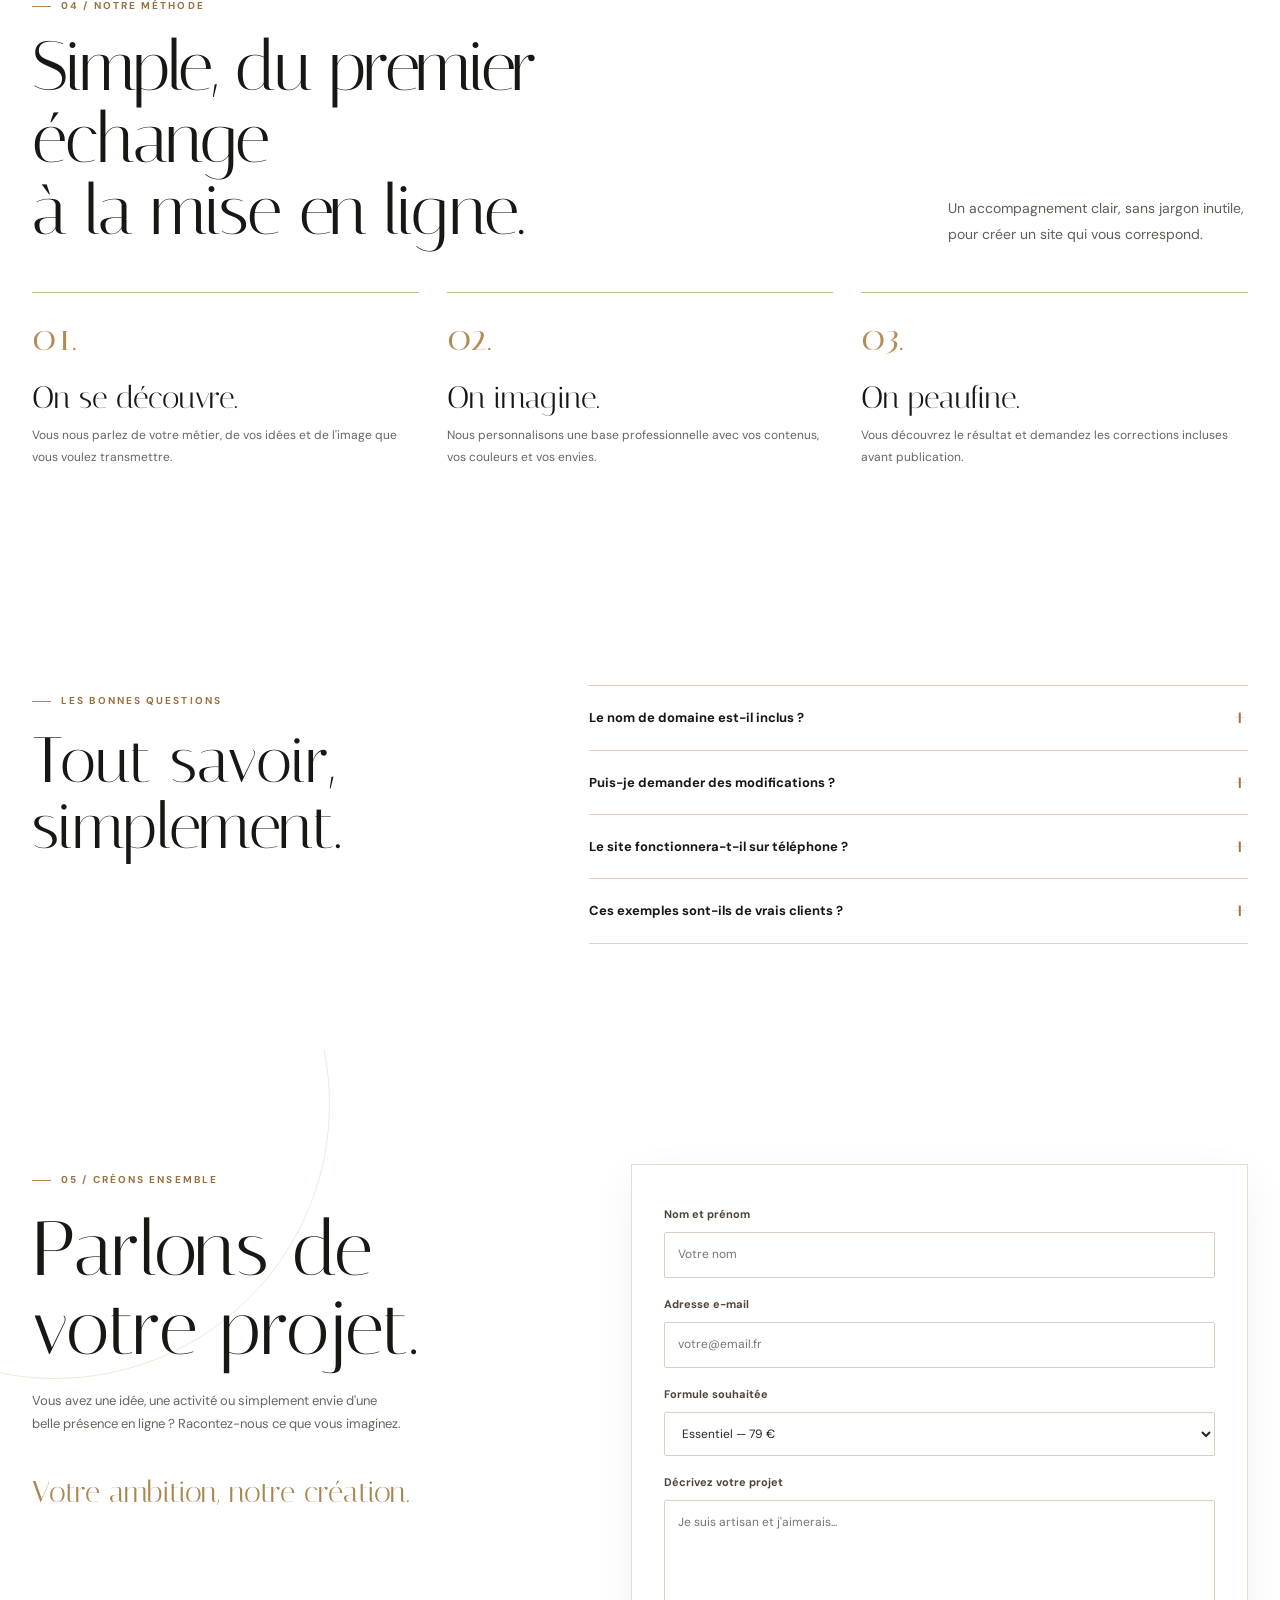
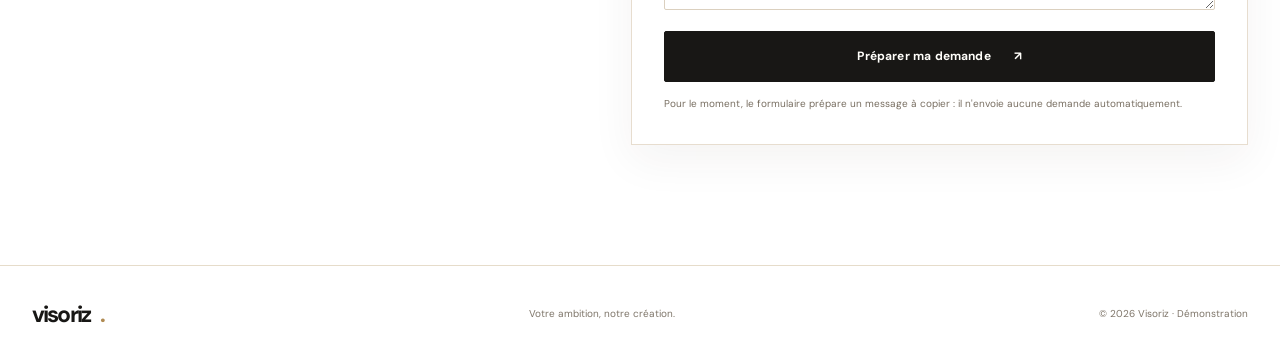
==== commit 91bf99f5: "Visoriz: harmoniser couleur du navigateur avec fond blanc" ====
--- a/index.html
+++ b/index.html
@@ -3,7 +3,7 @@
 <head>
 <meta charset="utf-8">
 <meta name="viewport" content="width=device-width,initial-scale=1">
-<meta name="theme-color" content="#fffefa">
+<meta name="theme-color" content="#ffffff">
 <meta name="color-scheme" content="light">
 <meta name="supported-color-schemes" content="light">
 <meta name="description" content="Visoriz, studio de création web. Des sites élégants et accessibles pour les artisans, commerçants et indépendants. Découvrez nos modèles et nos formules dès 79 €.">
--- a/assets/ui-atelier.css
+++ b/assets/ui-atelier.css
@@ -169,3 +169,30 @@
  .hero-scroll span{animation:none}
  .ui-device-desktop,.ui-phone,.ui-detail-orb{transition:none}
 }
+
+/* VISORIZ — WHITE CANVAS / fond blanc pur sur toutes les sections */
+:root,html,body{--paper:#ffffff!important;--cream:#ffffff!important;--ui-cream:#ffffff!important;background:#ffffff!important;color-scheme:only light!important}
+.header,.hero,.work,.ui-craft,.signature,.vx-studio,.pricing,.process,.faq-section,.contact,.footer,.marquee{background:#ffffff!important;background-image:none!important;color:#191713!important}
+.hero:before,.hero:after,.signature:before,.signature:after,.ui-craft:before,.contact:before{border-color:#d5bb8e55}
+.header{background:#ffffffed!important}
+.mobile-nav{background:#ffffff!important}
+.marquee{border-color:#e7dac6}
+.ui-panel,.ui-panel--main,.ui-panel--phone,.ui-panel--detail,.vx-panel,.vx-preview-wrap,.plan,.form,.partner-mini,.vx-estimate{background:#ffffff!important;background-image:none!important;color:#191713!important}
+.ui-panel--main:before{background:none!important}
+.ui-panel--detail{border-color:#e8dfd2!important}
+.ui-panel--detail:before{color:#c9aa7630!important}
+.ui-panel--detail .ui-panel-eyebrow{color:#98713e!important}
+.ui-panel--detail p{color:#655d51!important}
+.ui-panel--detail .ui-panel-link{color:#8b662f!important}
+.ui-detail-orb{color:#a67f45!important}
+.ui-panel--main:after{border-color:#c6a46d55}
+.signature h2,.section-heading h2,.ui-craft-head h2,.vx-studio-head h2,.contact h2,.faq-grid h2{color:#191713}
+.hero .eyebrow,.ui-panel-eyebrow,.eyebrow{color:#98713e}
+.hero h1,.hero h1:not(em){color:#191713!important}
+.hero h1 em{color:#aa824c!important}
+.hero-lead,.signature p,.ui-panel p,.section-heading p{color:#625d55}
+.project-image,.hero-arch,.art-preview-scene,.vx-site,.ui-device-screen{background-color:#f7f3ed}
+.project-tag,.project-arrow,.art-preview,.art-browser,.vx-browser-bar{background:#ffffff!important}
+.filter:not(.active),.vx-choice:not([aria-pressed=true]){background:#ffffff!important}
+.form input,.form textarea,.form select{background:#ffffff!important}
+@media(max-width:900px){.mobile-nav{background:#ffffff!important}}
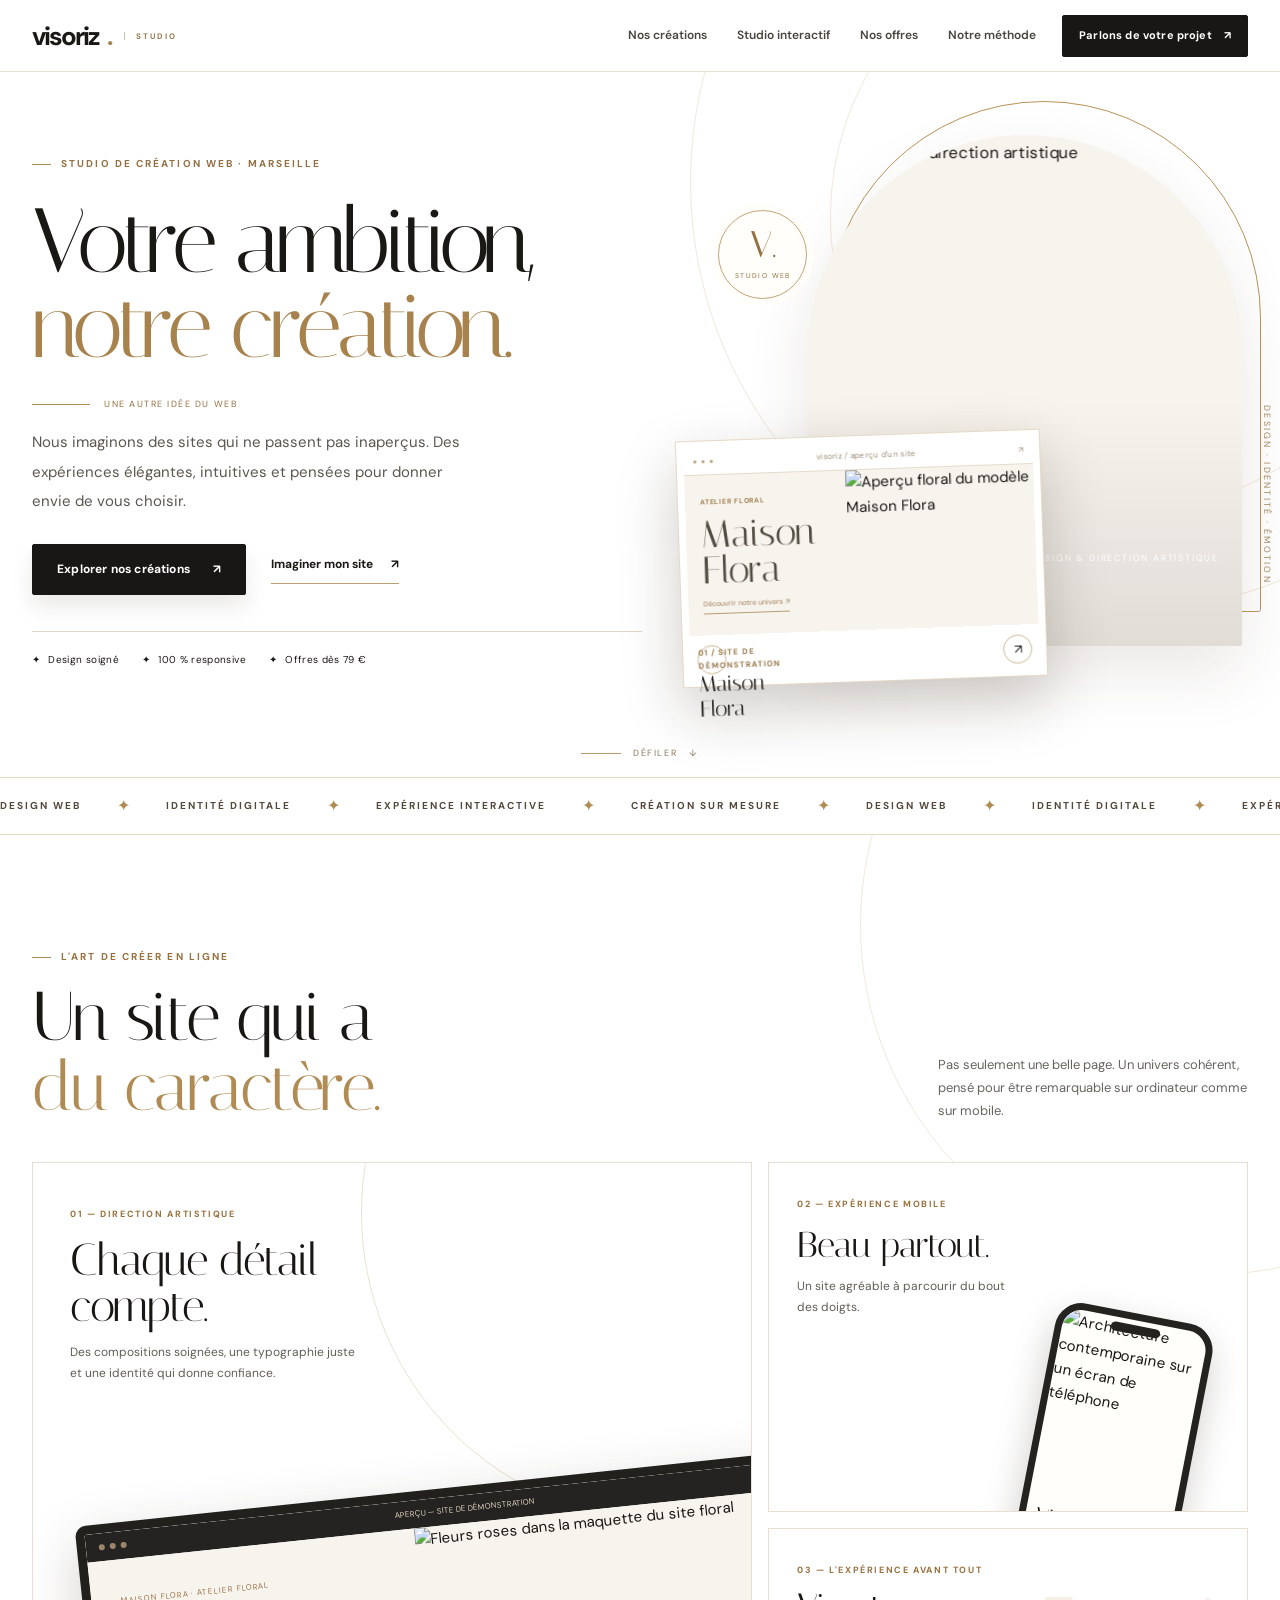
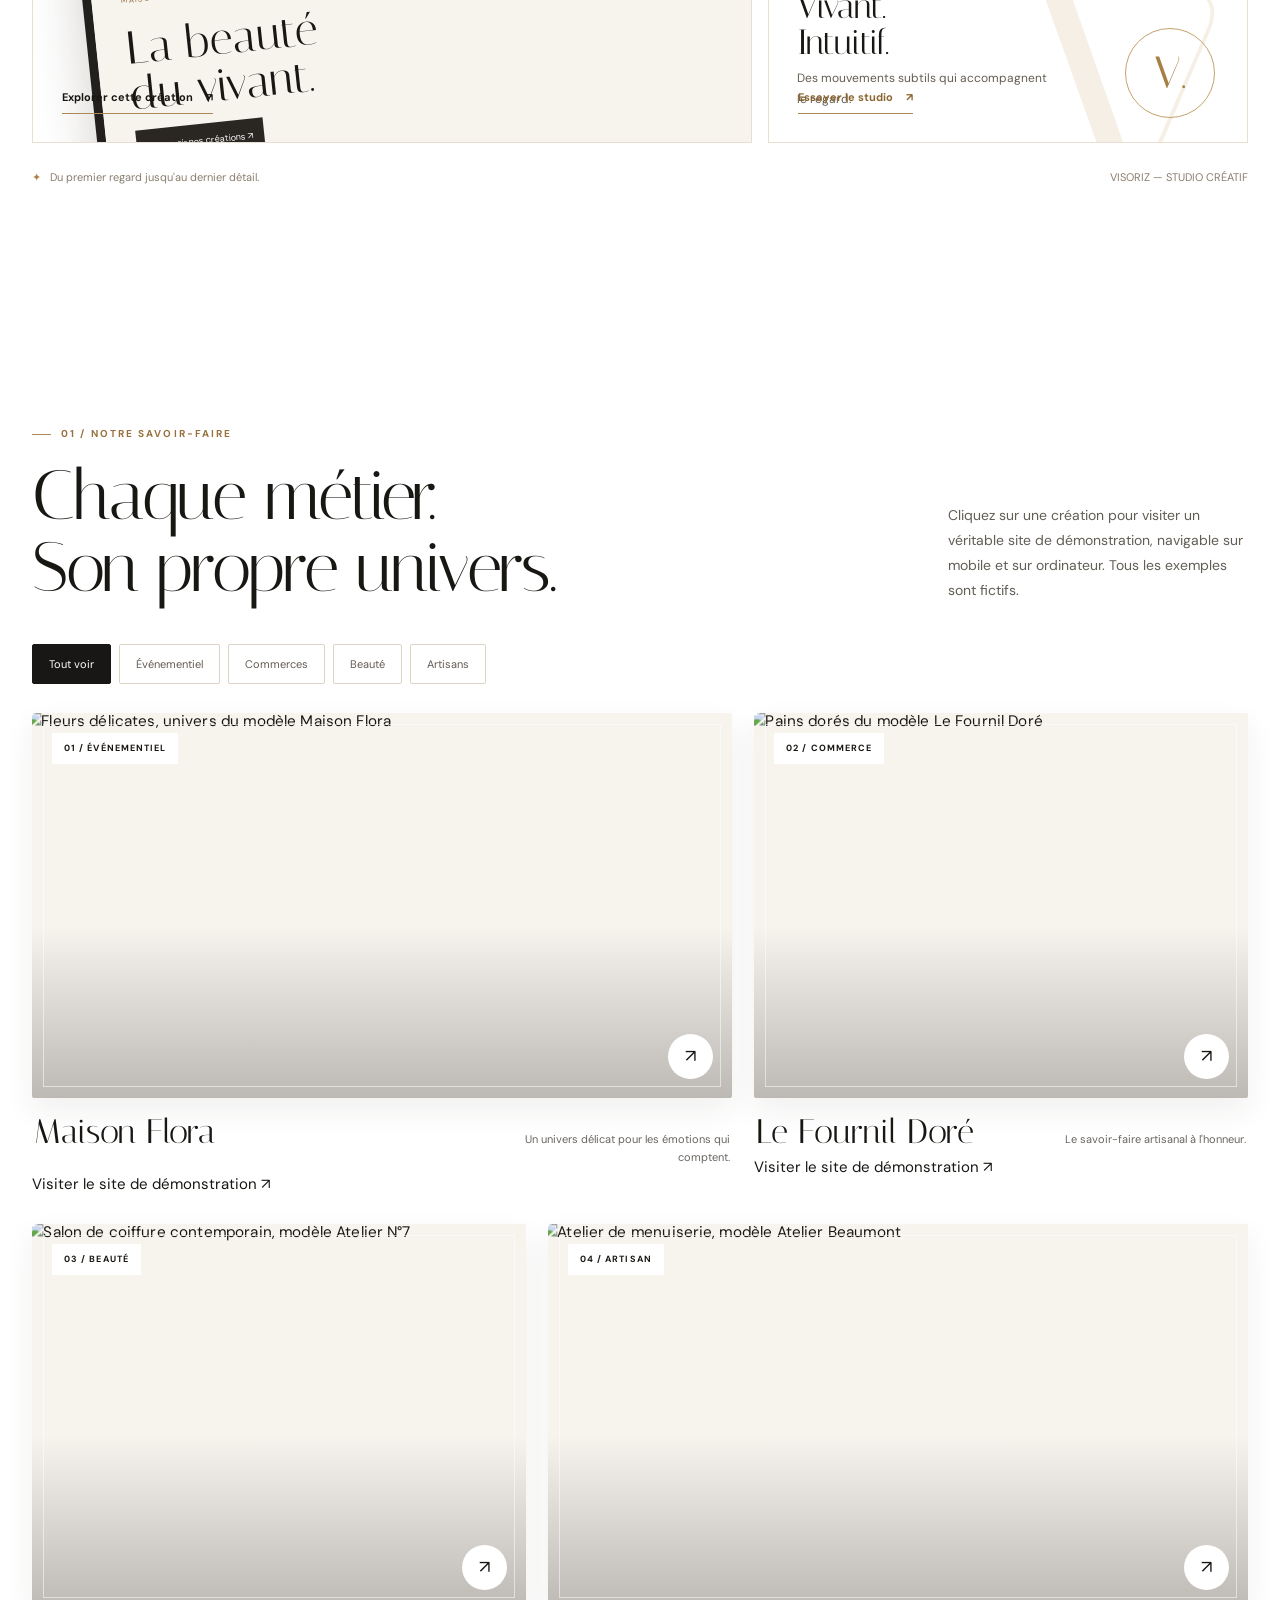
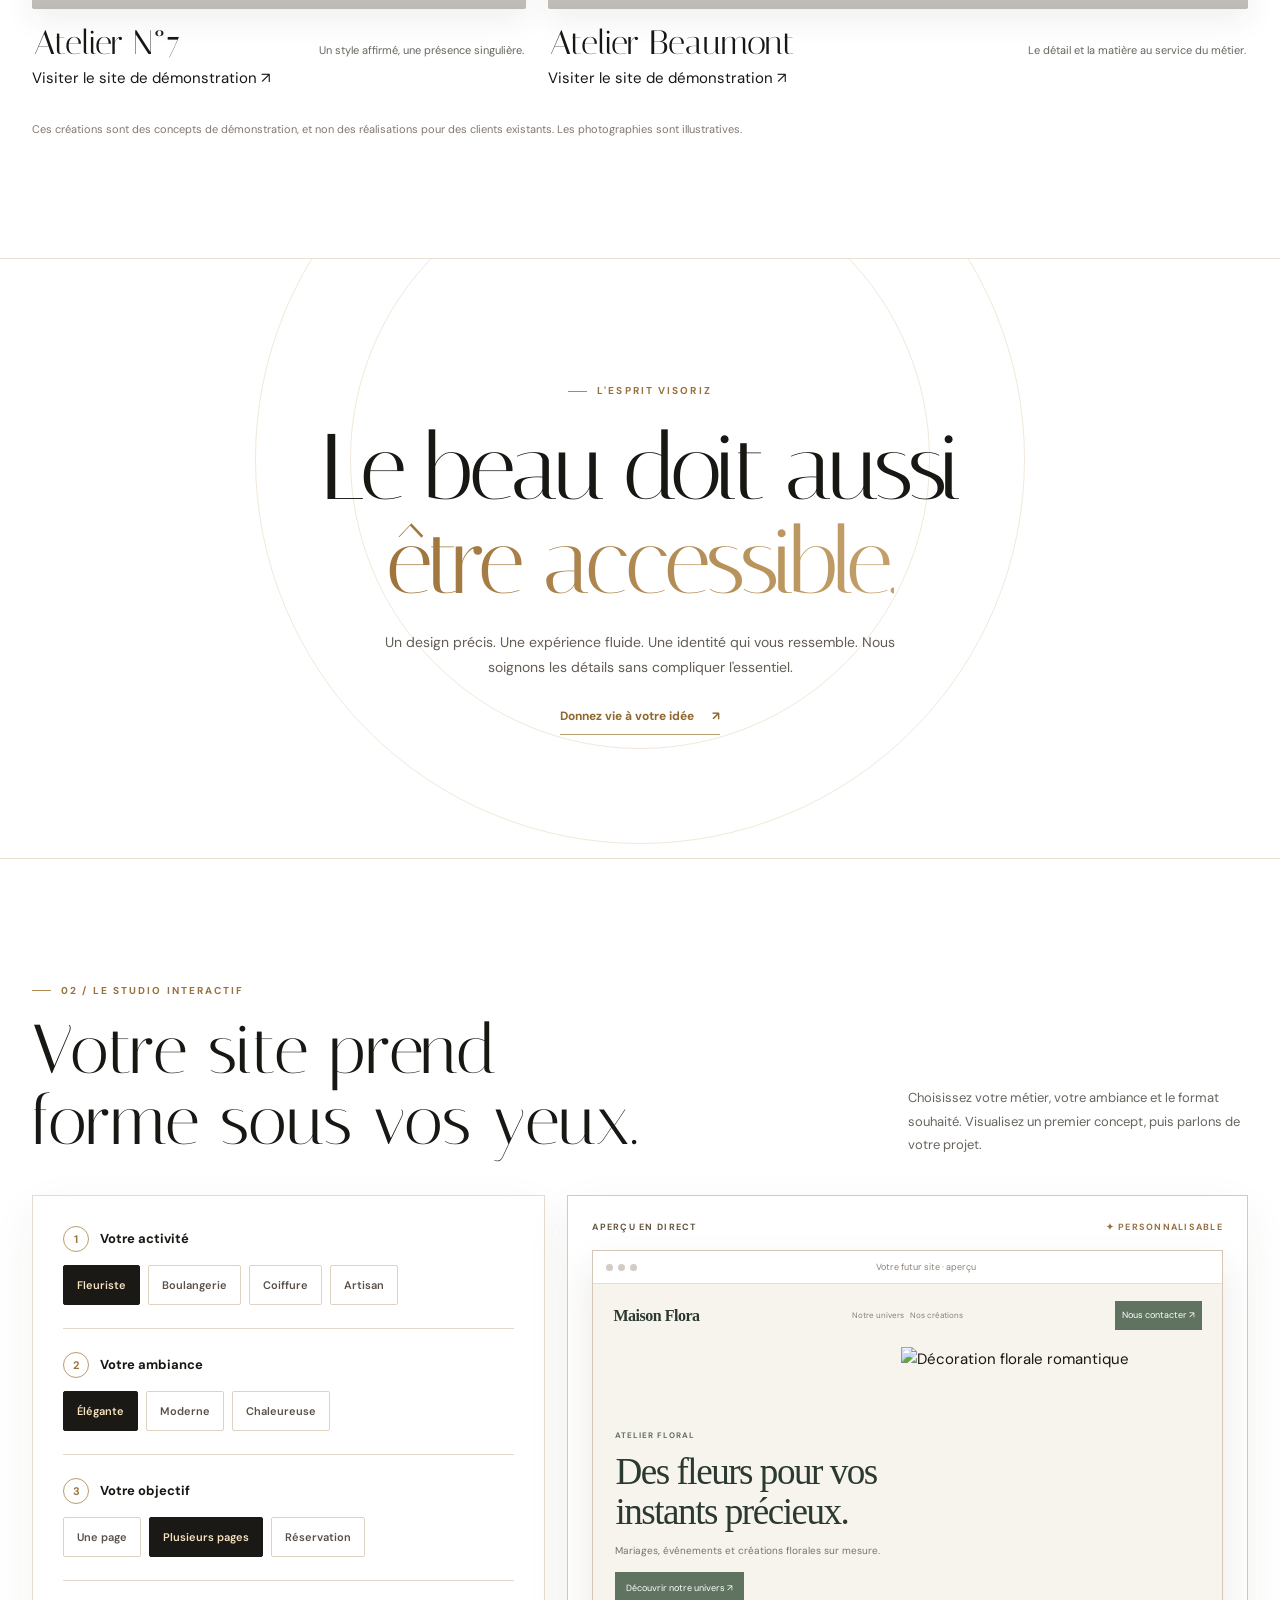
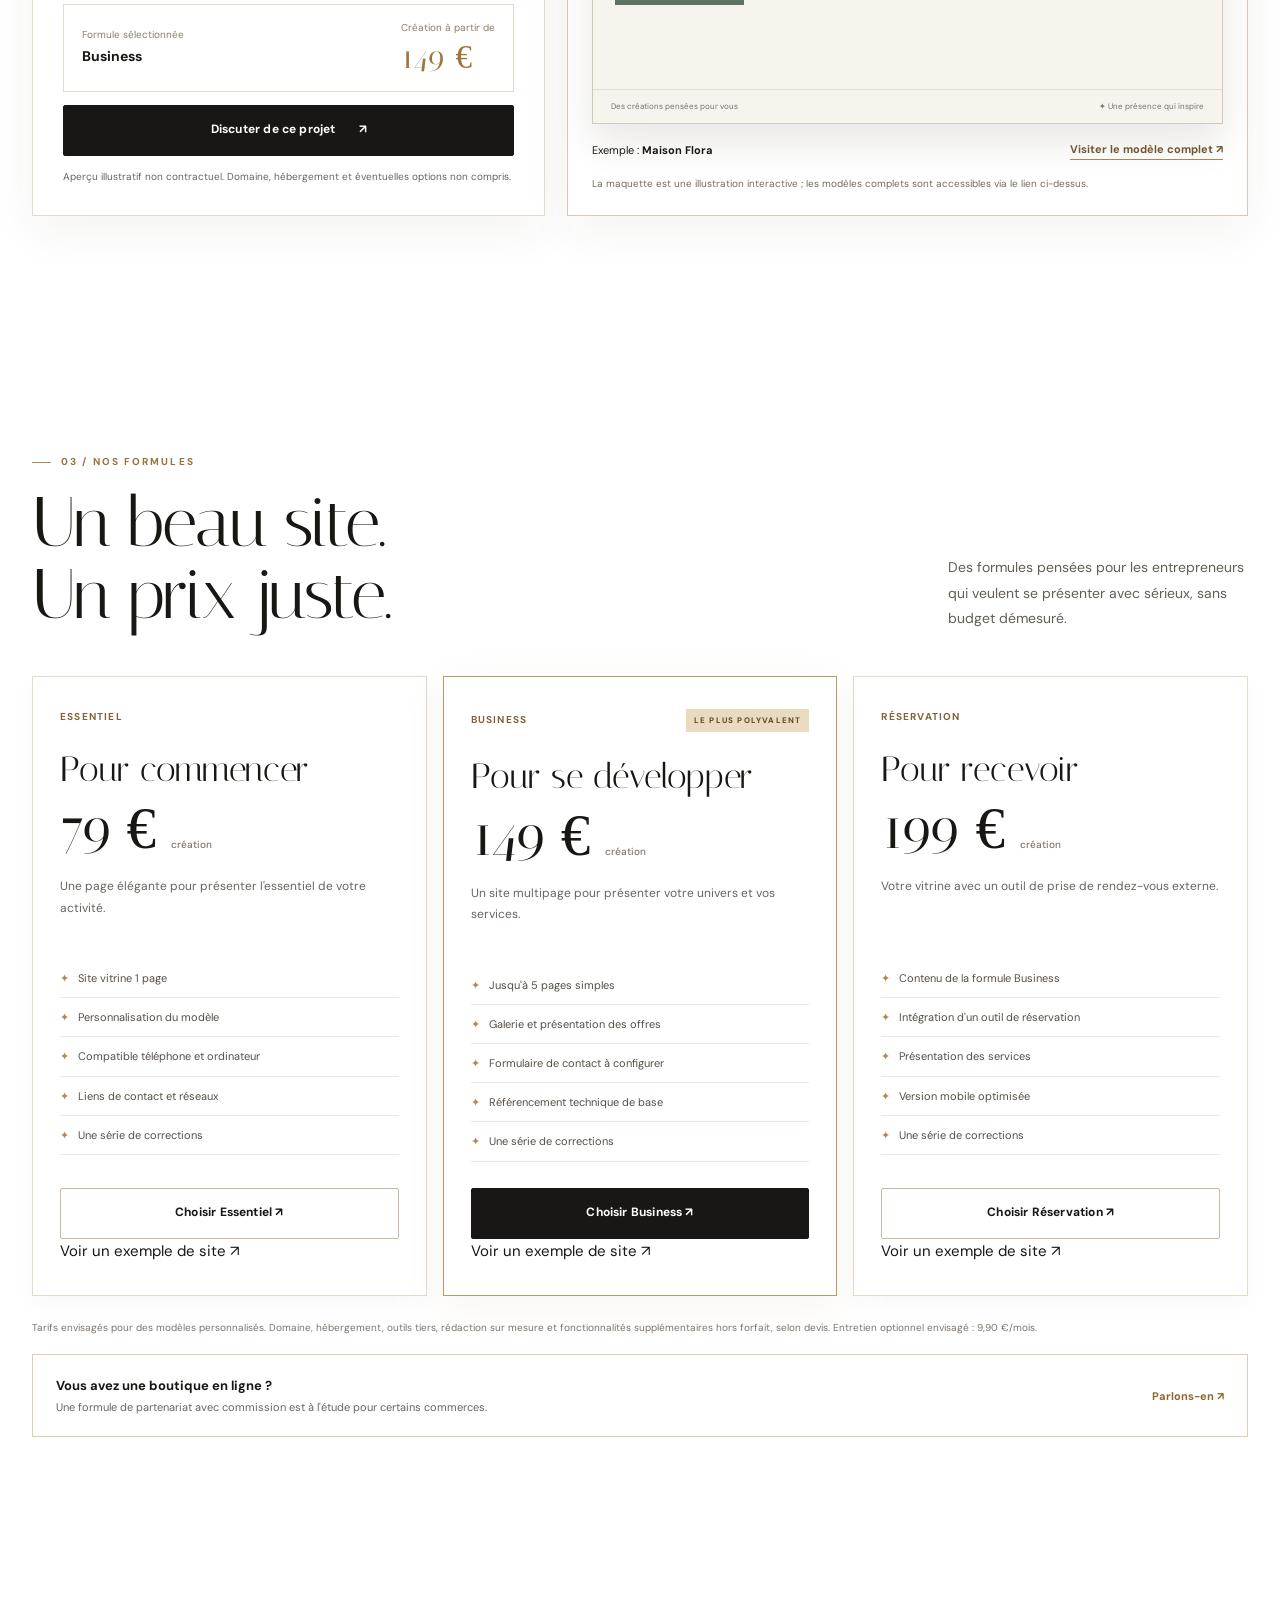
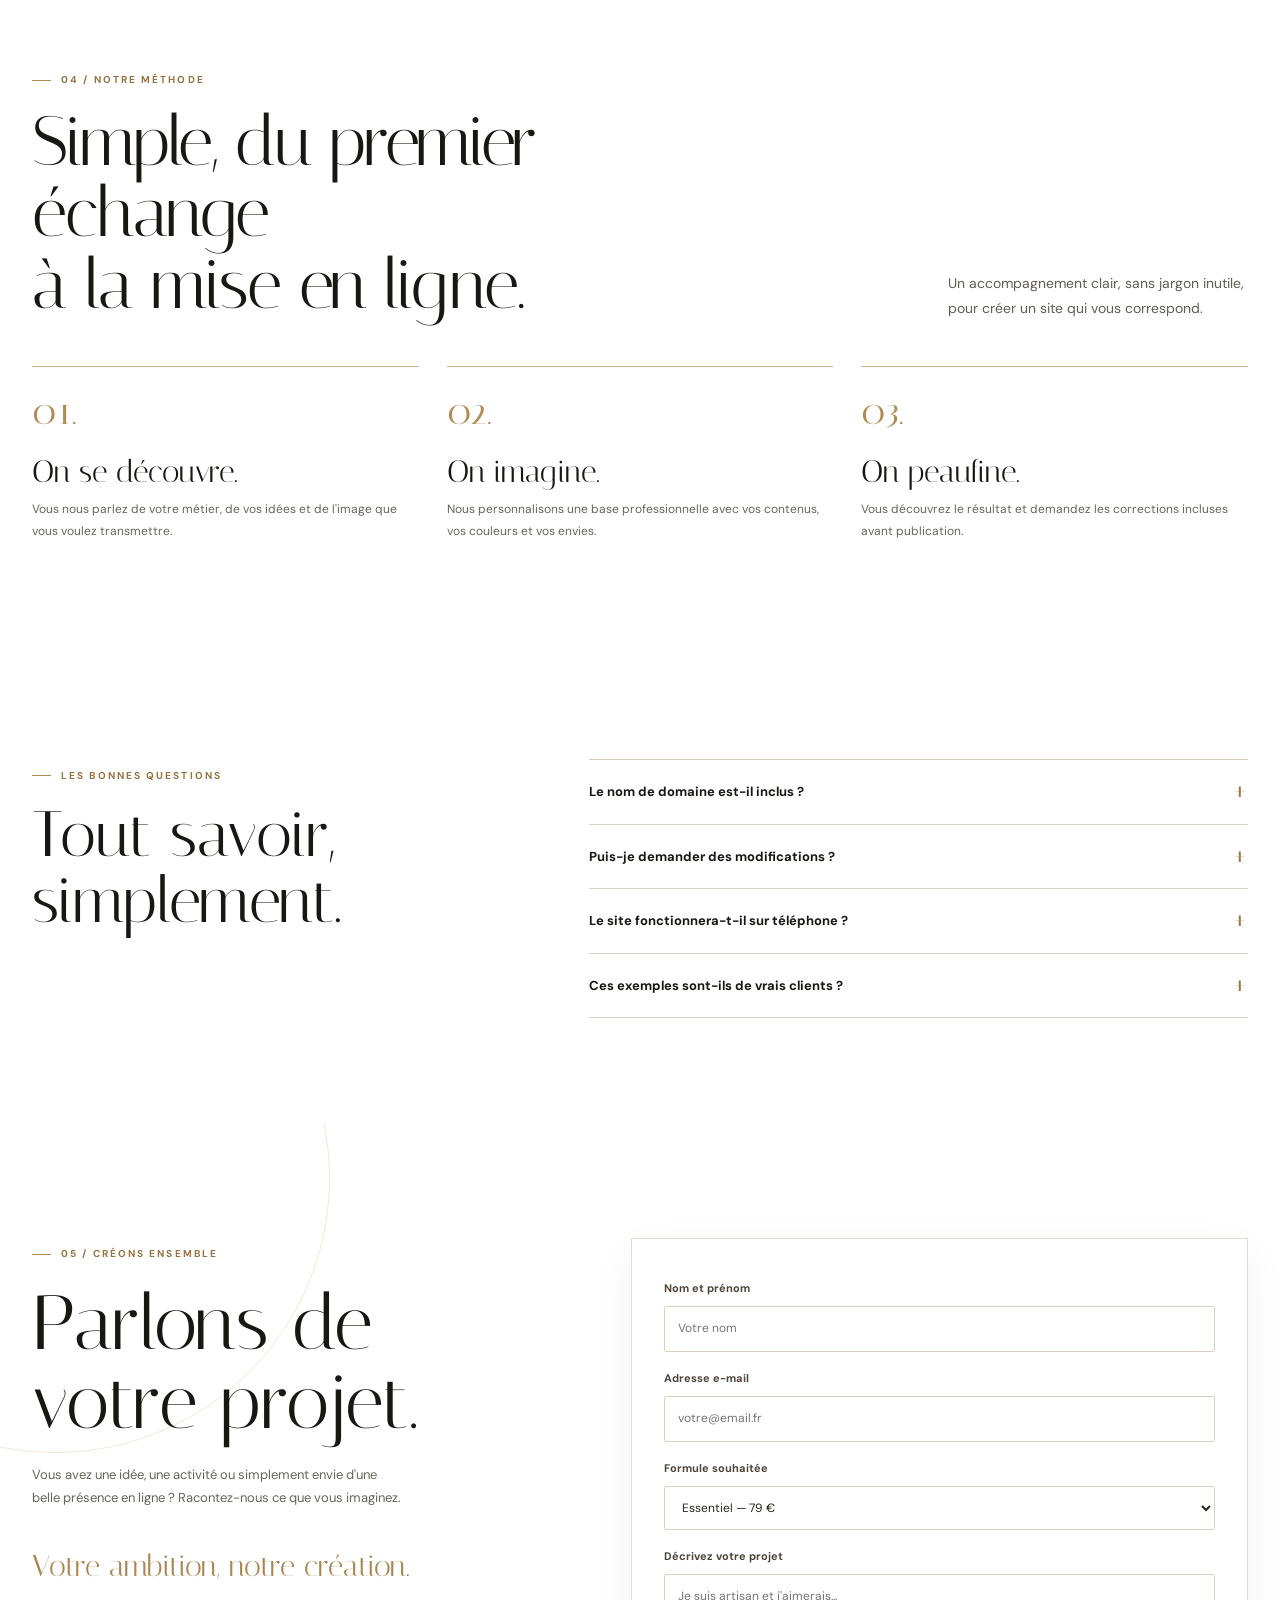
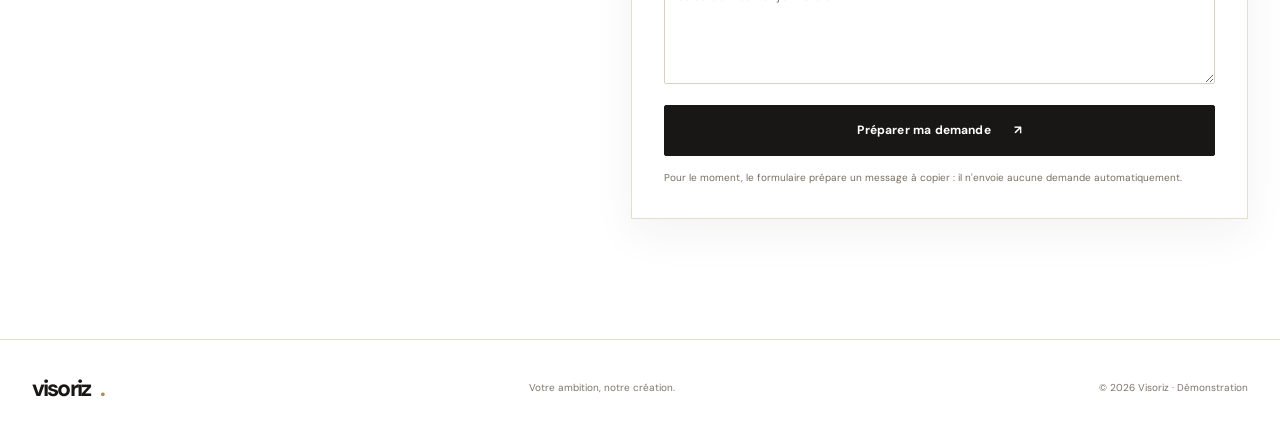
==== commit 23280280: "Connecter clairement réalisations et offres aux sites de démonstration" ====
--- a/index.html
+++ b/index.html
@@ -4,15 +4,15 @@
 <meta charset="utf-8">
 <meta name="viewport" content="width=device-width,initial-scale=1">
 <meta name="theme-color" content="#ffffff">
-<meta name="color-scheme" content="light">
-<meta name="supported-color-schemes" content="light">
+<meta name="color-scheme" content="only light">
+<meta name="supported-color-schemes" content="only light">
 <meta name="description" content="Visoriz, studio de création web. Des sites élégants et accessibles pour les artisans, commerçants et indépendants. Découvrez nos modèles et nos formules dès 79 €.">
 <title>Visoriz — Studio de création web | Votre ambition, notre création.</title>
 <link rel="preconnect" href="https://fonts.googleapis.com">
 <link rel="preconnect" href="https://fonts.gstatic.com" crossorigin>
 <link rel="preconnect" href="https://images.unsplash.com">
 <link rel="stylesheet" href="assets/editorial.css">
-<link rel="stylesheet" href="assets/ui-atelier.css">
+<link rel="stylesheet" href="assets/ui-atelier.css?v=white7">
 </head>
 <body>
 <a class="skip" href="#contenu">Aller au contenu</a>
@@ -76,7 +76,7 @@
 <div class="ui-craft-foot"><span>Du premier regard jusqu'au dernier détail.</span><span>VISORIZ — STUDIO CRÉATIF</span></div>
 </div></section>
 <section class="work" id="realisations" aria-labelledby="work-title"><div class="container">
-<div class="section-heading"><div><span class="eyebrow">01 / NOTRE SAVOIR-FAIRE</span><h2 id="work-title">Chaque métier.<br>Son propre univers.</h2></div><p>Des démonstrations à explorer, conçues pour montrer comment un site peut révéler la personnalité d'une activité.</p></div>
+<div class="section-heading"><div><span class="eyebrow">01 / NOTRE SAVOIR-FAIRE</span><h2 id="work-title">Chaque métier.<br>Son propre univers.</h2></div><p>Cliquez sur une création pour visiter un véritable site de démonstration, navigable sur mobile et sur ordinateur. Tous les exemples sont fictifs.</p></div>
 <div class="filters" role="group" aria-label="Filtrer les modèles">
 <button class="filter active" type="button" data-filter="all" aria-pressed="true">Tout voir</button>
 <button class="filter" type="button" data-filter="fleuriste" aria-pressed="false">Événementiel</button>
@@ -85,10 +85,10 @@
 <button class="filter" type="button" data-filter="artisan" aria-pressed="false">Artisans</button>
 </div>
 <div class="projects">
-<a class="project" data-category="fleuriste" href="demos/fleuriste.html"><div class="project-image"><img loading="lazy" src="https://images.unsplash.com/photo-1525310072745-f49212b5ac6d?w=1300&q=86" alt="Fleurs délicates, univers du modèle Maison Flora"><span class="project-tag">01 / Événementiel</span><span class="project-arrow" aria-hidden="true">↗</span></div><div class="project-text"><h3>Maison Flora</h3><p>Un univers délicat pour les émotions qui comptent.</p></div></a>
-<a class="project" data-category="boulangerie" href="demos/boulangerie.html"><div class="project-image"><img loading="lazy" src="https://images.unsplash.com/photo-1509440159596-0249088772ff?w=1000&q=86" alt="Pains dorés du modèle Le Fournil Doré"><span class="project-tag">02 / Commerce</span><span class="project-arrow" aria-hidden="true">↗</span></div><div class="project-text"><h3>Le Fournil Doré</h3><p>Le savoir-faire artisanal à l'honneur.</p></div></a>
-<a class="project" data-category="coiffure" href="demos/coiffure.html"><div class="project-image"><img loading="lazy" src="https://images.unsplash.com/photo-1503951914875-452162b0f3f1?w=1000&q=86" alt="Salon de coiffure contemporain, modèle Atelier N°7"><span class="project-tag">03 / Beauté</span><span class="project-arrow" aria-hidden="true">↗</span></div><div class="project-text"><h3>Atelier N°7</h3><p>Un style affirmé, une présence singulière.</p></div></a>
-<a class="project" data-category="artisan" href="demos/artisan.html"><div class="project-image"><img loading="lazy" src="https://images.unsplash.com/photo-1530124566582-a618bc2615dc?w=1300&q=86" alt="Atelier de menuiserie, modèle Atelier Beaumont"><span class="project-tag">04 / Artisan</span><span class="project-arrow" aria-hidden="true">↗</span></div><div class="project-text"><h3>Atelier Beaumont</h3><p>Le détail et la matière au service du métier.</p></div></a>
+<a class="project" data-category="fleuriste" href="demos/fleuriste.html" aria-label="Visiter le site de démonstration Maison Flora"><div class="project-image"><img loading="lazy" src="https://images.unsplash.com/photo-1525310072745-f49212b5ac6d?w=1300&q=86" alt="Fleurs délicates, univers du modèle Maison Flora"><span class="project-tag">01 / Événementiel</span><span class="project-arrow" aria-hidden="true">↗</span></div><div class="project-text"><h3>Maison Flora</h3><p>Un univers délicat pour les émotions qui comptent.</p></div><span class="project-visit" aria-hidden="true">Visiter le site de démonstration <span>↗</span></span></a>
+<a class="project" data-category="boulangerie" href="demos/boulangerie.html" aria-label="Visiter le site de démonstration Le Fournil Doré"><div class="project-image"><img loading="lazy" src="https://images.unsplash.com/photo-1509440159596-0249088772ff?w=1000&q=86" alt="Pains dorés du modèle Le Fournil Doré"><span class="project-tag">02 / Commerce</span><span class="project-arrow" aria-hidden="true">↗</span></div><div class="project-text"><h3>Le Fournil Doré</h3><p>Le savoir-faire artisanal à l'honneur.</p></div><span class="project-visit" aria-hidden="true">Visiter le site de démonstration <span>↗</span></span></a>
+<a class="project" data-category="coiffure" href="demos/coiffure.html" aria-label="Visiter le site de démonstration Atelier N°7"><div class="project-image"><img loading="lazy" src="https://images.unsplash.com/photo-1503951914875-452162b0f3f1?w=1000&q=86" alt="Salon de coiffure contemporain, modèle Atelier N°7"><span class="project-tag">03 / Beauté</span><span class="project-arrow" aria-hidden="true">↗</span></div><div class="project-text"><h3>Atelier N°7</h3><p>Un style affirmé, une présence singulière.</p></div><span class="project-visit" aria-hidden="true">Visiter le site de démonstration <span>↗</span></span></a>
+<a class="project" data-category="artisan" href="demos/artisan.html" aria-label="Visiter le site de démonstration Atelier Beaumont"><div class="project-image"><img loading="lazy" src="https://images.unsplash.com/photo-1530124566582-a618bc2615dc?w=1300&q=86" alt="Atelier de menuiserie, modèle Atelier Beaumont"><span class="project-tag">04 / Artisan</span><span class="project-arrow" aria-hidden="true">↗</span></div><div class="project-text"><h3>Atelier Beaumont</h3><p>Le détail et la matière au service du métier.</p></div><span class="project-visit" aria-hidden="true">Visiter le site de démonstration <span>↗</span></span></a>
 </div><p class="work-note">Ces créations sont des concepts de démonstration, et non des réalisations pour des clients existants. Les photographies sont illustratives.</p>
 </div></section>
 <section class="signature" aria-labelledby="signature-title"><div class="container"><span class="eyebrow">L'ESPRIT VISORIZ</span><h2 id="signature-title">Le beau doit aussi<br><em>être accessible.</em></h2><p>Un design précis. Une expérience fluide. Une identité qui vous ressemble. Nous soignons les détails sans compliquer l'essentiel.</p><a href="#studio" class="text-link">Donnez vie à votre idée <span aria-hidden="true">↗</span></a></div></section>
@@ -115,9 +115,9 @@
 <section id="tarifs" class="pricing" aria-labelledby="tarifs-title"><div class="container">
 <div class="section-heading"><div><span class="eyebrow">03 / NOS FORMULES</span><h2 id="tarifs-title">Un beau site.<br>Un prix juste.</h2></div><p>Des formules pensées pour les entrepreneurs qui veulent se présenter avec sérieux, sans budget démesuré.</p></div>
 <div class="plans">
-<article class="plan"><div class="plan-top"><span>Essentiel</span></div><h3>Pour commencer</h3><div class="price">79 € <small>création</small></div><p>Une page élégante pour présenter l'essentiel de votre activité.</p><ul><li>Site vitrine 1 page</li><li>Personnalisation du modèle</li><li>Compatible téléphone et ordinateur</li><li>Liens de contact et réseaux</li><li>Une série de corrections</li></ul><a class="btn ghost" href="#contact" data-offer="Essentiel — 79 €">Choisir Essentiel ↗</a></article>
-<article class="plan popular"><div class="plan-top"><span>Business</span><span class="pill">Le plus polyvalent</span></div><h3>Pour se développer</h3><div class="price">149 € <small>création</small></div><p>Un site multipage pour présenter votre univers et vos services.</p><ul><li>Jusqu'à 5 pages simples</li><li>Galerie et présentation des offres</li><li>Formulaire de contact à configurer</li><li>Référencement technique de base</li><li>Une série de corrections</li></ul><a class="btn" href="#contact" data-offer="Business — 149 €">Choisir Business ↗</a></article>
-<article class="plan"><div class="plan-top"><span>Réservation</span></div><h3>Pour recevoir</h3><div class="price">199 € <small>création</small></div><p>Votre vitrine avec un outil de prise de rendez-vous externe.</p><ul><li>Contenu de la formule Business</li><li>Intégration d'un outil de réservation</li><li>Présentation des services</li><li>Version mobile optimisée</li><li>Une série de corrections</li></ul><a class="btn ghost" href="#contact" data-offer="Réservation — 199 €">Choisir Réservation ↗</a></article>
+<article class="plan"><div class="plan-top"><span>Essentiel</span></div><h3>Pour commencer</h3><div class="price">79 € <small>création</small></div><p>Une page élégante pour présenter l'essentiel de votre activité.</p><ul><li>Site vitrine 1 page</li><li>Personnalisation du modèle</li><li>Compatible téléphone et ordinateur</li><li>Liens de contact et réseaux</li><li>Une série de corrections</li></ul><a class="btn ghost" href="#contact" data-offer="Essentiel — 79 €">Choisir Essentiel ↗</a><a class="plan-demo" href="demos/boulangerie.html">Voir un exemple de site ↗</a></article>
+<article class="plan popular"><div class="plan-top"><span>Business</span><span class="pill">Le plus polyvalent</span></div><h3>Pour se développer</h3><div class="price">149 € <small>création</small></div><p>Un site multipage pour présenter votre univers et vos services.</p><ul><li>Jusqu'à 5 pages simples</li><li>Galerie et présentation des offres</li><li>Formulaire de contact à configurer</li><li>Référencement technique de base</li><li>Une série de corrections</li></ul><a class="btn" href="#contact" data-offer="Business — 149 €">Choisir Business ↗</a><a class="plan-demo" href="demos/artisan.html">Voir un exemple de site ↗</a></article>
+<article class="plan"><div class="plan-top"><span>Réservation</span></div><h3>Pour recevoir</h3><div class="price">199 € <small>création</small></div><p>Votre vitrine avec un outil de prise de rendez-vous externe.</p><ul><li>Contenu de la formule Business</li><li>Intégration d'un outil de réservation</li><li>Présentation des services</li><li>Version mobile optimisée</li><li>Une série de corrections</li></ul><a class="btn ghost" href="#contact" data-offer="Réservation — 199 €">Choisir Réservation ↗</a><a class="plan-demo" href="demos/coiffure.html">Voir un exemple de site ↗</a></article>
 </div>
 <p class="disclaimer">Tarifs envisagés pour des modèles personnalisés. Domaine, hébergement, outils tiers, rédaction sur mesure et fonctionnalités supplémentaires hors forfait, selon devis. Entretien optionnel envisagé : 9,90 €/mois.</p>
 <div class="partner-mini"><div><strong>Vous avez une boutique en ligne ?</strong><p>Une formule de partenariat avec commission est à l'étude pour certains commerces.</p></div><a href="#contact" data-offer="Boutique partenaire">Parlons-en ↗</a></div>
--- a/assets/ui-atelier.css
+++ b/assets/ui-atelier.css
@@ -196,3 +196,28 @@
 .filter:not(.active),.vx-choice:not([aria-pressed=true]){background:#ffffff!important}
 .form input,.form textarea,.form select{background:#ffffff!important}
 @media(max-width:900px){.mobile-nav{background:#ffffff!important}}
+
+/* Mobile browser dark-mode safeguard: a true white image surface, not an auto-darkened color. */
+:root,html,body{color-scheme:only light!important}
+html,body,.header,.hero,.work,.ui-craft,.signature,.vx-studio,.pricing,.process,.faq-section,.contact,.footer,.marquee,.mobile-nav{
+ background-color:#fff!important;
+ background-image:url("data:image/svg+xml,%3Csvg%20xmlns%3D%22http%3A%2F%2Fwww.w3.org%2F2000%2Fsvg%22%20width%3D%222%22%20height%3D%222%22%3E%3Crect%20width%3D%222%22%20height%3D%222%22%20fill%3D%22%23ffffff%22%2F%3E%3C%2Fsvg%3E")!important;
+ background-repeat:repeat!important;
+}
+.hero h1,.header .brand,.header .brand .brand-sub,.hero .hero-lead,.hero .hero-line,.hero .eyebrow,.hero .text-link,.hero .hero-facts span{
+ color:#1a1815!important;
+ -webkit-text-fill-color:#1a1815!important;
+}
+.hero h1 em{
+ background:none!important;
+ color:#a7824d!important;
+ -webkit-text-fill-color:#a7824d!important;
+}
+.hero .eyebrow,.hero .hero-line span{color:#947044!important;-webkit-text-fill-color:#947044!important}
+.hero .hero-lead{color:#5b564e!important;-webkit-text-fill-color:#5b564e!important}
+.header .brand .brand-dot{color:#aa824c!important;-webkit-text-fill-color:#aa824c!important}
+.header .brand .brand-sub{color:#977b52!important;-webkit-text-fill-color:#977b52!important}
+.header .burger{background:#fff!important;color:#211c15!important;-webkit-text-fill-color:#211c15!important;border-color:#d9c9ae!important}
+.hero .hero-actions .btn{background:#191715!important;color:#fff!important;-webkit-text-fill-color:#fff!important;border-color:#191715!important}
+.hero .hero-actions .text-link{color:#1a1815!important;-webkit-text-fill-color:#1a1815!important}
+.hero .hero-scroll{color:#8b795e!important;-webkit-text-fill-color:#8b795e!important}
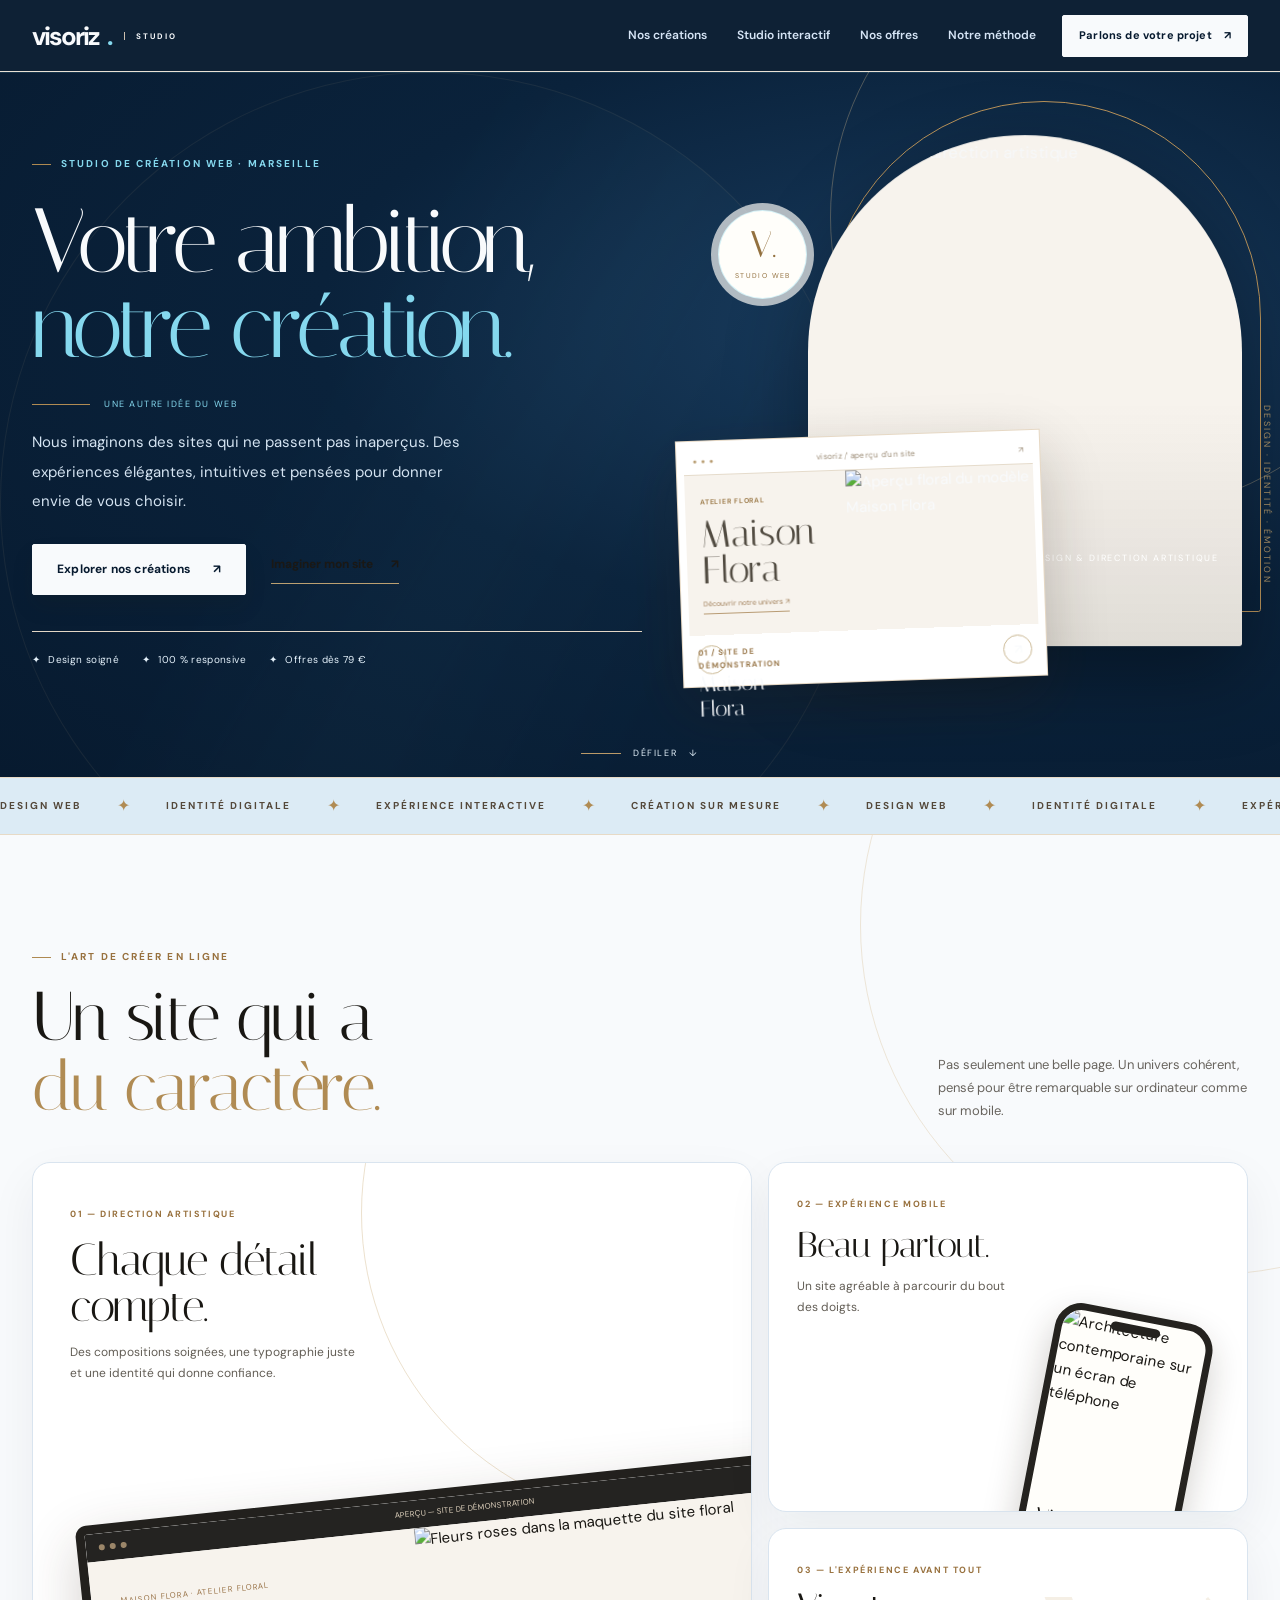
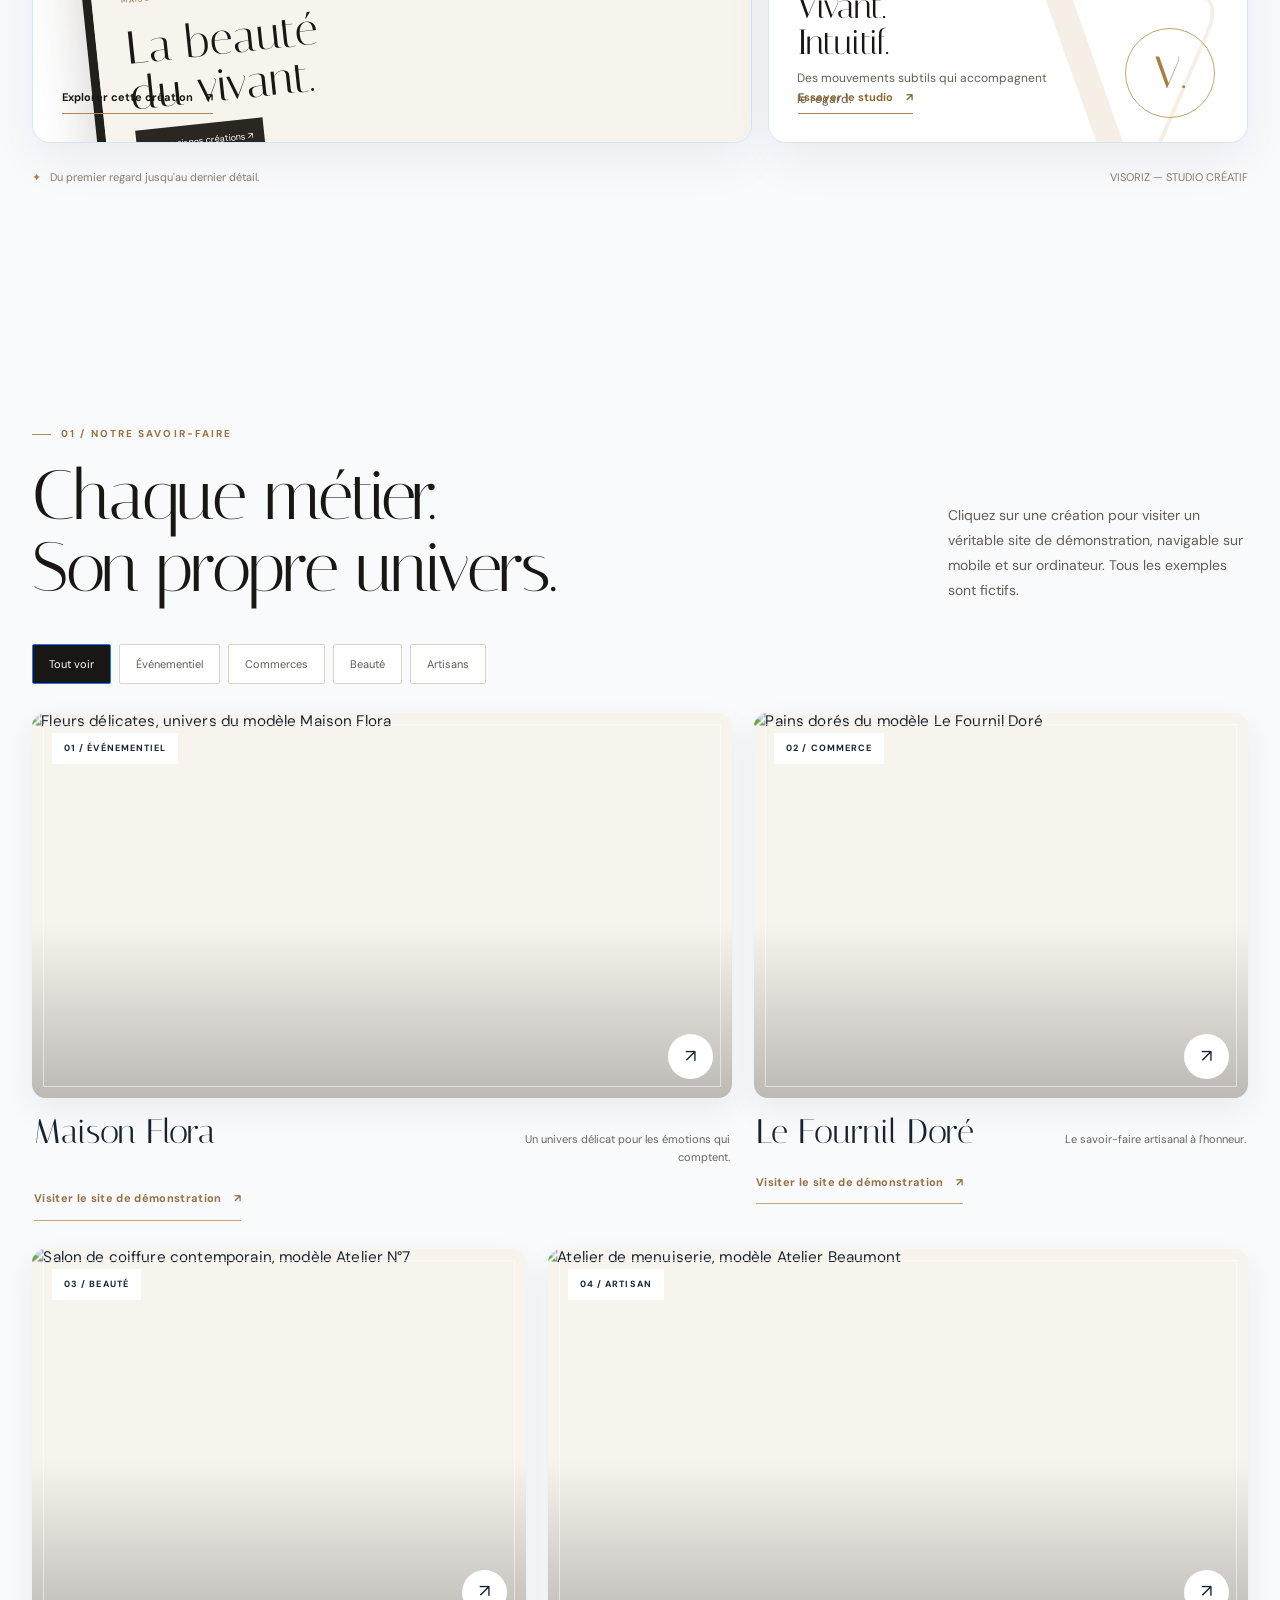
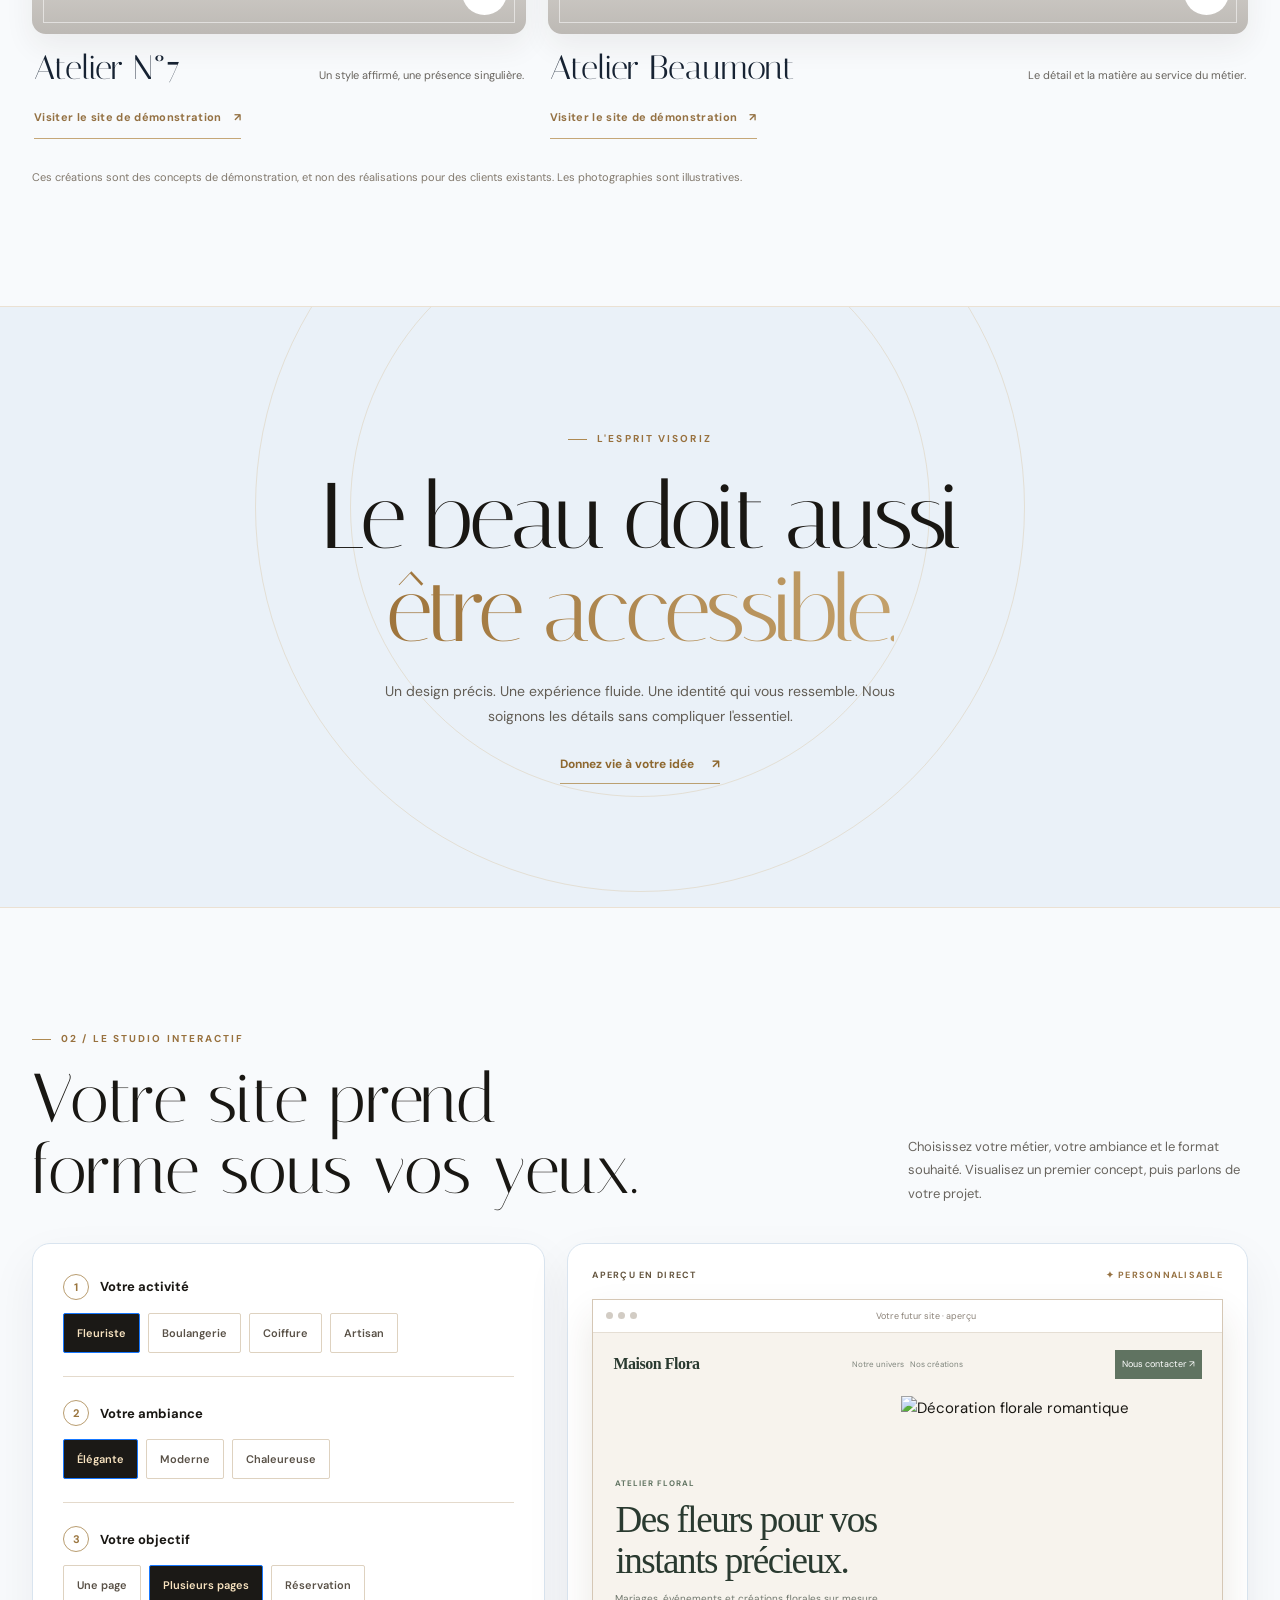
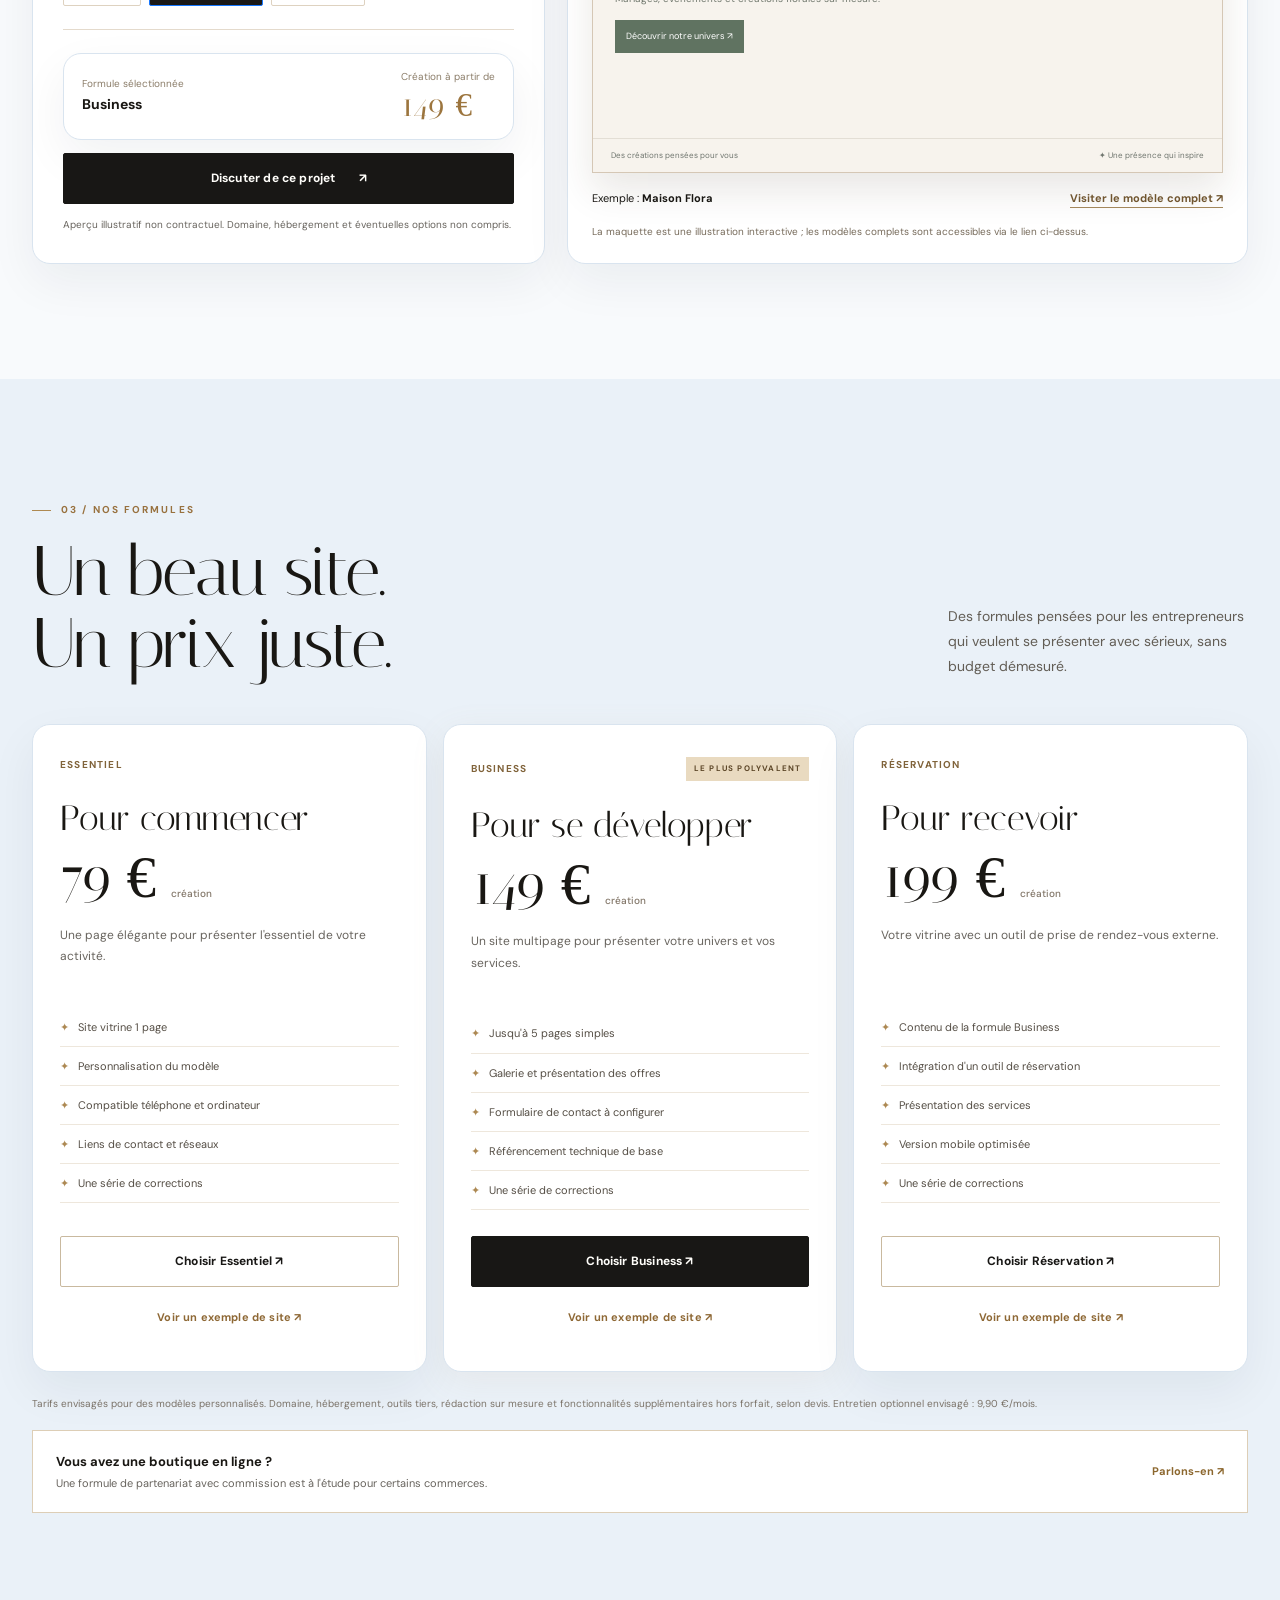
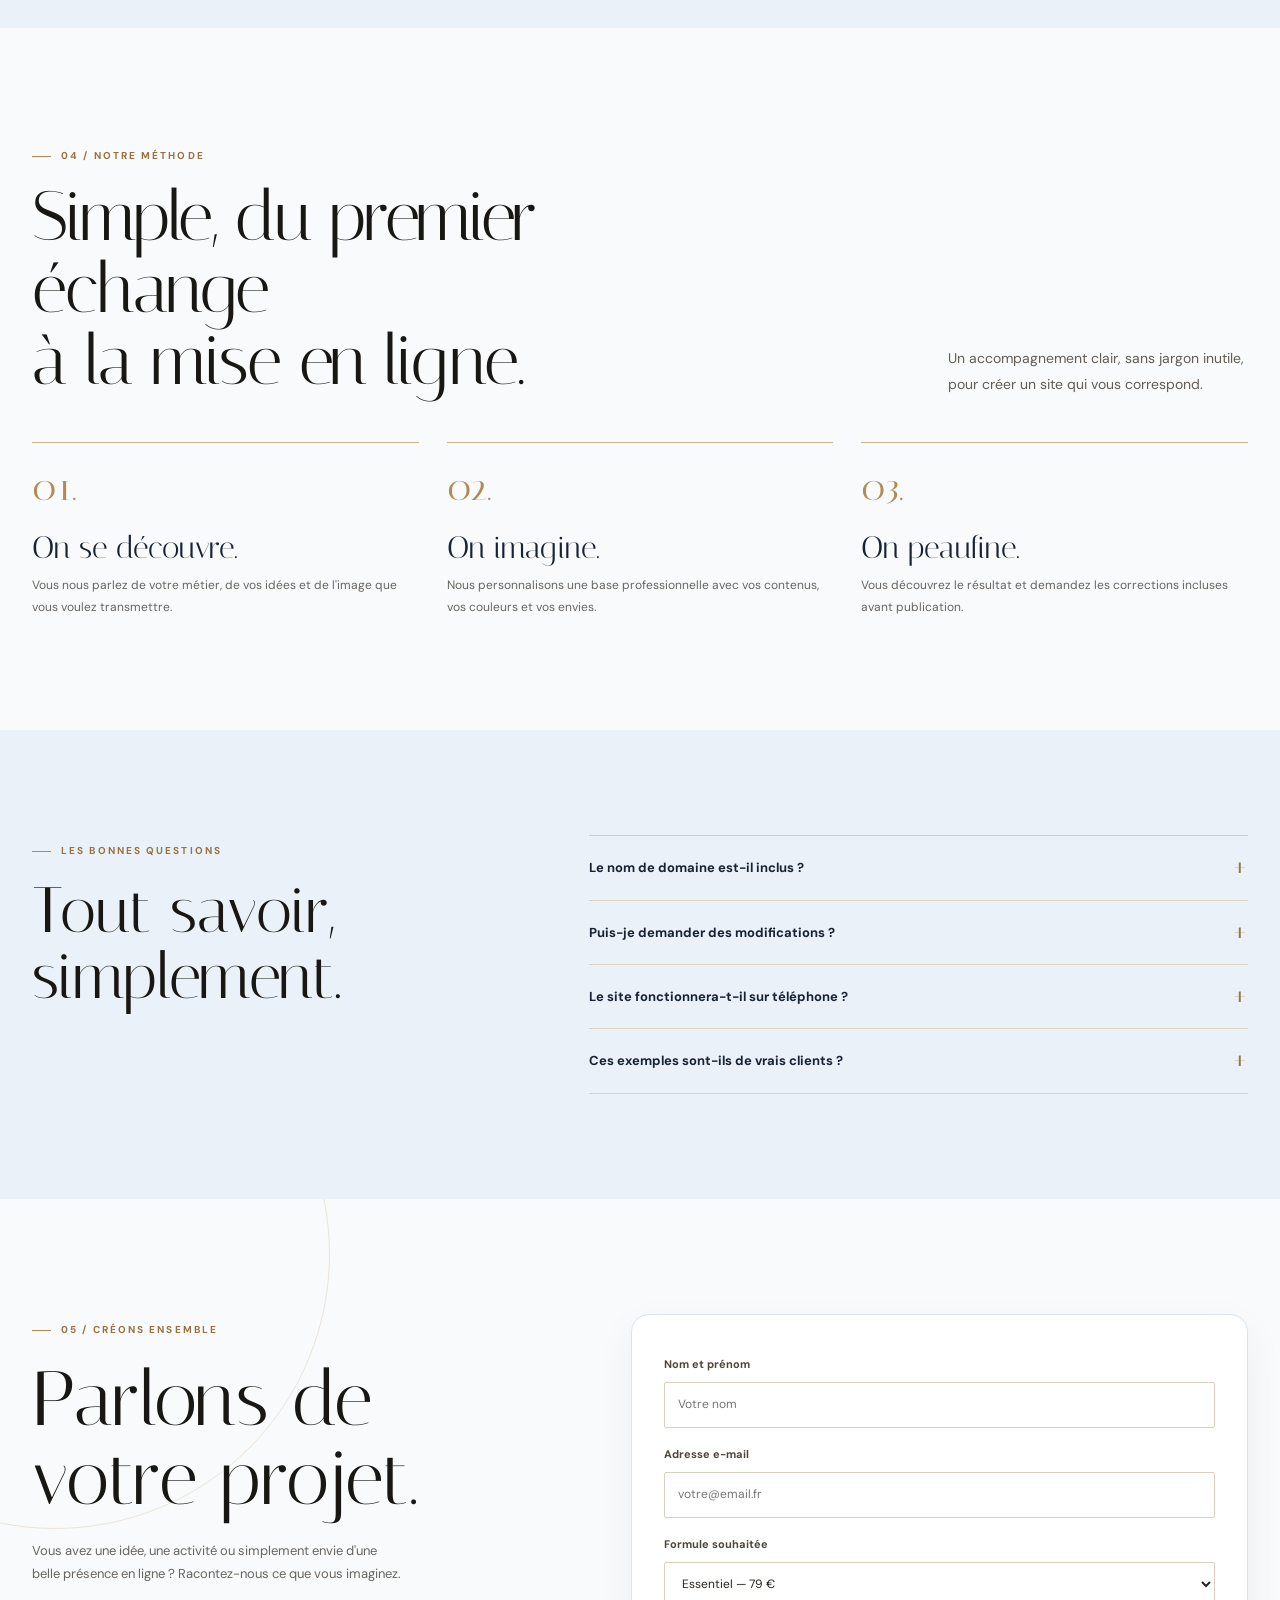
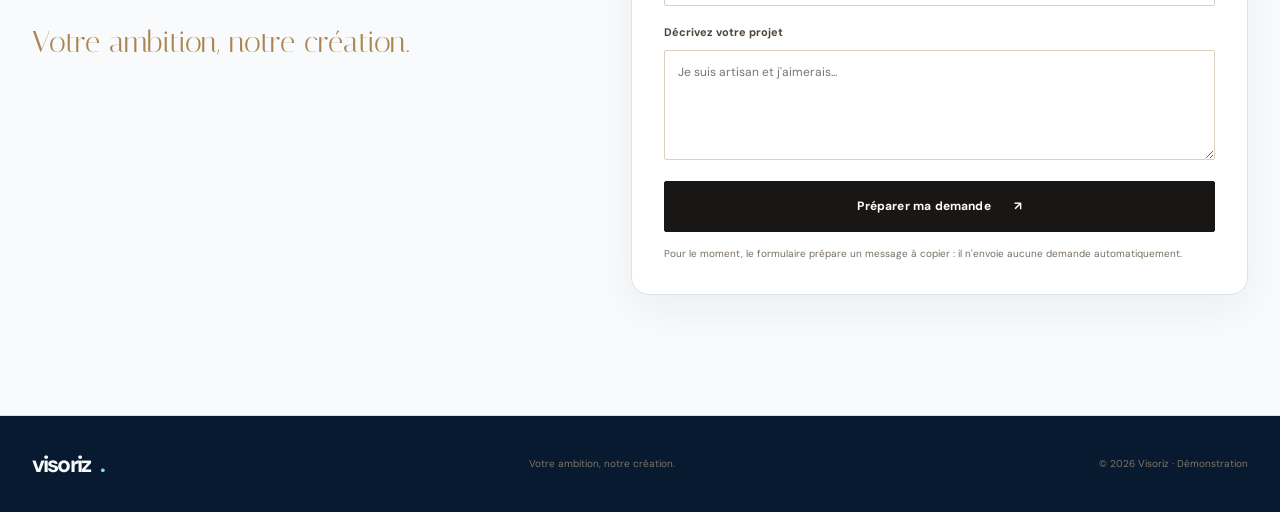
==== commit 8c846d63: "Enable Minuit & Glacier on upgrade preview branch" ====
--- a/index.html
+++ b/index.html
@@ -3,9 +3,9 @@
 <head>
 <meta charset="utf-8">
 <meta name="viewport" content="width=device-width,initial-scale=1">
-<meta name="theme-color" content="#ffffff">
-<meta name="color-scheme" content="only light">
-<meta name="supported-color-schemes" content="only light">
+<meta name="theme-color" content="#071a2f">
+<meta name="color-scheme" content="light">
+<meta name="supported-color-schemes" content="light">
 <meta name="description" content="Visoriz, studio de création web. Des sites élégants et accessibles pour les artisans, commerçants et indépendants. Découvrez nos modèles et nos formules dès 79 €.">
 <title>Visoriz — Studio de création web | Votre ambition, notre création.</title>
 <link rel="preconnect" href="https://fonts.googleapis.com">
@@ -13,6 +13,7 @@
 <link rel="preconnect" href="https://images.unsplash.com">
 <link rel="stylesheet" href="assets/editorial.css">
 <link rel="stylesheet" href="assets/ui-atelier.css?v=white7">
+<link rel="stylesheet" href="assets/minuit-glacier.css?v=1">
 </head>
 <body>
 <a class="skip" href="#contenu">Aller au contenu</a>
--- a/assets/ui-atelier.css
+++ b/assets/ui-atelier.css
@@ -221,3 +221,14 @@
 .hero .hero-actions .btn{background:#191715!important;color:#fff!important;-webkit-text-fill-color:#fff!important;border-color:#191715!important}
 .hero .hero-actions .text-link{color:#1a1815!important;-webkit-text-fill-color:#1a1815!important}
 .hero .hero-scroll{color:#8b795e!important;-webkit-text-fill-color:#8b795e!important}
+
+
+/* Liens vers les modèles de démonstration — sans modifier l'identité visuelle */
+.project-visit{display:inline-flex;align-items:center;gap:12px;margin:5px 2px 0;min-height:44px;color:#947143;border-bottom:1px solid #c5a778;font-size:11px;font-weight:700;letter-spacing:.03em;transition:color .3s,border-color .3s}
+.project-visit span{display:inline-block;transition:transform .35s cubic-bezier(.2,.8,.2,1)}
+.project:hover .project-visit,.project:focus-visible .project-visit{color:#191715;border-color:#191715}
+.project:hover .project-visit span,.project:focus-visible .project-visit span{transform:translate(3px,-3px)}
+.project:focus-visible{outline:2px solid #b08b53;outline-offset:5px}
+.plan-demo{display:flex;align-items:center;justify-content:center;min-height:44px;margin-top:8px;font-size:11px;font-weight:700;letter-spacing:.015em;color:#8e6835;border-bottom:1px solid transparent;transition:color .25s,background .25s}
+.plan-demo:hover,.plan-demo:focus-visible{background:#f6efe3;color:#171511;text-decoration:underline;text-underline-offset:4px}
+@media(prefers-reduced-motion:reduce){.project-visit,.project-visit span,.plan-demo{transition:none}}
--- a/assets/minuit-glacier.css
+++ b/assets/minuit-glacier.css
@@ -0,0 +1,55 @@
+/* VISORIZ — Minuit & Glacier | progressive visual upgrade, preview branch */
+:root{--vx-night:#071a2f;--vx-ink:#172333;--vx-ice:#f8fafc;--vx-blue:#1677ff;--vx-cyan:#85d8ee}
+html{scroll-padding-top:84px}
+body{overflow-x:clip}
+.header{background:rgba(7,26,47,.97)!important;background-image:none!important;box-shadow:0 1px 0 rgba(133,216,238,.12);backdrop-filter:blur(22px)}
+.header .brand,.header .brand .brand-sub{color:#f8fafc!important;-webkit-text-fill-color:#f8fafc!important}
+.header .brand .brand-dot{color:var(--vx-cyan)!important;-webkit-text-fill-color:var(--vx-cyan)!important}
+.desktop-nav a{color:#d6e5f6!important}
+.desktop-nav a:hover,.desktop-nav>a[aria-current]{color:#85d8ee!important}
+.header .btn.small{background:#f8fafc!important;color:#071a2f!important;border-color:#f8fafc!important}
+.hero{background:radial-gradient(ellipse at 74% 36%,#183b5e 0%,#0a223b 47%,#071a2f 100%)!important;background-image:radial-gradient(ellipse at 74% 36%,#183b5e 0%,#0a223b 47%,#071a2f 100%)!important;color:#f8fafc!important;position:relative;isolation:isolate}
+.hero:before{content:"";position:absolute;inset:0;pointer-events:none;opacity:.24;background:linear-gradient(120deg,transparent 35%,rgba(133,216,238,.13) 55%,transparent 78%)}
+.hero .hero-copy{position:relative;z-index:2}
+.hero h1,.hero h1:not(em){color:#f8fafc!important;-webkit-text-fill-color:#f8fafc!important}
+.hero h1 em{color:#85d8ee!important;-webkit-text-fill-color:#85d8ee!important;background:none!important}
+.hero .eyebrow,.hero .hero-line span{color:#85d8ee!important;-webkit-text-fill-color:#85d8ee!important}
+.hero .hero-lead{color:#d5e4f2!important;-webkit-text-fill-color:#d5e4f2!important}
+.hero .hero-facts span,.hero .text-link,.hero .hero-scroll{color:#e4f1fb!important;-webkit-text-fill-color:#e4f1fb!important}
+.hero .hero-actions .btn{background:#f8fafc!important;color:#071a2f!important;-webkit-text-fill-color:#071a2f!important;border-color:#f8fafc!important}
+.hero .hero-actions .btn:hover{background:#85d8ee!important;border-color:#85d8ee!important}
+.hero-art{position:relative}
+.hero-arch{box-shadow:0 28px 80px rgba(0,0,0,.34)}
+.art-stamp{border-color:rgba(133,216,238,.35)!important}
+.marquee{background:#dcebf5!important;background-image:none!important;color:#163653!important}
+.ui-craft,.work,.vx-studio,.process,.contact{background:#f8fafc!important;background-image:none!important;color:#172333!important}
+.signature,.pricing,.faq-section{background:#eaf1f8!important;background-image:none!important;color:#172333!important}
+.ui-panel,.vx-panel,.vx-preview-wrap,.plan,.form,.vx-estimate{box-shadow:0 18px 48px rgba(7,26,47,.06);border-color:#d9e4ef!important;border-radius:18px}
+.project-image{overflow:hidden;border-radius:14px}
+.project-image img{transition:transform .7s cubic-bezier(.2,.8,.2,1)}
+.project:hover .project-image img{transform:scale(1.045)}
+.filter.active,.vx-choice[aria-pressed="true"]{border-color:#1677ff!important}
+.btn:focus-visible,a:focus-visible,button:focus-visible,input:focus-visible,textarea:focus-visible,select:focus-visible{outline:3px solid #1677ff!important;outline-offset:3px}
+.footer{background:#071a2f!important;background-image:none!important;color:#f8fafc!important}
+.footer .brand,.footer a{color:#f8fafc!important}
+.footer .brand-dot{color:#85d8ee!important}
+@media(max-width:900px){
+ .header .burger{color:#f8fafc!important;-webkit-text-fill-color:#f8fafc!important;background:#153451!important;border-color:#42617d!important;min-width:44px;min-height:44px}
+ .mobile-nav{background:#071a2f!important;background-image:none!important;color:#f8fafc!important;box-shadow:0 30px 50px rgba(0,0,0,.25)}
+ .mobile-nav a{color:#f8fafc!important}
+ .mobile-nav .btn{background:#f8fafc!important;color:#071a2f!important}
+}
+@media(max-width:700px){
+ .container{width:min(100% - 36px,1200px)!important}
+ .hero-grid{gap:24px}
+ .hero h1{font-size:clamp(2.9rem,12vw,5.1rem);overflow-wrap:normal}
+ .hero-lead{max-width:35ch}
+ .hero-art{margin-top:8px}
+ .hero-actions{flex-wrap:wrap;align-items:flex-start}
+ .hero-actions .btn,.hero-actions .text-link{min-height:44px}
+ .projects{gap:24px}
+ .plan,.form{padding:24px 20px}
+ .form input,.form textarea,.form select{font-size:16px}
+ .footer-inner{padding-block:25px}
+}
+@media(prefers-reduced-motion:reduce){.project-image img{transition:none!important}.project:hover .project-image img{transform:none}}
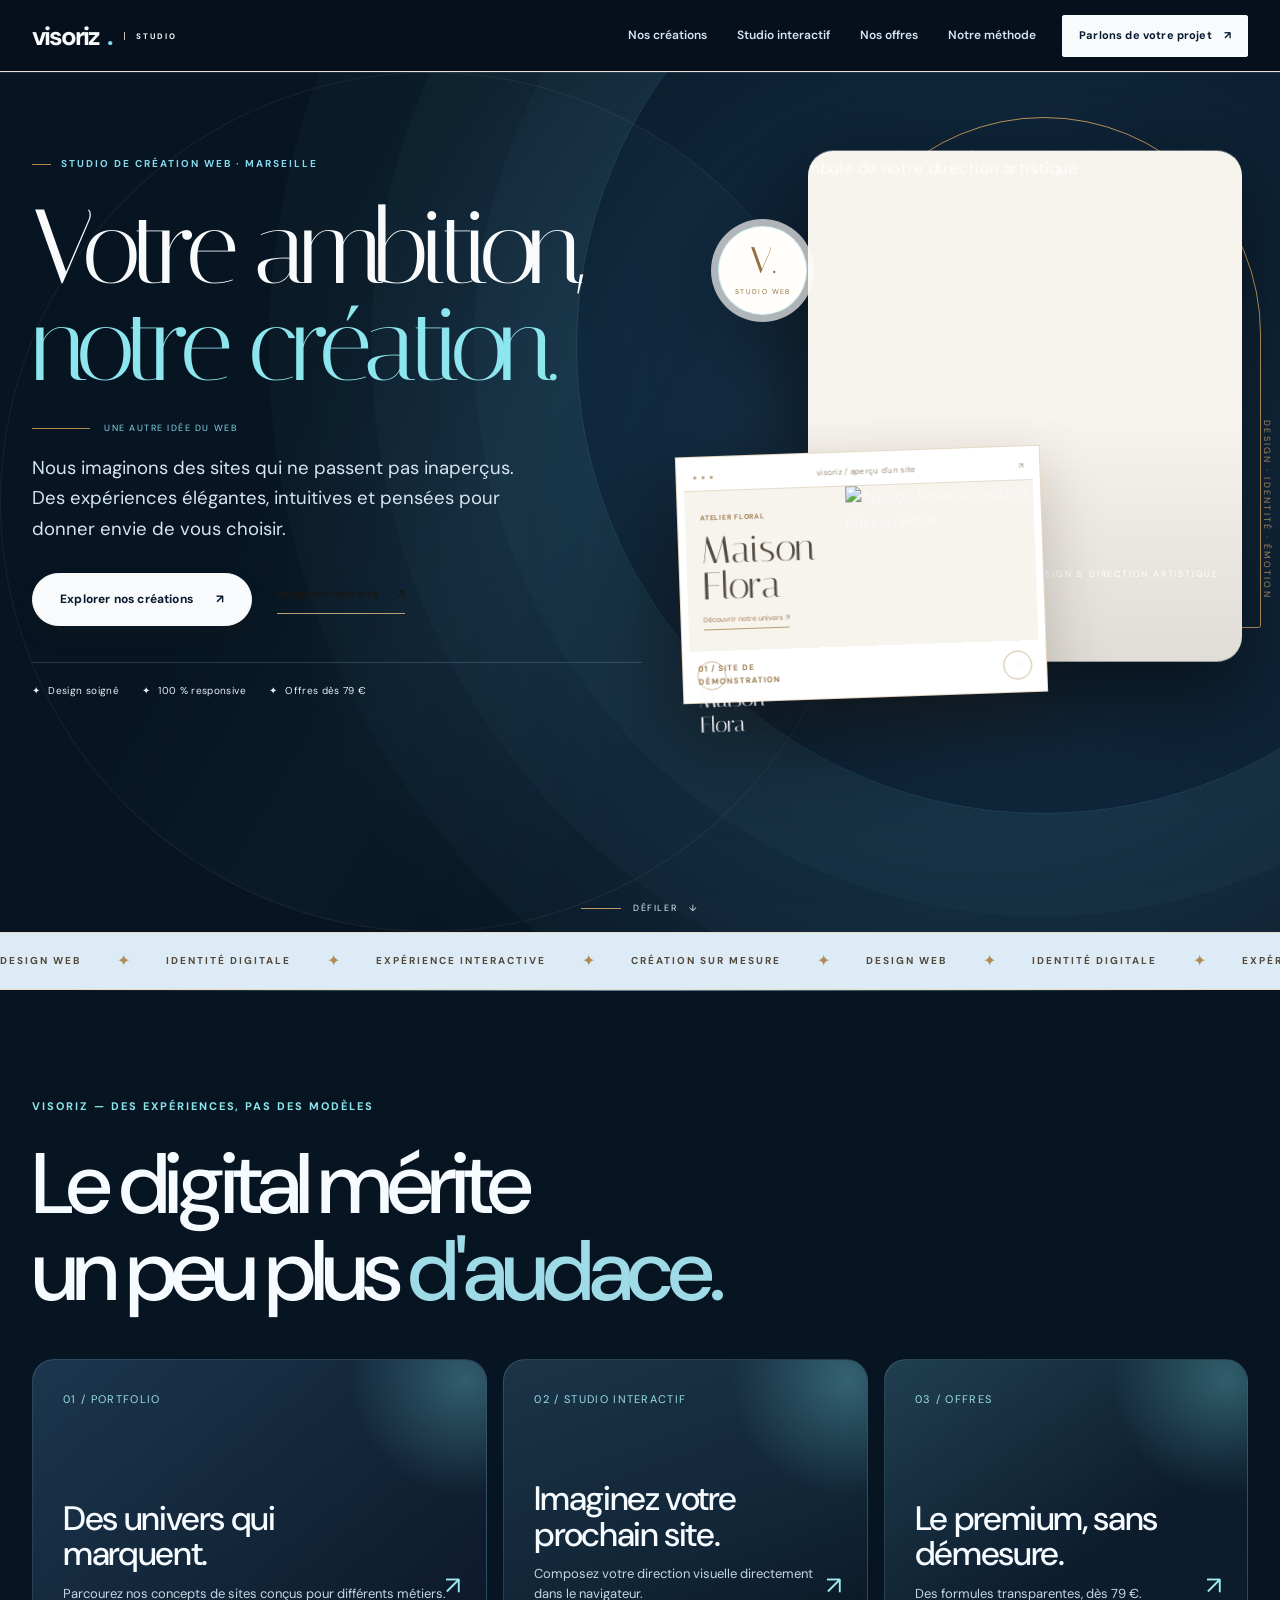
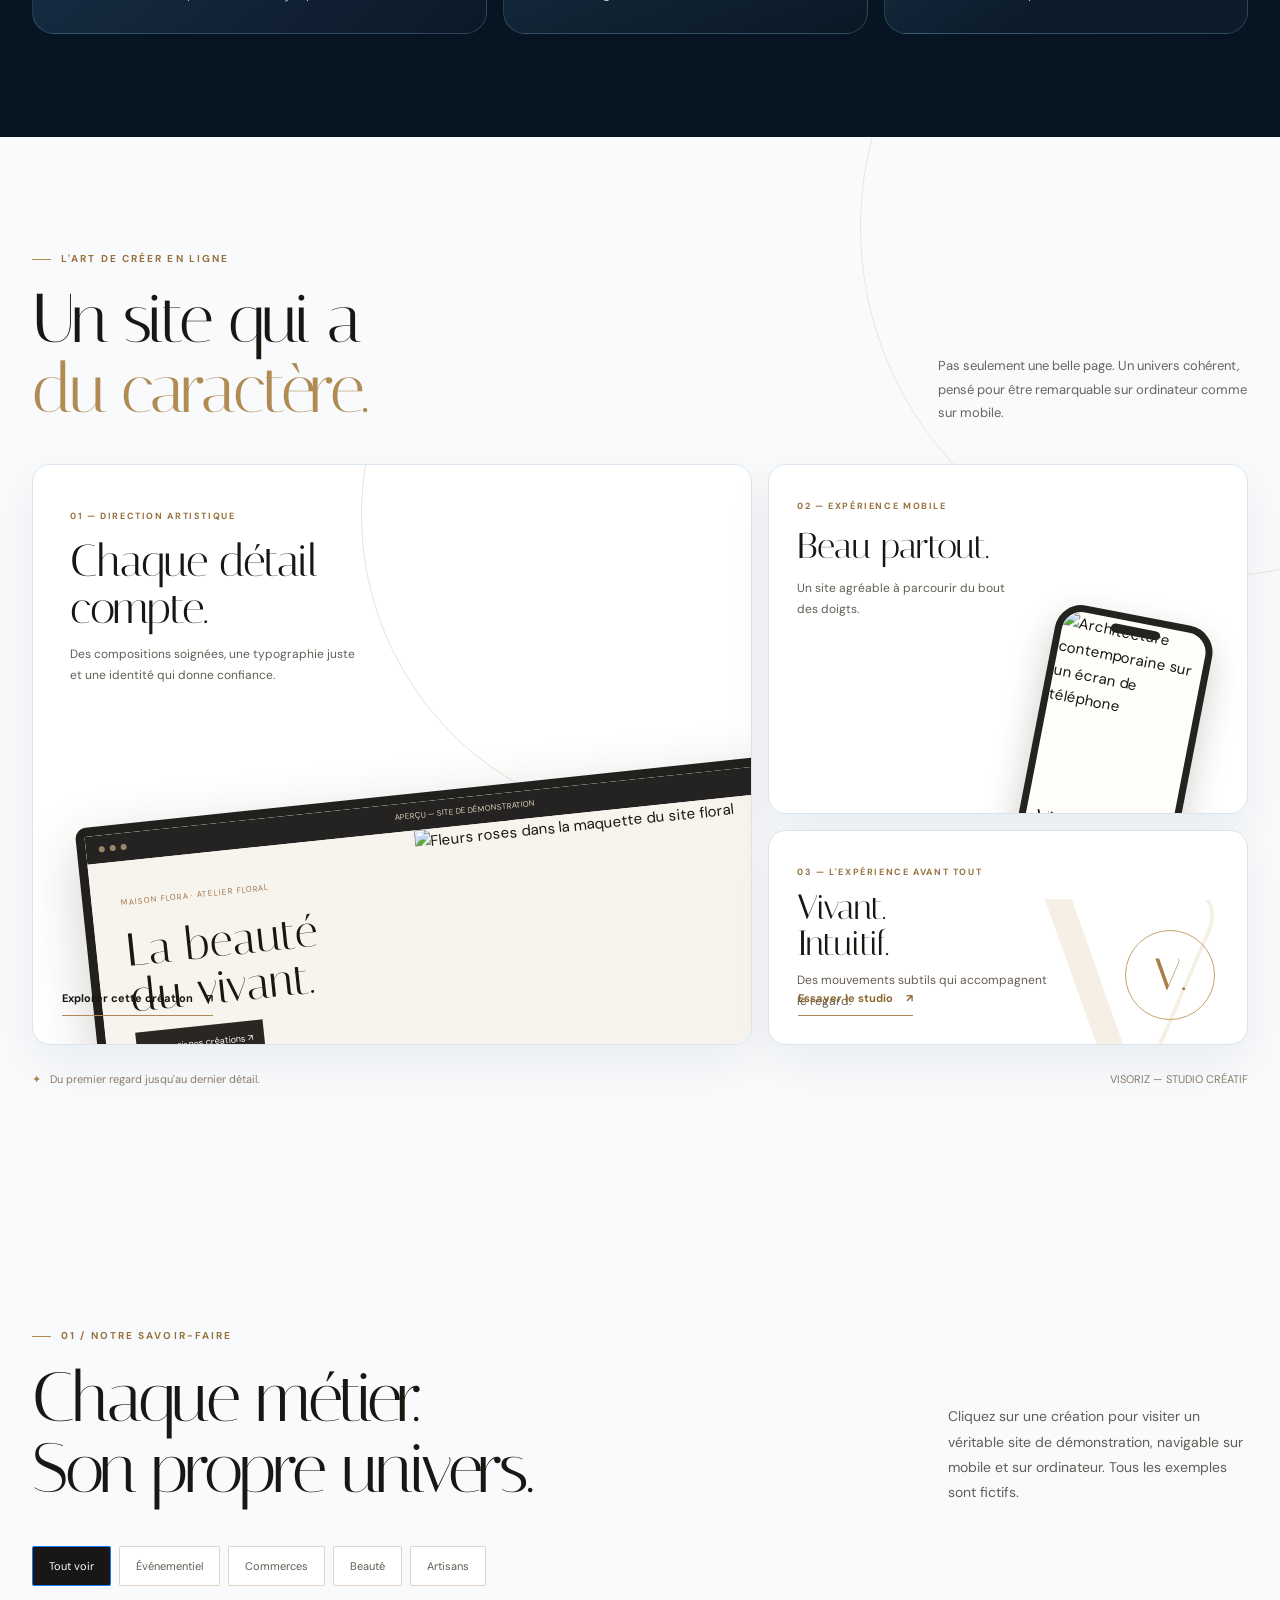
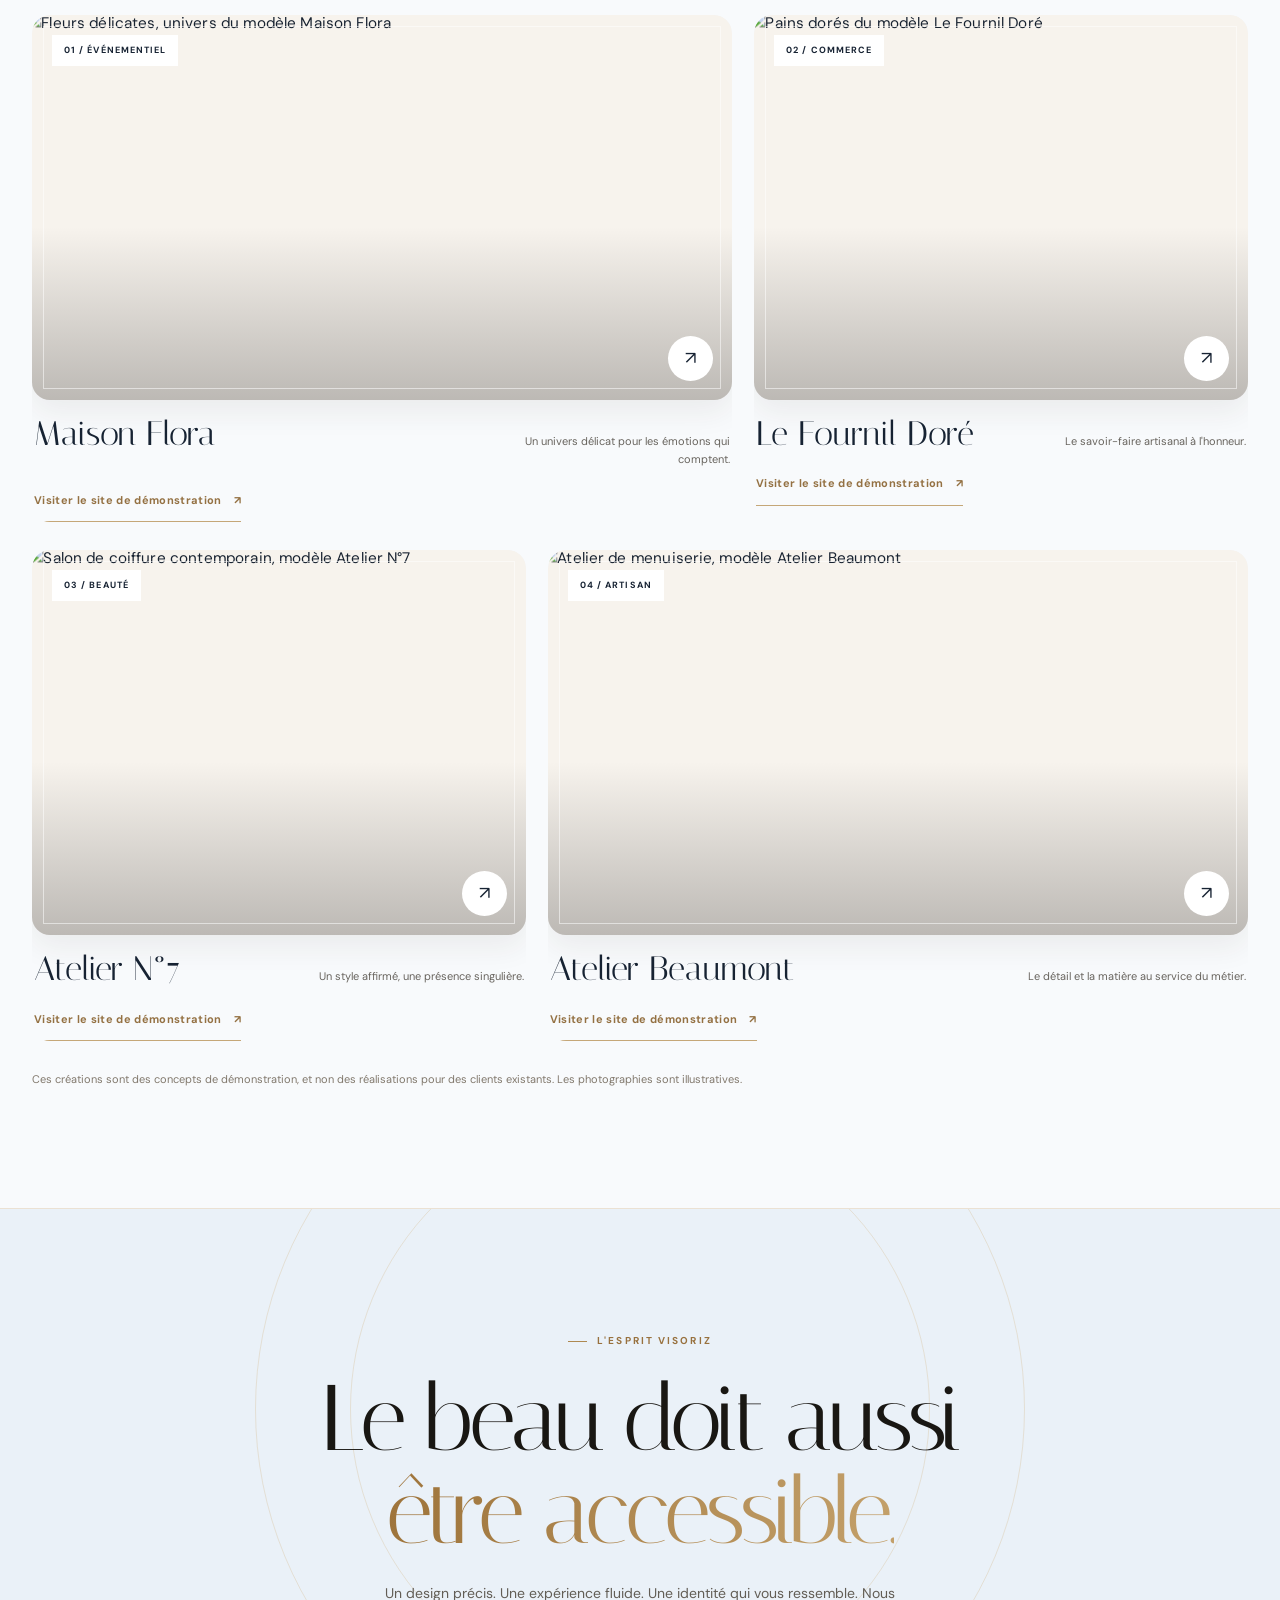
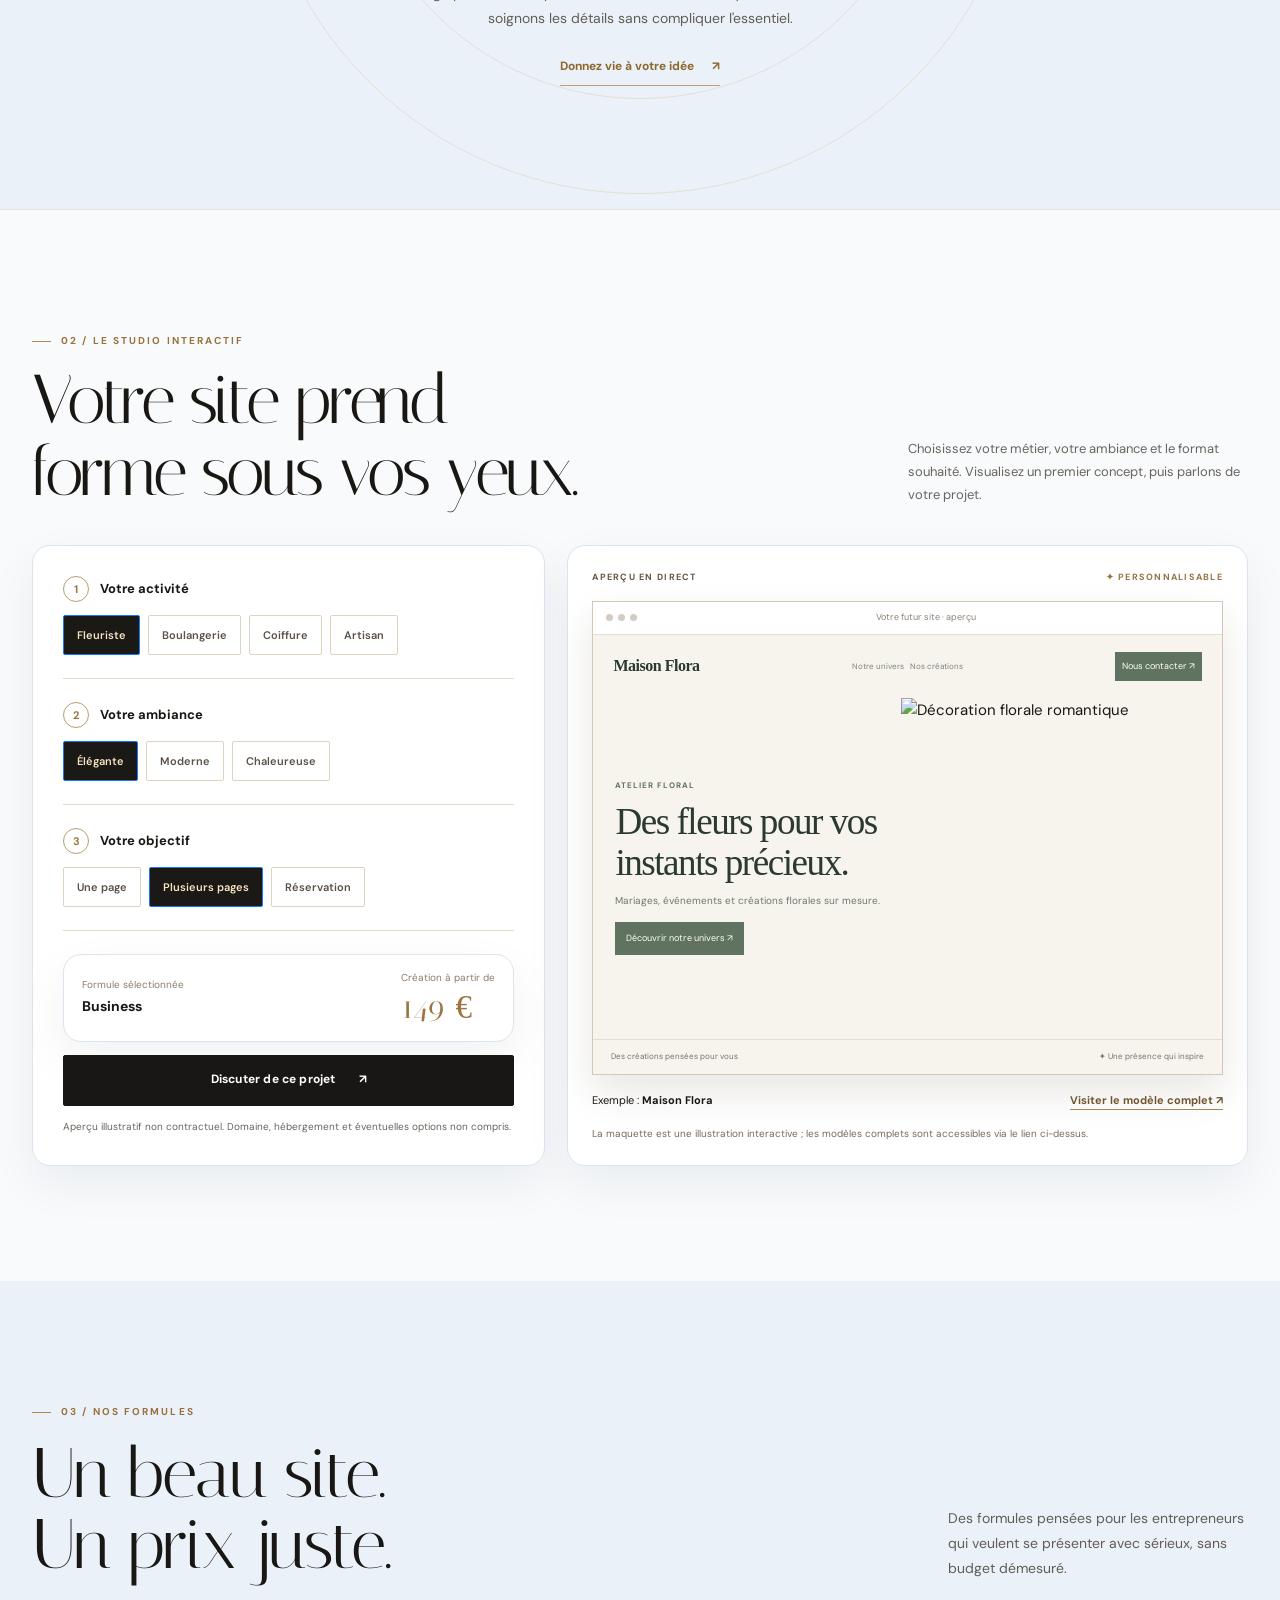
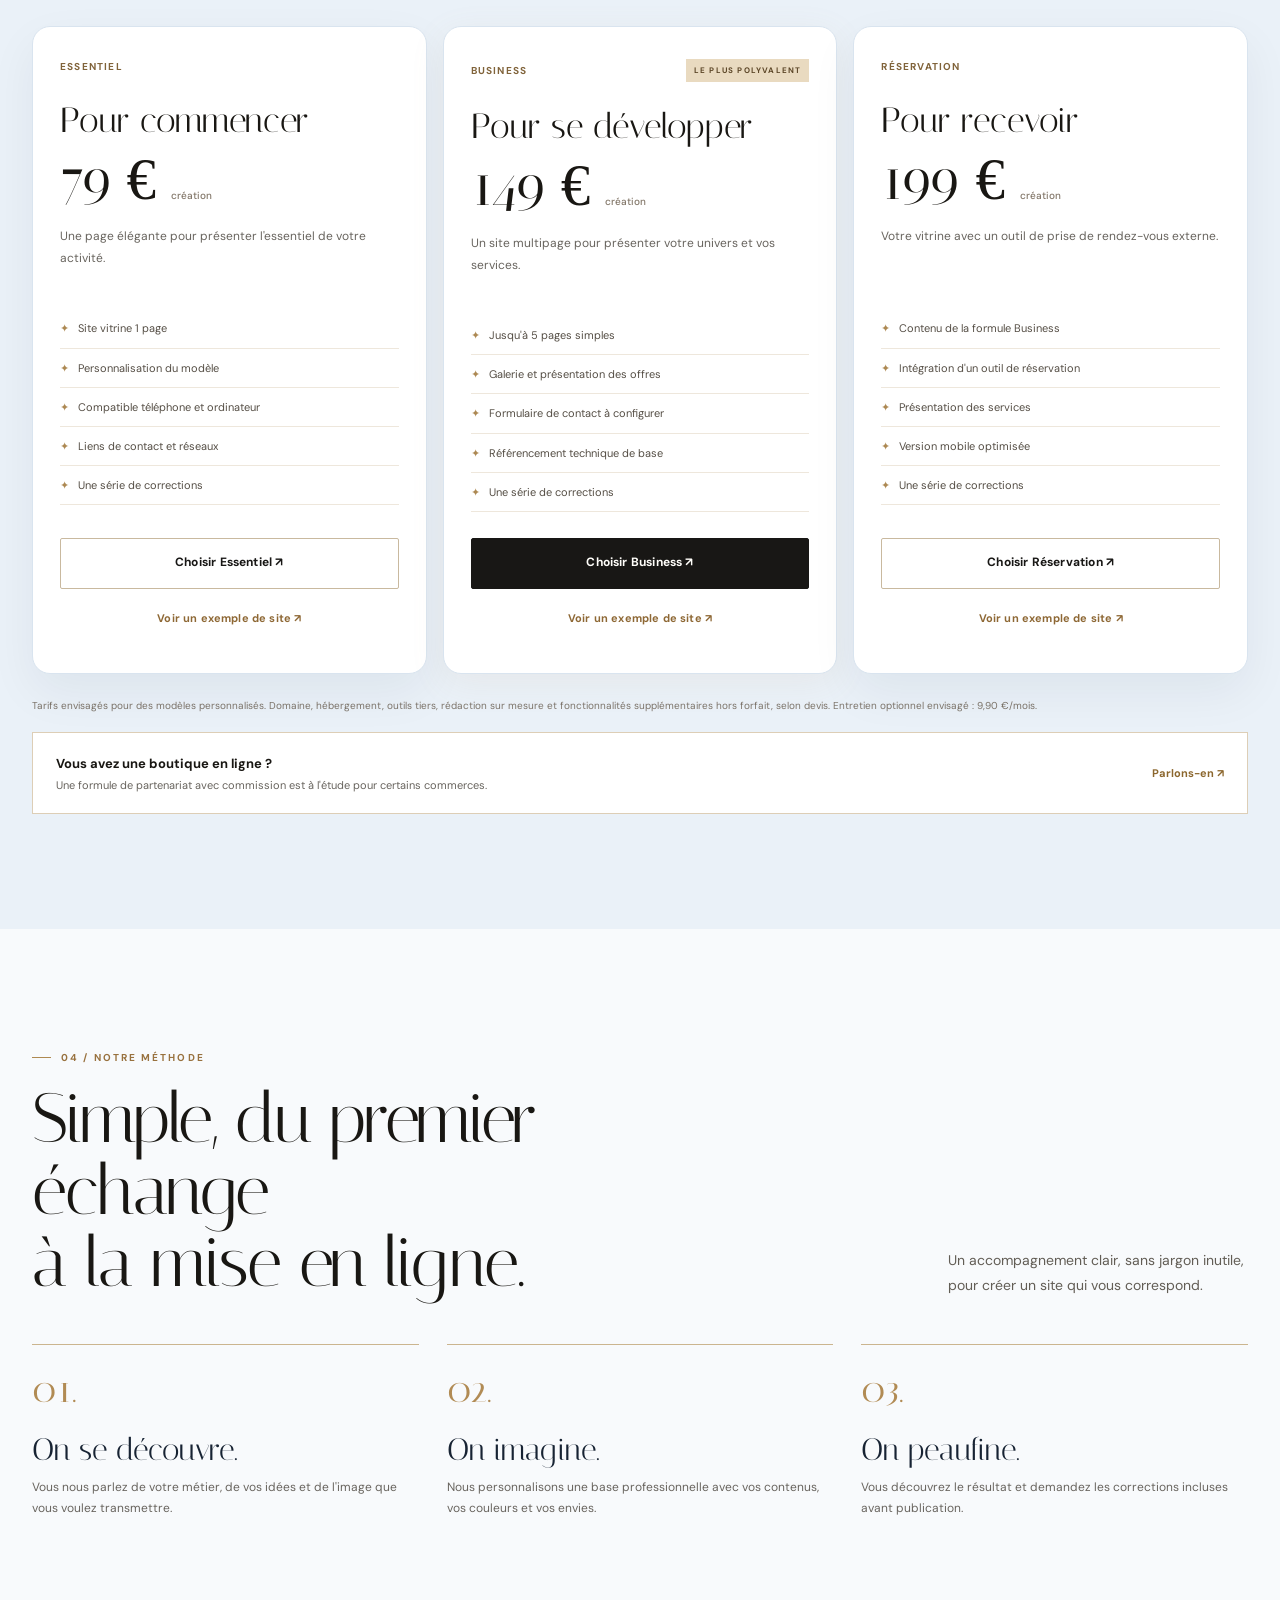
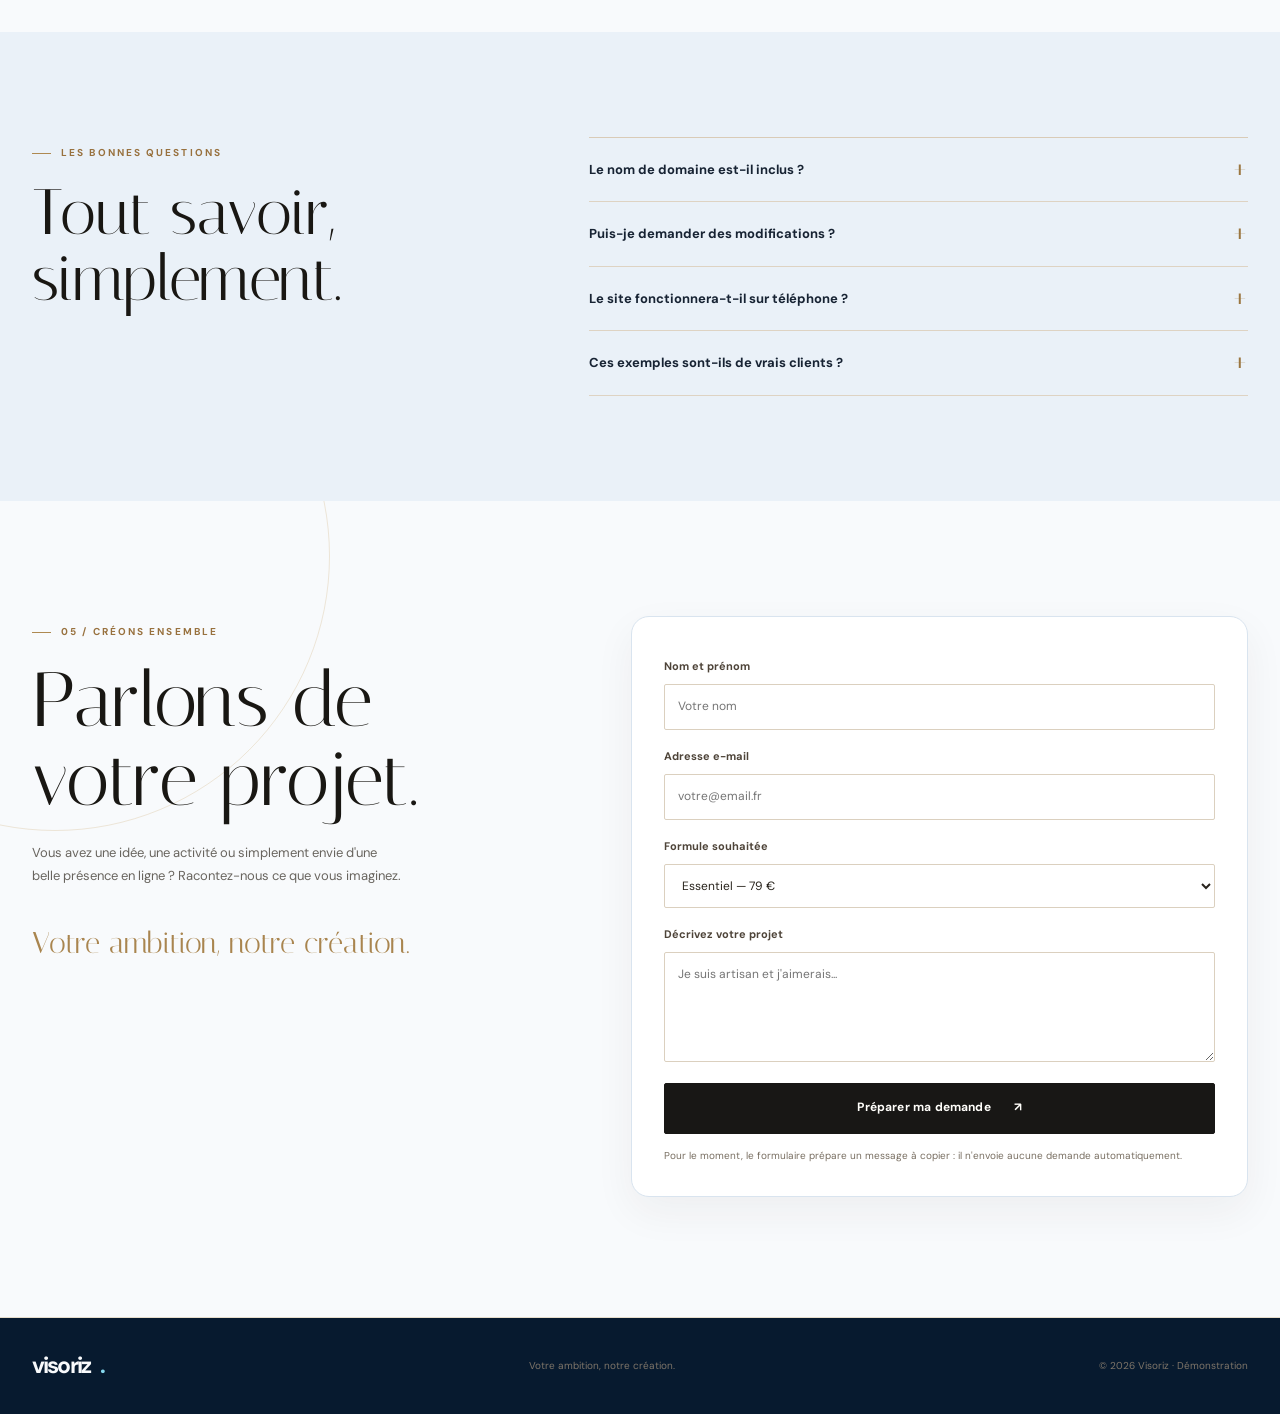
==== commit 87056bc5: "Add cinematic editorial section to VISORIZ main page" ====
--- a/index.html
+++ b/index.html
@@ -14,6 +14,7 @@
 <link rel="stylesheet" href="assets/editorial.css">
 <link rel="stylesheet" href="assets/ui-atelier.css?v=white7">
 <link rel="stylesheet" href="assets/minuit-glacier.css?v=1">
+<link rel="stylesheet" href="assets/horizon-inspired.css?v=1">
 </head>
 <body>
 <a class="skip" href="#contenu">Aller au contenu</a>
@@ -55,6 +56,7 @@
 <span>DESIGN WEB</span><i>✦</i><span>IDENTITÉ DIGITALE</span><i>✦</i><span>EXPÉRIENCE INTERACTIVE</span><i>✦</i><span>CRÉATION SUR MESURE</span><i>✦</i>
 <span>DESIGN WEB</span><i>✦</i><span>IDENTITÉ DIGITALE</span><i>✦</i><span>EXPÉRIENCE INTERACTIVE</span><i>✦</i><span>CRÉATION SUR MESURE</span><i>✦</i>
 </div></div>
+<section class="hx-bridge" aria-labelledby="hx-title"><div class="container"><span class="hx-label">VISORIZ — DES EXPÉRIENCES, PAS DES MODÈLES</span><h2 class="hx-heading" id="hx-title">Le digital mérite<br>un peu plus <em>d'audace.</em></h2><div class="hx-grid"><a class="hx-tile" href="#realisations"><span class="hx-tile-number">01 / PORTFOLIO</span><span><strong>Des univers qui marquent.</strong><small>Parcourez nos concepts de sites conçus pour différents métiers.</small></span><span class="hx-tile-arrow" aria-hidden="true">↗</span></a><a class="hx-tile" href="#studio"><span class="hx-tile-number">02 / STUDIO INTERACTIF</span><span><strong>Imaginez votre prochain site.</strong><small>Composez votre direction visuelle directement dans le navigateur.</small></span><span class="hx-tile-arrow" aria-hidden="true">↗</span></a><a class="hx-tile" href="#tarifs"><span class="hx-tile-number">03 / OFFRES</span><span><strong>Le premium, sans démesure.</strong><small>Des formules transparentes, dès 79 €.</small></span><span class="hx-tile-arrow" aria-hidden="true">↗</span></a></div></div></section>
 <section class="ui-craft" id="expertise" aria-labelledby="ui-craft-title">
 <div class="container">
 <div class="ui-craft-head"><div><span class="eyebrow">L'ART DE CRÉER EN LIGNE</span><h2 id="ui-craft-title">Un site qui a<br><em>du caractère.</em></h2></div><p>Pas seulement une belle page. Un univers cohérent, pensé pour être remarquable sur ordinateur comme sur mobile.</p></div>
--- a/assets/horizon-inspired.css
+++ b/assets/horizon-inspired.css
@@ -0,0 +1,39 @@
+/* VISORIZ / Direction immersive inspirée des codes des studios créatifs, sans reproduire de template tiers */
+:root{--hx-ink:#071522;--hx-panel:#101f2f;--hx-edge:rgba(160,216,244,.19);--hx-luminous:#88e8f0}
+body{background:#071522!important}
+.header{background:rgba(7,16,27,.78)!important;box-shadow:0 1px 0 rgba(255,255,255,.09)!important}
+.hero{min-height:min(860px,98svh);background:radial-gradient(circle at 77% 46%,#264865 0%,#10283e 30%,#071522 66%)!important;overflow:hidden}
+.hero:after{content:"";position:absolute;z-index:-1;pointer-events:none;right:-18vw;top:-15vw;width:73vw;height:73vw;border:1px solid rgba(141,222,238,.15);border-radius:50%;box-shadow:0 0 0 8vw rgba(128,220,240,.025),0 0 0 16vw rgba(128,220,240,.025),0 0 0 24vw rgba(128,220,240,.018)}
+.hero .hero-grid{position:relative}
+.hero .eyebrow{letter-spacing:.2em!important;font-size:10px!important}
+.hero h1{font-size:clamp(4.3rem,8.2vw,9.4rem)!important;letter-spacing:-.07em!important;line-height:.93!important;max-width:12ch;text-wrap:balance}
+.hero h1 em{font-weight:400;color:#8de6ee!important;-webkit-text-fill-color:#8de6ee!important}
+.hero .hero-lead{font-size:clamp(1rem,1.45vw,1.3rem);line-height:1.65;max-width:490px!important}
+.hero-art{filter:drop-shadow(0 34px 60px rgba(0,0,0,.5))}
+.hero-arch{border-radius:25px!important;overflow:hidden;transform:rotate(2deg)}
+.hero-arch img{filter:saturate(.72) contrast(1.08)}
+.hero-actions .btn{border-radius:999px!important;padding:16px 27px!important}
+.hero .hero-facts{border-top:1px solid rgba(190,227,242,.18);padding-top:20px}
+.hx-bridge{background:#071522;color:#f6fbff;padding:clamp(54px,8vw,120px) 0;position:relative}
+.hx-bridge:before{content:"";height:1px;position:absolute;left:5%;right:5%;top:0;background:linear-gradient(90deg,transparent,#5b8698,transparent)}
+.hx-label{color:#8de6ee;font-size:11px;font-weight:750;letter-spacing:.18em;text-transform:uppercase}
+.hx-heading{font-size:clamp(2.7rem,6.7vw,7rem);line-height:1.02;letter-spacing:-.06em;font-weight:500;max-width:1000px;margin:23px 0 44px}
+.hx-heading em{font-style:normal;color:#9edbe6}
+.hx-grid{display:grid;grid-template-columns:1.25fr 1fr 1fr;gap:16px}
+.hx-tile{position:relative;min-height:275px;padding:30px;border-radius:22px;border:1px solid var(--hx-edge);background:linear-gradient(140deg,#1b364e,#0c1828);color:#f6fbff;display:flex;flex-direction:column;justify-content:space-between;overflow:hidden;text-decoration:none;transition:transform .35s ease,border-color .35s ease}
+.hx-tile:nth-child(2){background:linear-gradient(160deg,#1b3448,#112536 65%,#0a1725)}
+.hx-tile:nth-child(3){background:linear-gradient(145deg,#203f50,#0c1c2d 65%)}
+.hx-tile:before{content:"";width:240px;height:240px;position:absolute;right:-100px;top:-100px;background:radial-gradient(circle,rgba(121,224,232,.3),transparent 68%);pointer-events:none}
+.hx-tile:hover{transform:translateY(-6px);border-color:rgba(160,235,245,.55)}
+.hx-tile-number{font-size:11px;letter-spacing:.12em;color:#9be0e7}
+.hx-tile strong{font-size:clamp(1.5rem,2.65vw,2.65rem);letter-spacing:-.04em;line-height:1.05;font-weight:500;display:block;max-width:12ch}
+.hx-tile small{display:block;font-size:13px;color:#c3d6e3;margin-top:12px;line-height:1.5}
+.hx-tile-arrow{position:absolute;right:25px;bottom:27px;font-size:25px;color:#9debf2}
+.work .section-heading h2,.vx-studio-head h2,.ui-craft-head h2{letter-spacing:-.045em}
+.project{border-radius:18px;overflow:hidden}
+.project-image{border-radius:18px!important}
+.project-image img{filter:saturate(.87);transition:transform .9s cubic-bezier(.18,.78,.18,1),filter .6s}
+.project:hover .project-image img{filter:saturate(1.12);transform:scale(1.06)}
+@media(max-width:1000px){.hx-grid{grid-template-columns:1fr 1fr}.hx-tile:first-child{grid-column:span 2}.hero h1{font-size:clamp(3.7rem,9vw,7rem)!important}}
+@media(max-width:700px){.hero{min-height:auto;padding-bottom:55px}.hero h1{font-size:clamp(3.25rem,13vw,5rem)!important;letter-spacing:-.065em!important}.hero-art{filter:none}.hx-bridge{padding:65px 0}.hx-heading{font-size:clamp(2.6rem,10vw,4rem)}.hx-grid{grid-template-columns:1fr}.hx-tile,.hx-tile:first-child{grid-column:auto;min-height:220px;padding:24px}.hx-tile strong{font-size:2rem}.hx-tile:hover{transform:none}}
+@media(prefers-reduced-motion:reduce){.hx-tile,.project-image img{transition:none!important}.hx-tile:hover{transform:none}}
